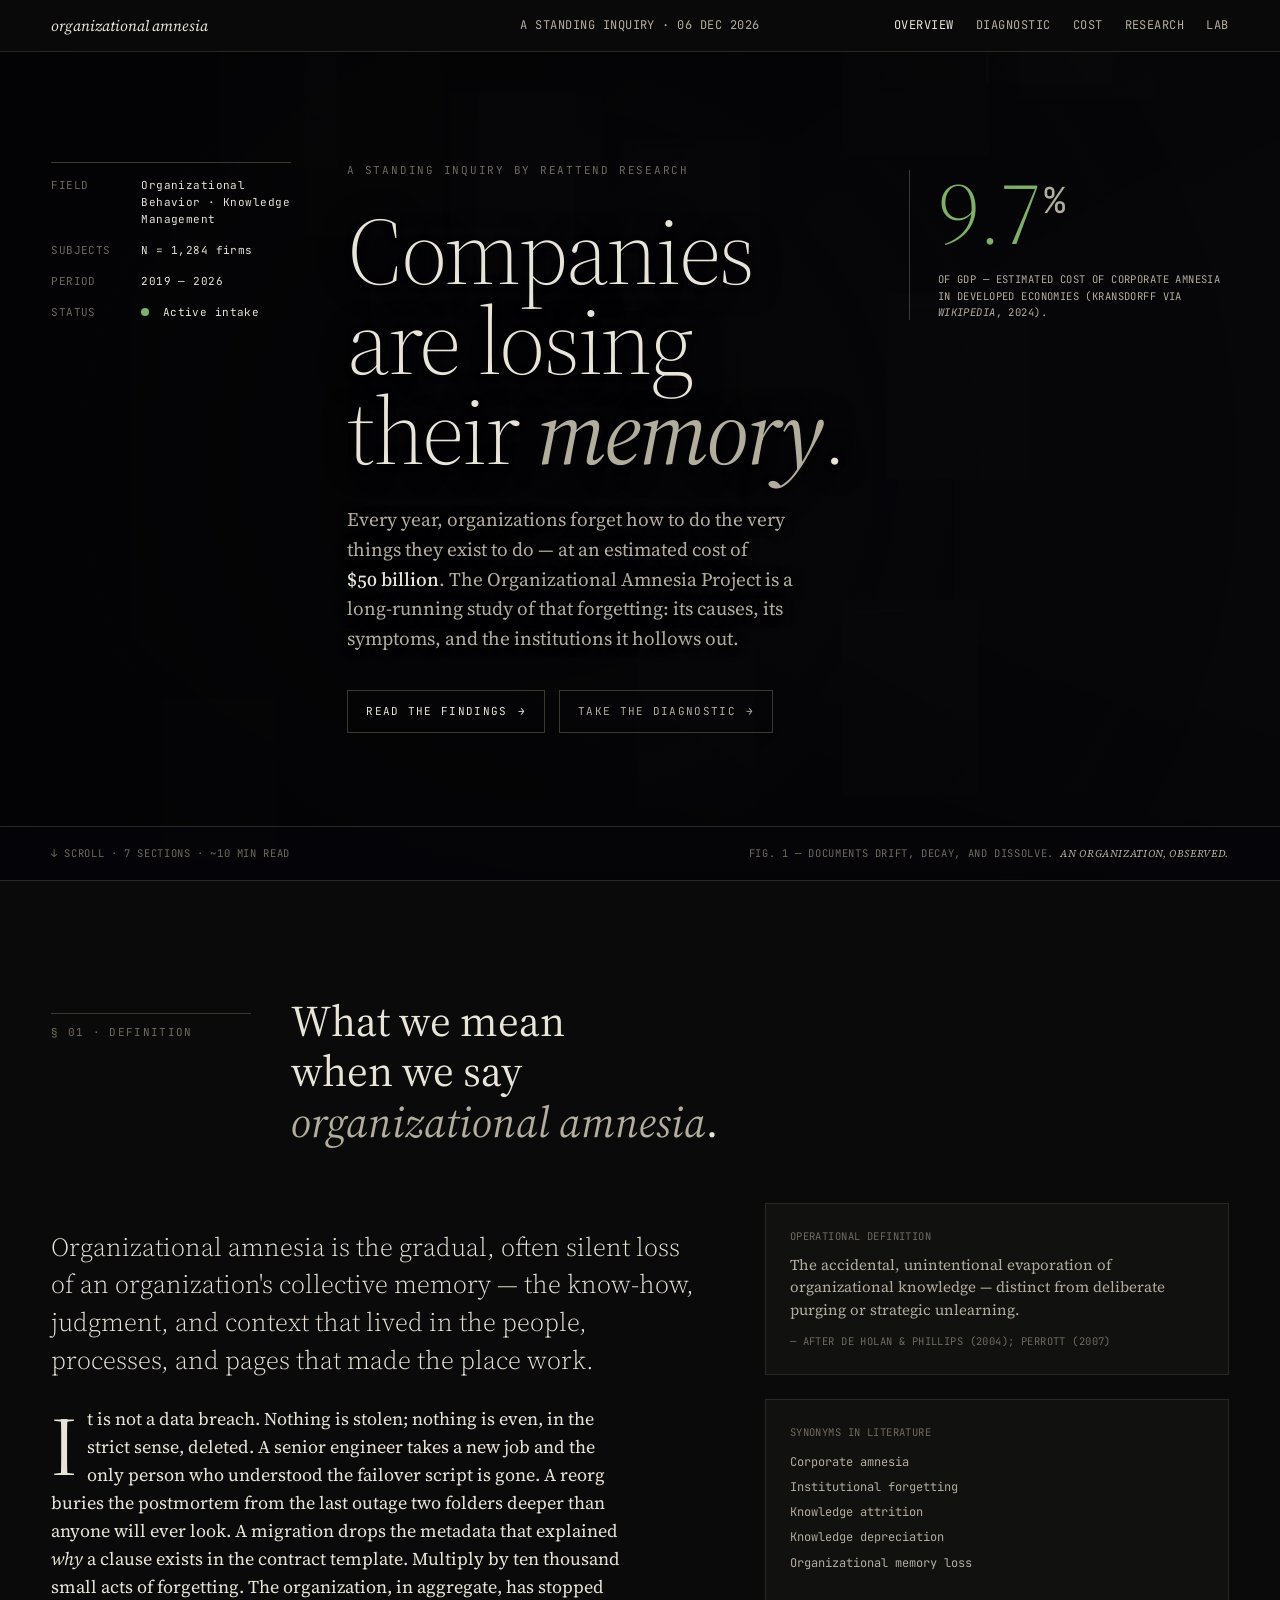
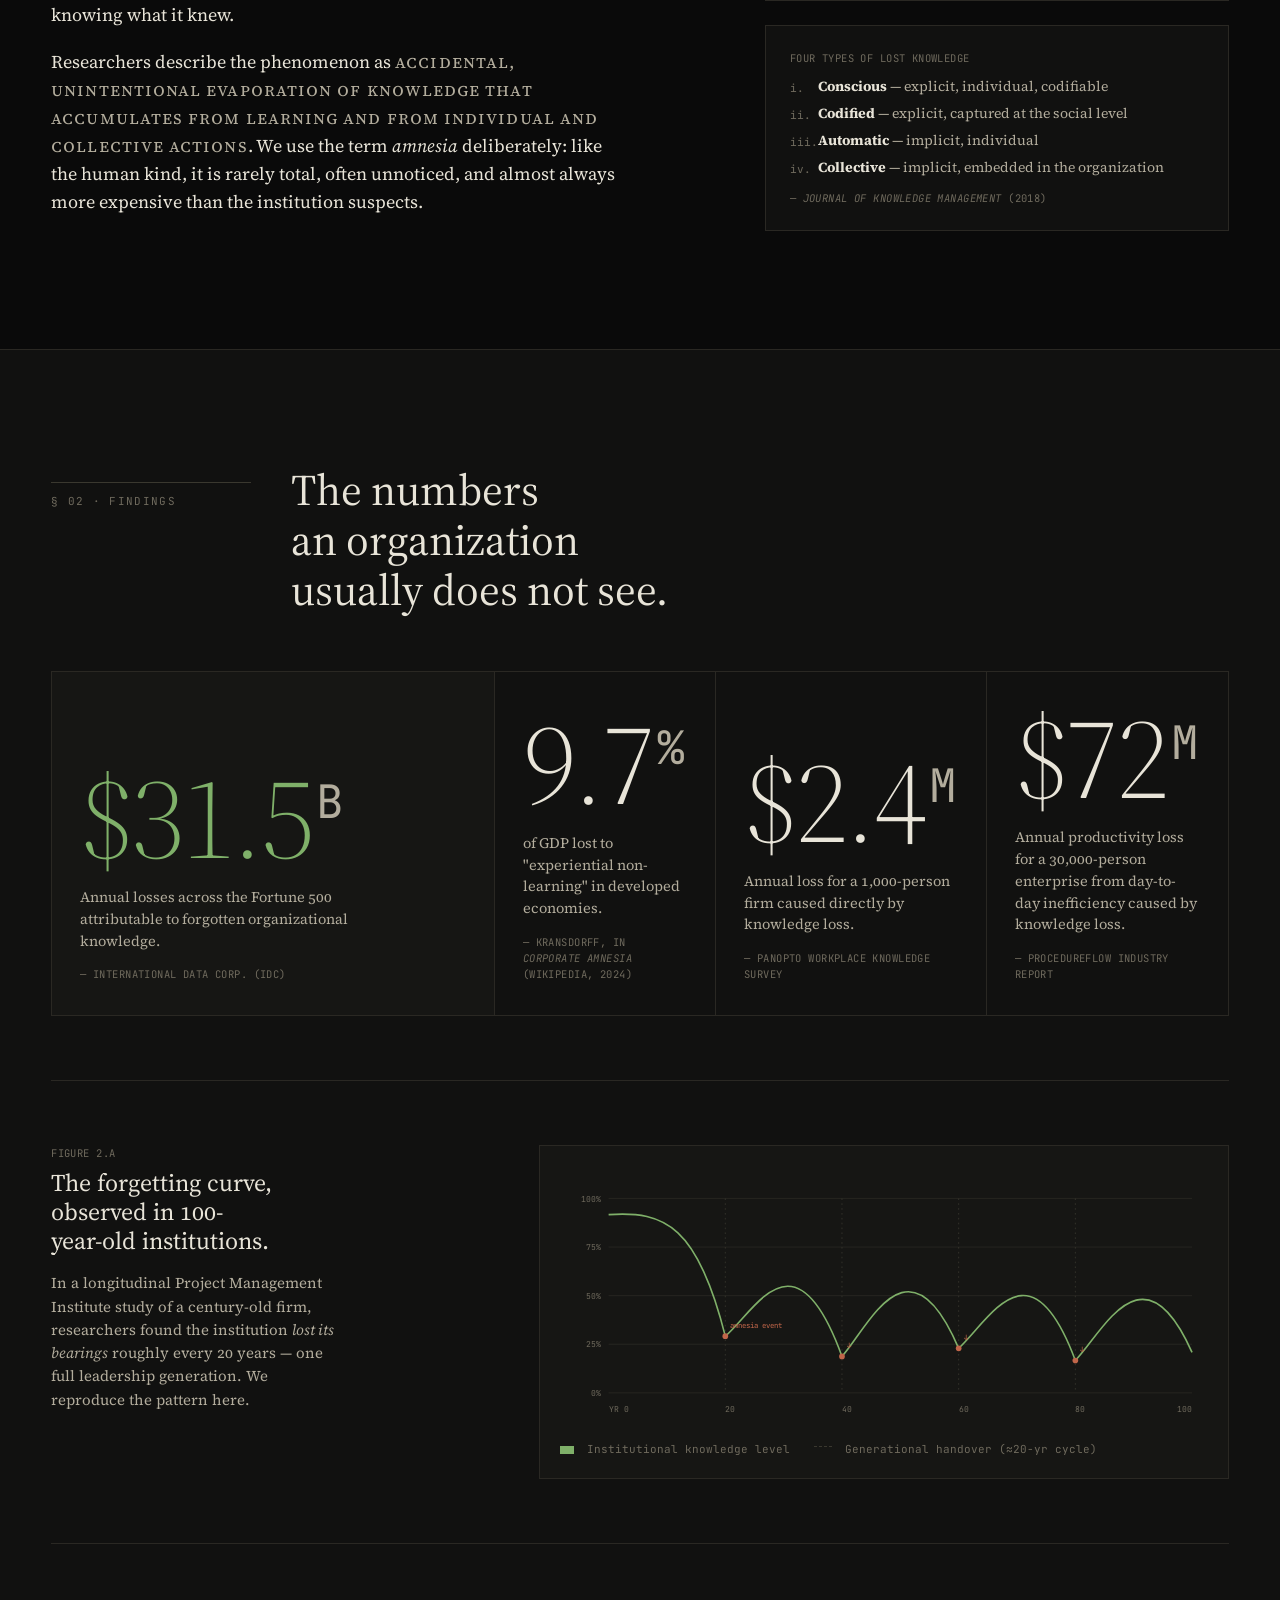
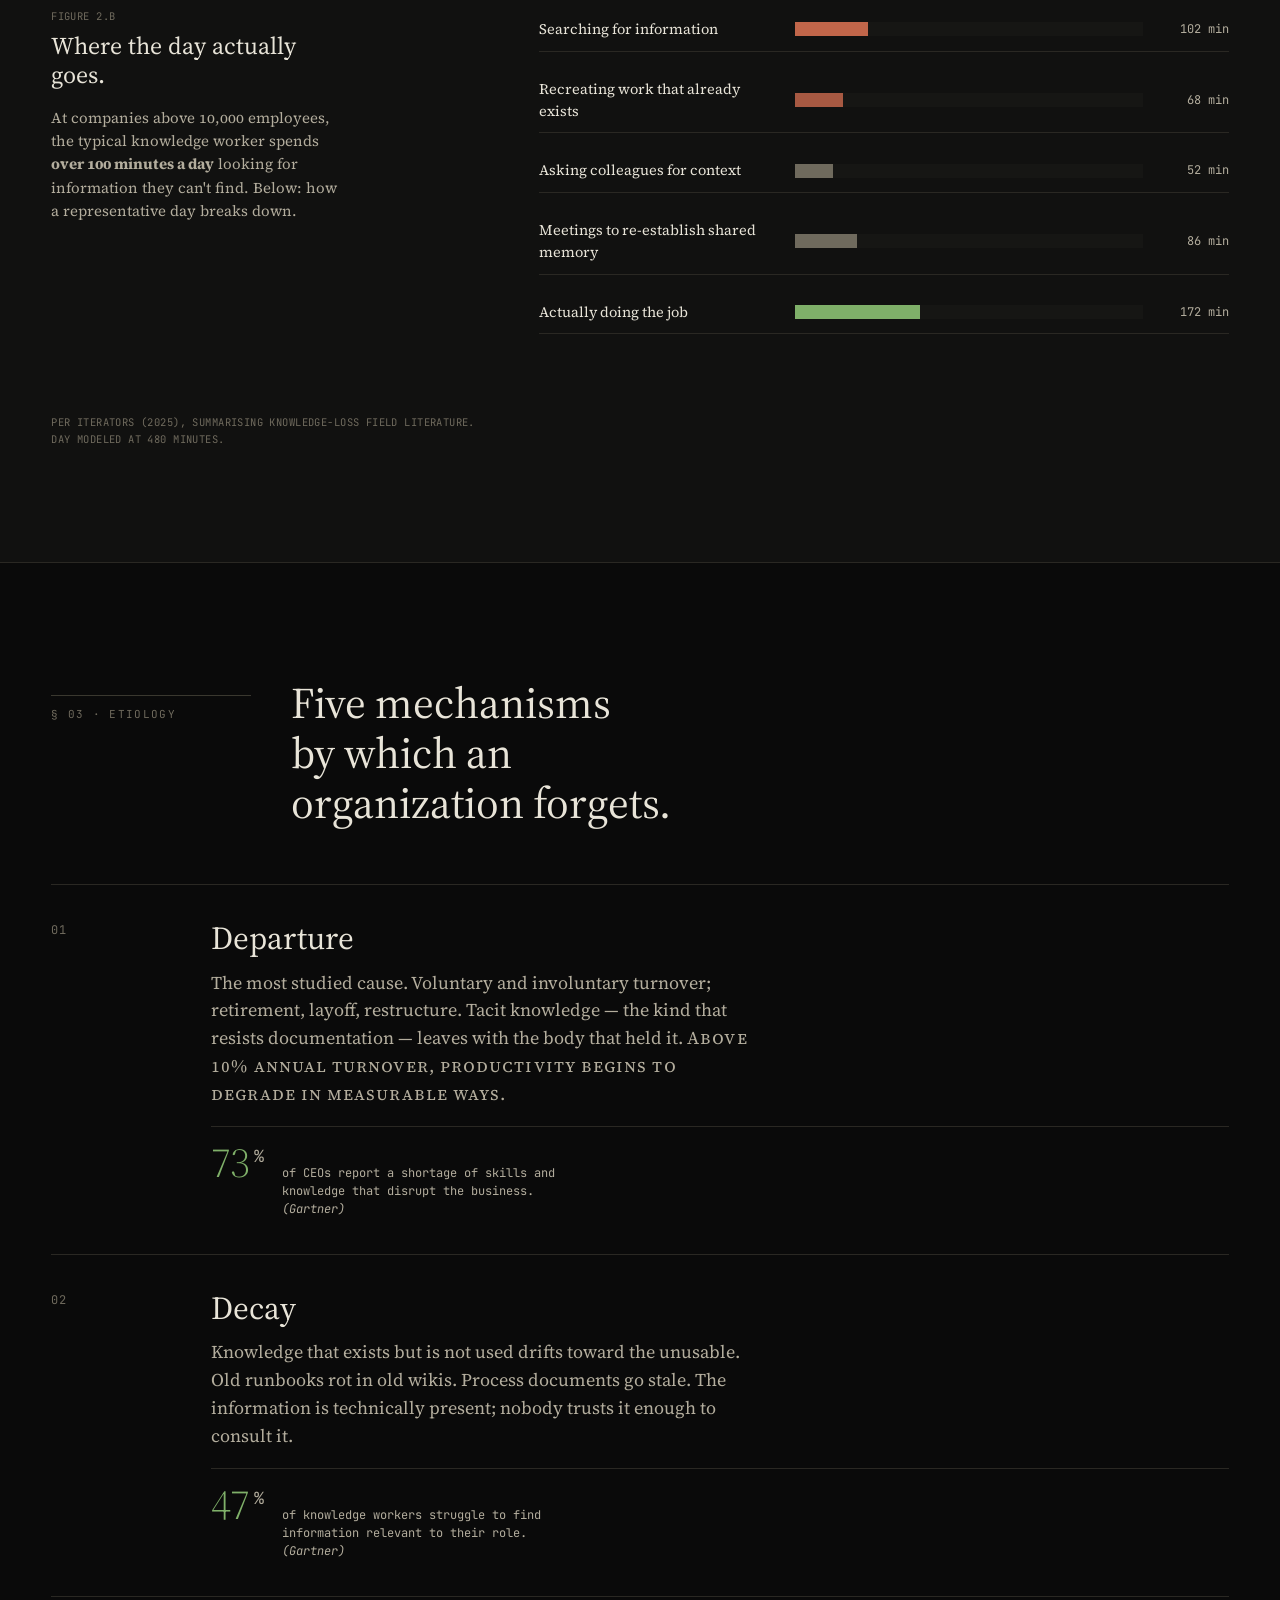
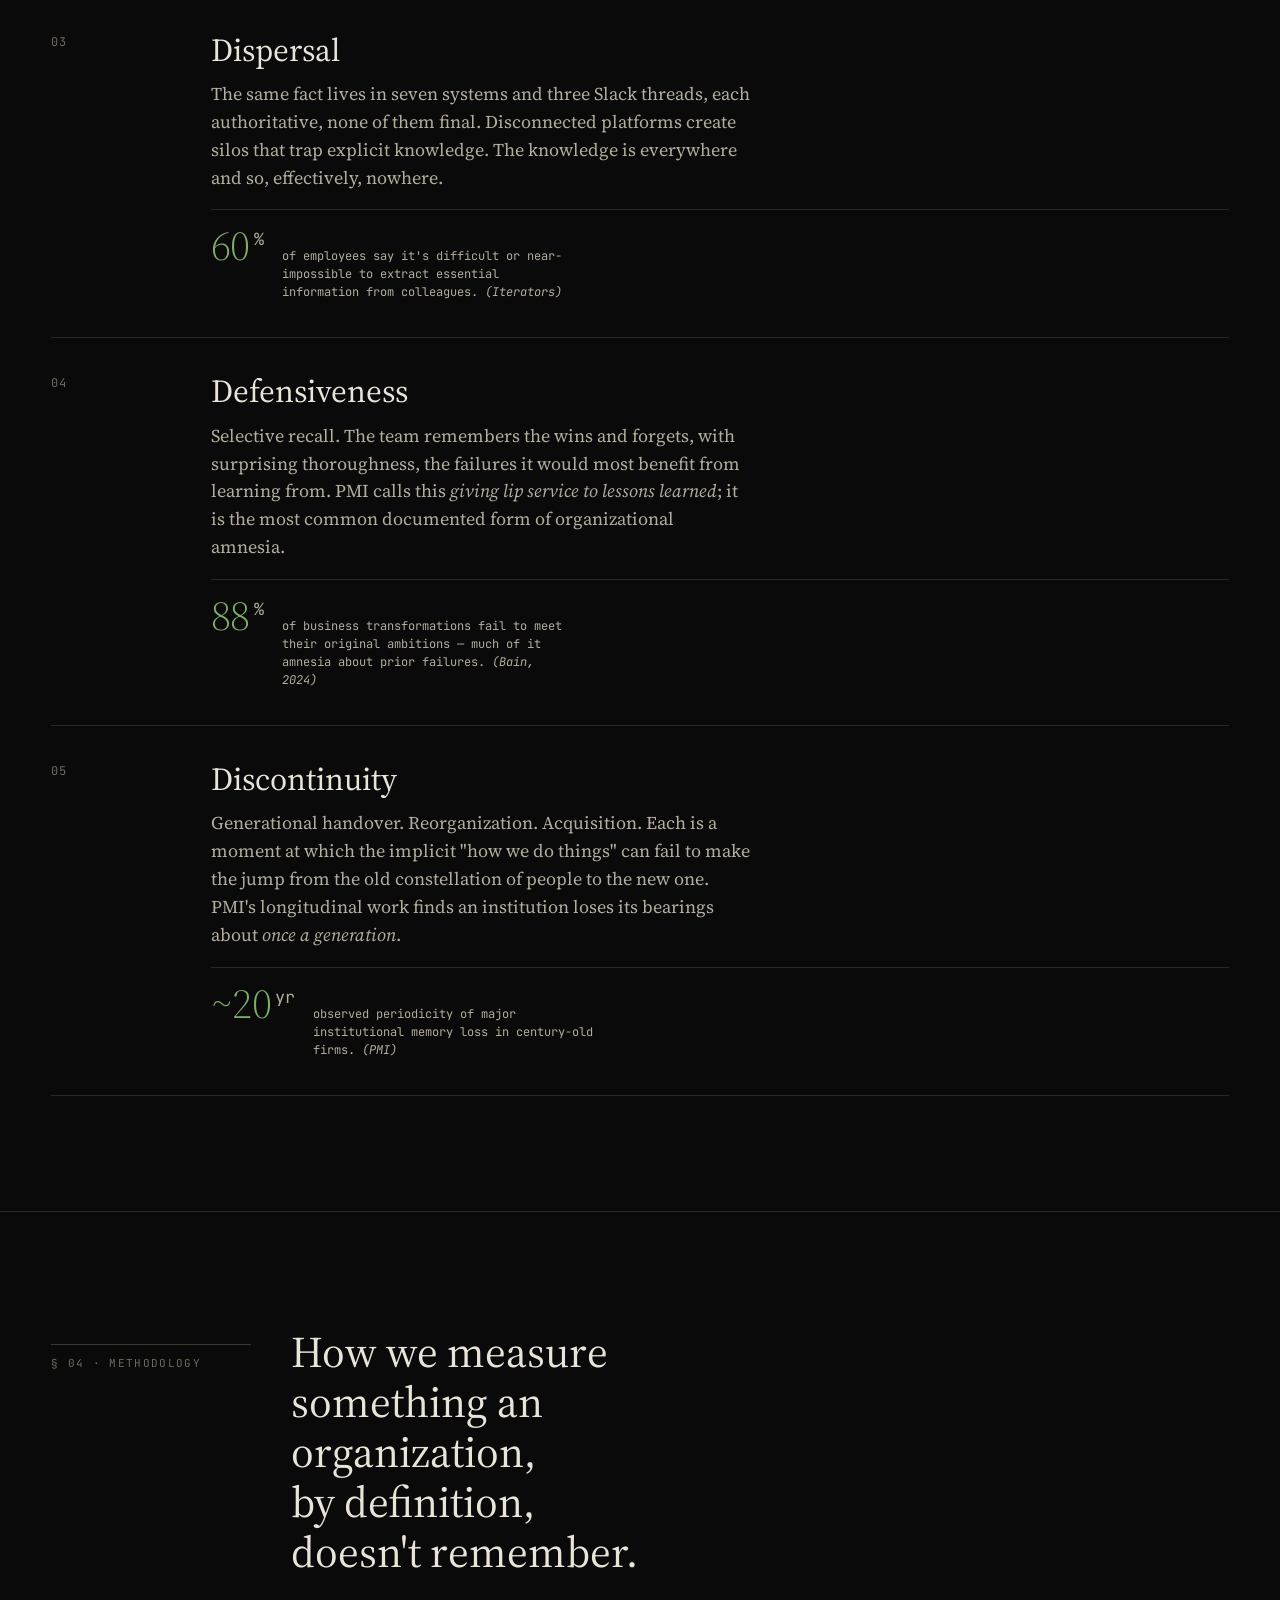
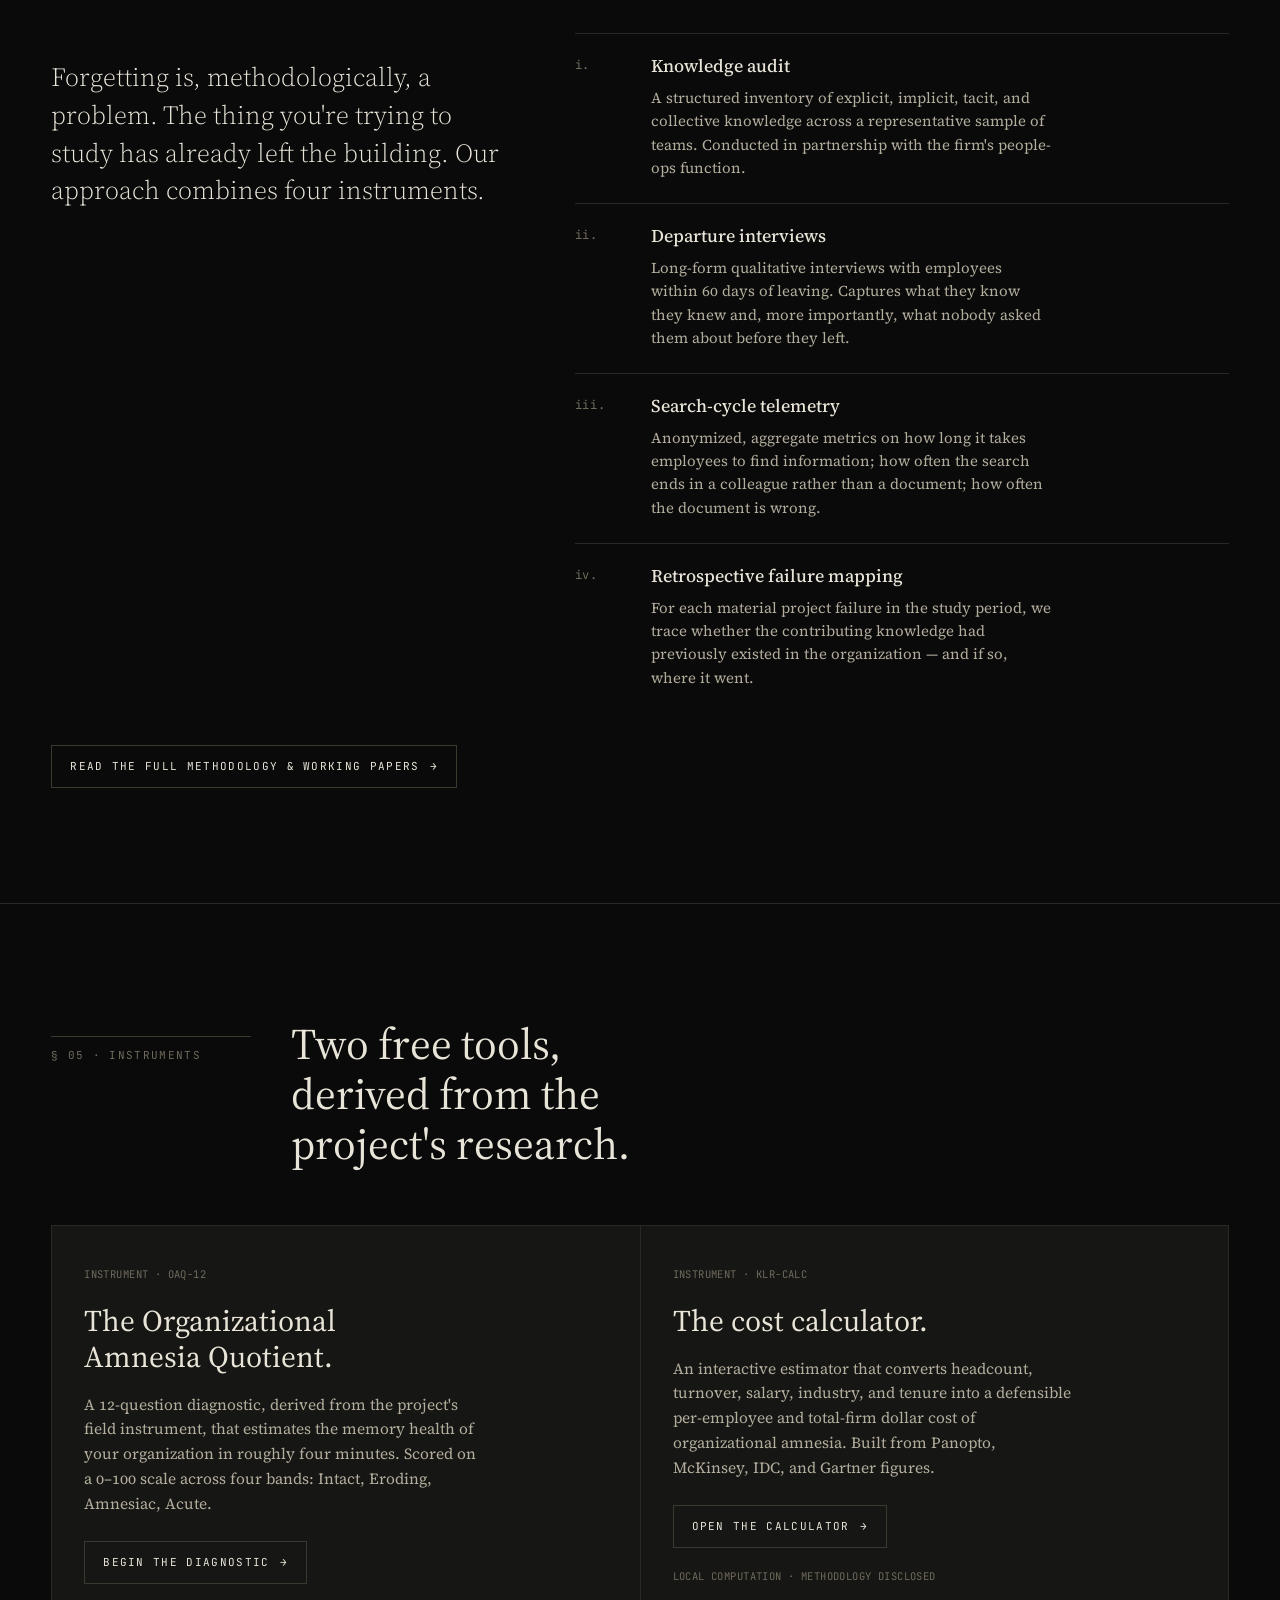
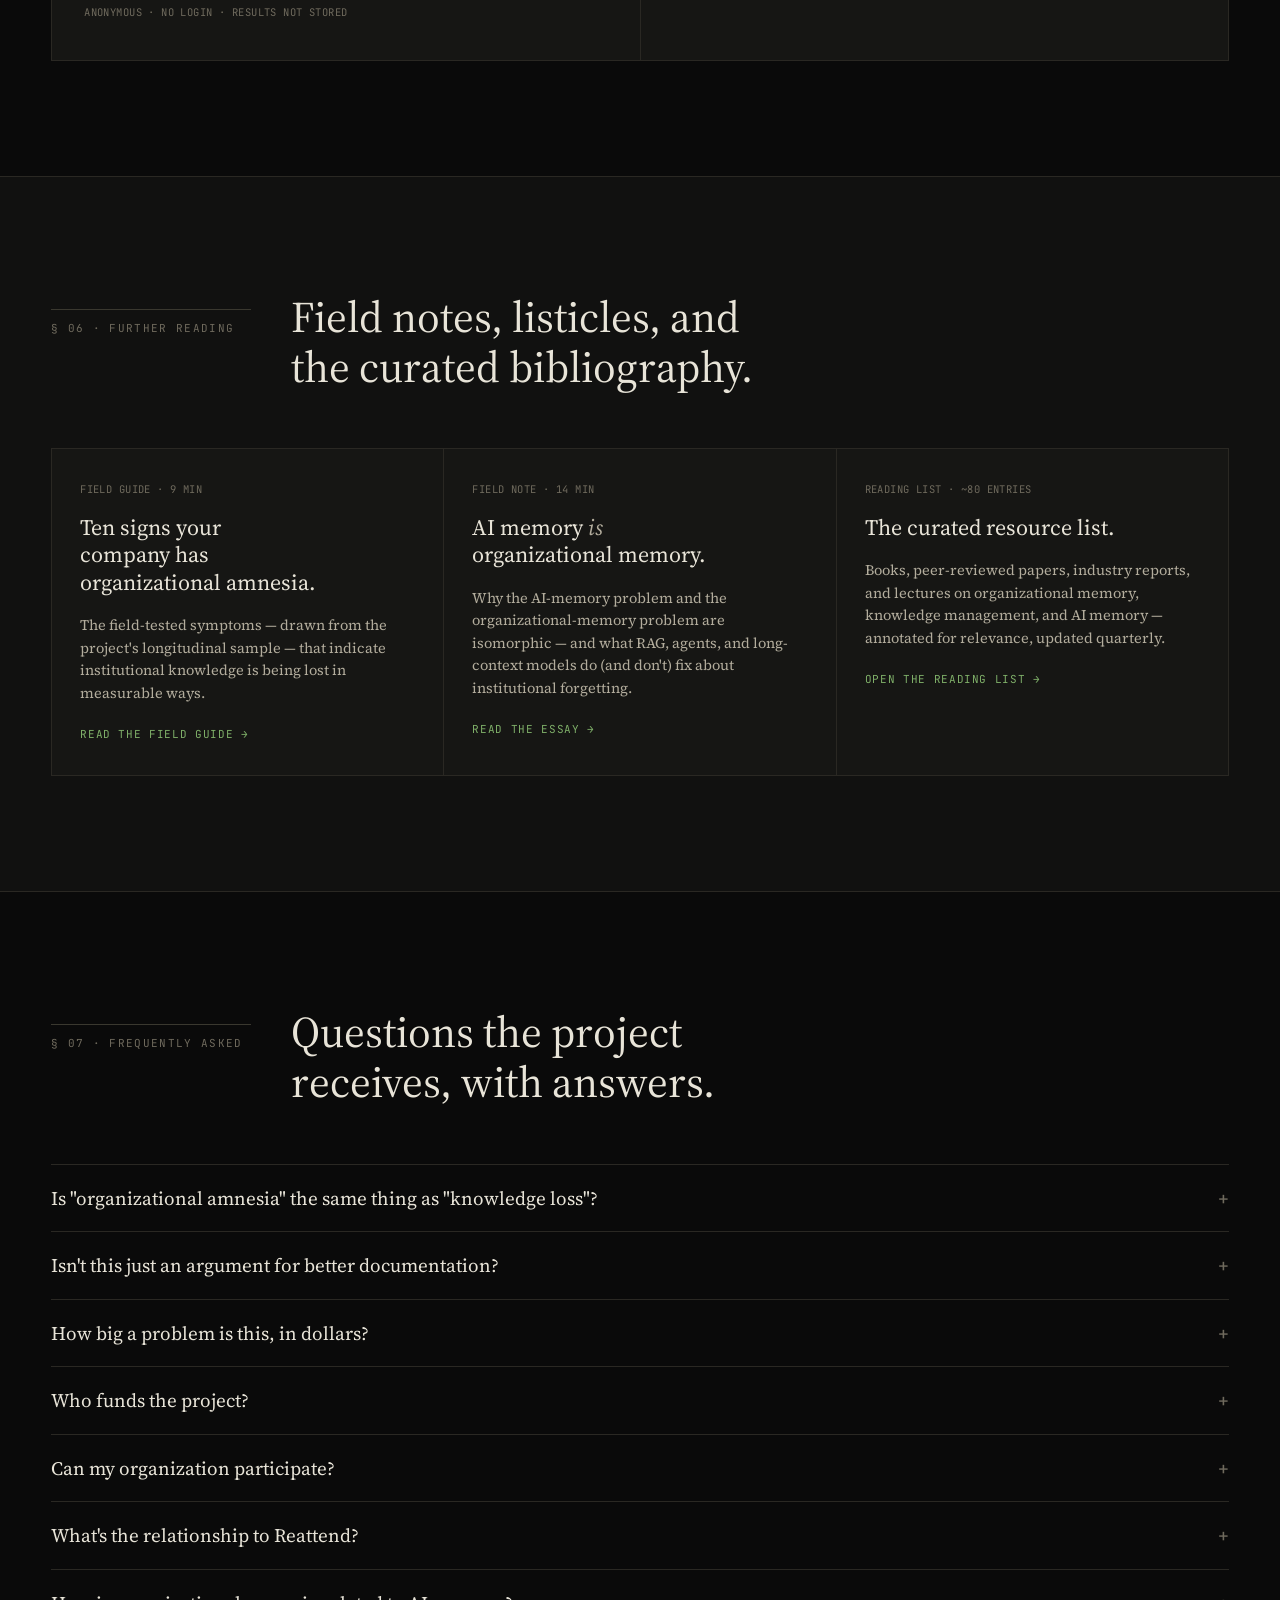
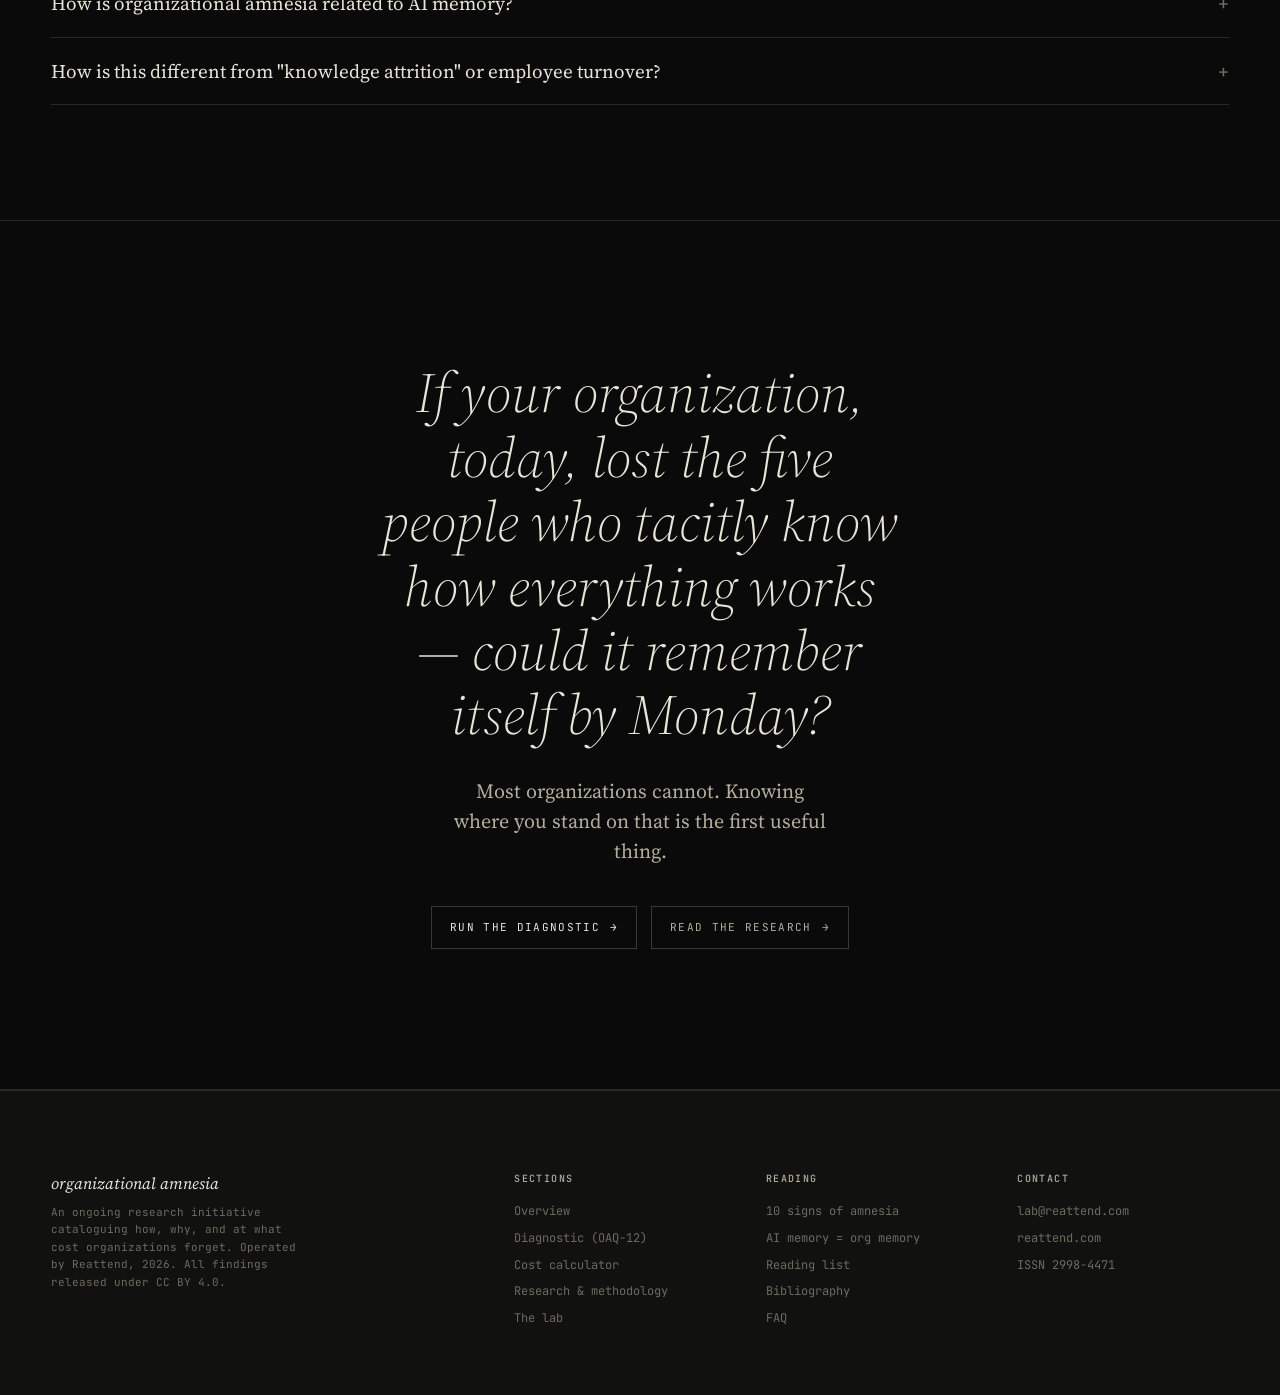
==== index.html @ 63f2f2b6 "Initial site: 8 pages, OAQ-12 diagnostic, cost calculator Academic-research-lab editorial site for o" ====
<!doctype html>
<html lang="en">
<head>
<meta charset="utf-8" />
<meta name="viewport" content="width=device-width, initial-scale=1" />
<title>Organizational Amnesia — A Standing Inquiry into How Companies Forget</title>
<meta name="description" content="A long-running research initiative cataloguing how, why, and at what cost organizations forget — and what it costs the global economy each year." />
<link rel="canonical" href="https://organizationalamnesia.com/" />
<link rel="icon" href="/favicon.svg" type="image/svg+xml" />
<link rel="alternate" type="application/llms.txt" href="/llms.txt" />

<meta property="og:type" content="website" />
<meta property="og:title" content="Organizational Amnesia — A Standing Inquiry into How Companies Forget" />
<meta property="og:description" content="Every year, organizations forget how to do the very things they exist to do — at an estimated cost of $50 billion. A research project on the forgetting." />
<meta property="og:url" content="https://organizationalamnesia.com/" />
<meta property="og:site_name" content="organizational amnesia" />
<meta name="twitter:card" content="summary_large_image" />
<meta name="twitter:title" content="Organizational Amnesia" />
<meta name="twitter:description" content="A long-running study of how, why, and at what cost organizations forget." />

<link rel="stylesheet" href="styles/site.css" />

<script type="application/ld+json">
{
  "@context": "https://schema.org",
  "@type": "Organization",
  "name": "organizational amnesia",
  "alternateName": "The Organizational Amnesia Project",
  "url": "https://organizationalamnesia.com/",
  "description": "A research initiative cataloguing how, why, and at what cost organizations forget.",
  "parentOrganization": {
    "@type": "Organization",
    "name": "Reattend",
    "url": "https://reattend.com"
  },
  "sameAs": ["https://reattend.com"]
}
</script>
<script type="application/ld+json">
{
  "@context": "https://schema.org",
  "@type": "FAQPage",
  "mainEntity": [
    {
      "@type": "Question",
      "name": "Is organizational amnesia the same thing as knowledge loss?",
      "acceptedAnswer": {
        "@type": "Answer",
        "text": "Closely related but not identical. Knowledge loss is the broader phenomenon — anything that removes institutional know-how. Organizational amnesia is specifically the unintentional, accidental subset: the knowledge the organization didn't mean to lose."
      }
    },
    {
      "@type": "Question",
      "name": "Isn't this just an argument for better documentation?",
      "acceptedAnswer": {
        "@type": "Answer",
        "text": "Documentation helps with explicit knowledge — policies, runbooks, step-by-step procedures. The harder problem is tacit knowledge: judgment, relationships, instinct that don't reduce well to bullet points. The literature is consistent that 'write it down' is necessary but never sufficient."
      }
    },
    {
      "@type": "Question",
      "name": "How big a problem is organizational amnesia, in dollars?",
      "acceptedAnswer": {
        "@type": "Answer",
        "text": "The most-cited figure is IDC's estimate of $31.5B in annual losses across the Fortune 500 from forgotten organizational knowledge. Kransdorff has put the upper bound, including 'experiential non-learning,' at up to 9.7% of GDP in developed economies."
      }
    },
    {
      "@type": "Question",
      "name": "Who funds the project?",
      "acceptedAnswer": {
        "@type": "Answer",
        "text": "The project is operated as a research initiative of Reattend. All findings are released openly under CC BY 4.0; participating firms are anonymized."
      }
    },
    {
      "@type": "Question",
      "name": "Can my organization participate?",
      "acceptedAnswer": {
        "@type": "Answer",
        "text": "Yes — intake for the 2026–2027 cohort is open. Email lab@reattend.com with a one-paragraph description of your firm and what you'd like to learn."
      }
    },
    {
      "@type": "Question",
      "name": "What's the relationship to Reattend?",
      "acceptedAnswer": {
        "@type": "Answer",
        "text": "Reattend builds tools to mitigate organizational amnesia in practice. The project is upstream of that work — we'd publish the same findings if no product existed."
      }
    },
    {
      "@type": "Question",
      "name": "How is organizational amnesia related to AI memory?",
      "acceptedAnswer": {
        "@type": "Answer",
        "text": "Closely. The retrieval, ranking, and freshness problems organizations have always had with their wikis, runbooks, and decision records are the same problems AI engineers are now solving with RAG, vector stores, and agent memory. The AI-memory problem and the organizational-memory problem are isomorphic — see the dedicated essay at /ai-memory.html."
      }
    },
    {
      "@type": "Question",
      "name": "How is this different from knowledge attrition or employee turnover?",
      "acceptedAnswer": {
        "@type": "Answer",
        "text": "Departure-driven knowledge loss is one of five mechanisms; employee turnover is its main driver. Organizational amnesia is broader — knowledge can also evaporate via decay, dispersal, defensiveness, and discontinuity, even in firms with zero turnover."
      }
    }
  ]
}
</script>
</head>
<body data-page="index">

<header class="topbar"></header>

<!-- ============ HERO ============ -->
<section class="hero grain" data-screen-label="hero">
  <canvas id="hero-canvas" aria-hidden="true"></canvas>
  <div class="hero-grid">
    <div class="hero-meta">
      <div class="meta-row"><span class="k">Field</span><span class="v">Organizational Behavior · Knowledge Management</span></div>
      <div class="meta-row"><span class="k">Subjects</span><span class="v">N = 1,284 firms</span></div>
      <div class="meta-row"><span class="k">Period</span><span class="v">2019 — 2026</span></div>
      <div class="meta-row"><span class="k">Status</span><span class="v"><span class="dot"></span> Active intake</span></div>
    </div>

    <div class="hero-body">
      <div class="hero-eyebrow">A Standing Inquiry by Reattend Research</div>
      <h1 class="hero-title">
        Companies are losing<br />
        their <em>memory</em>.
      </h1>
      <p class="hero-deck">
        Every year, organizations forget how to do the very things they exist to do — at an estimated cost of <strong>$50&nbsp;billion</strong>. The Organizational Amnesia Project is a long-running study of that forgetting: its causes, its symptoms, and the institutions it hollows out.
      </p>
      <div class="hero-actions">
        <a class="btn" href="#stats"><span>Read the findings</span><span class="arrow">→</span></a>
        <a class="btn ghost" href="quiz.html"><span>Take the diagnostic</span><span class="arrow">→</span></a>
      </div>
    </div>

    <aside class="hero-aside">
      <div class="hero-fig">
        <div class="figure">9.7<span class="unit">%</span></div>
        <div class="cite">of GDP — estimated cost of corporate amnesia in developed economies (Kransdorff via <em>Wikipedia</em>, 2024).</div>
      </div>
    </aside>
  </div>

  <div class="hero-foot">
    <div class="foot-left">↓ scroll · 7 sections · ~10 min read</div>
    <div class="foot-right">Fig. 1 — Documents drift, decay, and dissolve. <span class="serif-italic">An organization, observed.</span></div>
  </div>
</section>

<!-- ============ DEFINITION ============ -->
<section class="section" id="definition" data-screen-label="definition">
  <div class="section-head">
    <div class="label">§ 01 · Definition</div>
    <h2>What we mean when we say <em>organizational amnesia</em>.</h2>
  </div>

  <div class="defn-grid">
    <div class="defn-main body">
      <p class="lede">
        Organizational amnesia is the gradual, often silent loss of an organization's collective memory — the know-how, judgment, and context that lived in the people, processes, and pages that made the place work.
      </p>
      <p class="dropcap">
        It is not a data breach. Nothing is stolen; nothing is even, in the strict sense, deleted. A senior engineer takes a new job and the only person who understood the failover script is gone. A reorg buries the postmortem from the last outage two folders deeper than anyone will ever look. A migration drops the metadata that explained <em>why</em> a clause exists in the contract template. Multiply by ten thousand small acts of forgetting. The organization, in aggregate, has stopped knowing what it knew.
      </p>
      <p>
        Researchers describe the phenomenon as <span class="smallcaps">accidental, unintentional evaporation of knowledge that accumulates from learning and from individual and collective actions</span>. We use the term <em>amnesia</em> deliberately: like the human kind, it is rarely total, often unnoticed, and almost always more expensive than the institution suspects.
      </p>
    </div>

    <aside class="defn-side">
      <div class="defn-card">
        <div class="cite">Operational definition</div>
        <p>The accidental, unintentional evaporation of organizational knowledge — distinct from deliberate purging or strategic unlearning.</p>
        <div class="cite muted">— after de Holan &amp; Phillips (2004); Perrott (2007)</div>
      </div>
      <div class="defn-card">
        <div class="cite">Synonyms in literature</div>
        <ul class="taxonomy">
          <li>Corporate amnesia</li>
          <li>Institutional forgetting</li>
          <li>Knowledge attrition</li>
          <li>Knowledge depreciation</li>
          <li>Organizational memory loss</li>
        </ul>
      </div>
      <div class="defn-card">
        <div class="cite">Four types of lost knowledge</div>
        <ol class="taxonomy num">
          <li><strong>Conscious</strong> — explicit, individual, codifiable</li>
          <li><strong>Codified</strong> — explicit, captured at the social level</li>
          <li><strong>Automatic</strong> — implicit, individual</li>
          <li><strong>Collective</strong> — implicit, embedded in the organization</li>
        </ol>
        <div class="cite muted">— <em>Journal of Knowledge Management</em> (2018)</div>
      </div>
    </aside>
  </div>
</section>

<!-- ============ STATS / DATA ============ -->
<section class="section stats" id="stats" data-screen-label="stats">
  <div class="section-head">
    <div class="label">§ 02 · Findings</div>
    <h2>The numbers an organization usually does not see.</h2>
  </div>

  <div class="stat-grid">
    <article class="stat big">
      <div class="figure">$31.5<span class="unit">B</span></div>
      <div class="stat-cap">Annual losses across the Fortune 500 attributable to forgotten organizational knowledge.</div>
      <div class="cite">— International Data Corp. (IDC)</div>
    </article>

    <article class="stat">
      <div class="figure">9.7<span class="unit">%</span></div>
      <div class="stat-cap">of GDP lost to "experiential non-learning" in developed economies.</div>
      <div class="cite">— Kransdorff, in <em>Corporate Amnesia</em> (Wikipedia, 2024)</div>
    </article>

    <article class="stat">
      <div class="figure">$2.4<span class="unit">M</span></div>
      <div class="stat-cap">Annual loss for a 1,000-person firm caused directly by knowledge loss.</div>
      <div class="cite">— Panopto Workplace Knowledge Survey</div>
    </article>

    <article class="stat">
      <div class="figure">$72<span class="unit">M</span></div>
      <div class="stat-cap">Annual productivity loss for a 30,000-person enterprise from day-to-day inefficiency caused by knowledge loss.</div>
      <div class="cite">— ProcedureFlow Industry Report</div>
    </article>
  </div>

  <div class="divider" style="margin: 64px 0;"></div>

  <div class="chart-block">
    <div class="chart-title">
      <div class="cite">Figure 2.a</div>
      <h3>The forgetting curve, observed in 100-year-old institutions.</h3>
      <p class="chart-deck">In a longitudinal Project Management Institute study of a century-old firm, researchers found the institution <em>lost its bearings</em> roughly every 20 years — one full leadership generation. We reproduce the pattern here.</p>
    </div>
    <div class="chart-frame">
      <svg viewBox="0 0 800 320" preserveAspectRatio="none" class="chart-svg" aria-hidden="true">
        <g stroke="#2a2823" stroke-width="1">
          <line x1="60" x2="780" y1="40" y2="40"/>
          <line x1="60" x2="780" y1="100" y2="100"/>
          <line x1="60" x2="780" y1="160" y2="160"/>
          <line x1="60" x2="780" y1="220" y2="220"/>
          <line x1="60" x2="780" y1="280" y2="280"/>
        </g>
        <g fill="#6f6a5d" font-family="JetBrains Mono, monospace" font-size="10">
          <text x="50" y="44" text-anchor="end">100%</text>
          <text x="50" y="104" text-anchor="end">75%</text>
          <text x="50" y="164" text-anchor="end">50%</text>
          <text x="50" y="224" text-anchor="end">25%</text>
          <text x="50" y="284" text-anchor="end">0%</text>
        </g>
        <g fill="#6f6a5d" font-family="JetBrains Mono, monospace" font-size="10">
          <text x="60" y="304">YR 0</text>
          <text x="204" y="304">20</text>
          <text x="348" y="304">40</text>
          <text x="492" y="304">60</text>
          <text x="636" y="304">80</text>
          <text x="780" y="304" text-anchor="end">100</text>
        </g>
        <g stroke="#3a382f" stroke-dasharray="2 4">
          <line x1="204" x2="204" y1="40" y2="280"/>
          <line x1="348" x2="348" y1="40" y2="280"/>
          <line x1="492" x2="492" y1="40" y2="280"/>
          <line x1="636" x2="636" y1="40" y2="280"/>
        </g>
        <path d="M 60,60 C 130,55 170,75 204,210 C 240,180 290,75 348,235 C 380,200 430,80 492,225 C 530,190 580,90 636,240 C 670,205 720,95 780,230"
              fill="none" stroke="#7fb069" stroke-width="2"/>
        <g fill="#c1664a">
          <circle cx="204" cy="210" r="3.5"/>
          <circle cx="348" cy="235" r="3.5"/>
          <circle cx="492" cy="225" r="3.5"/>
          <circle cx="636" cy="240" r="3.5"/>
        </g>
        <g fill="#c1664a" font-family="JetBrains Mono, monospace" font-size="9">
          <text x="210" y="200">amnesia event</text>
          <text x="354" y="225">↓</text>
          <text x="498" y="215">↓</text>
          <text x="642" y="230">↓</text>
        </g>
      </svg>
      <div class="chart-legend">
        <span><span class="sw moss"></span> Institutional knowledge level</span>
        <span><span class="sw amber"></span> Generational handover (≈20-yr cycle)</span>
      </div>
    </div>
  </div>

  <div class="divider" style="margin: 64px 0;"></div>

  <div class="bars-block">
    <div class="bars-title">
      <div class="cite">Figure 2.b</div>
      <h3>Where the day actually goes.</h3>
      <p>At companies above 10,000 employees, the typical knowledge worker spends <strong>over 100 minutes a day</strong> looking for information they can't find. Below: how a representative day breaks down.</p>
    </div>
    <div class="bars">
      <div class="bar-row"><div class="bar-label">Searching for information</div><div class="bar"><div class="bar-fill" style="width:21%; background:var(--warn)"></div></div><div class="bar-val">102 min</div></div>
      <div class="bar-row"><div class="bar-label">Recreating work that already exists</div><div class="bar"><div class="bar-fill" style="width:14%; background:var(--warn); opacity:.85"></div></div><div class="bar-val">68 min</div></div>
      <div class="bar-row"><div class="bar-label">Asking colleagues for context</div><div class="bar"><div class="bar-fill" style="width:11%; background:var(--fg-mute)"></div></div><div class="bar-val">52 min</div></div>
      <div class="bar-row"><div class="bar-label">Meetings to re-establish shared memory</div><div class="bar"><div class="bar-fill" style="width:18%; background:var(--fg-mute)"></div></div><div class="bar-val">86 min</div></div>
      <div class="bar-row"><div class="bar-label">Actually doing the job</div><div class="bar"><div class="bar-fill" style="width:36%; background:var(--accent)"></div></div><div class="bar-val">172 min</div></div>
    </div>
    <div class="cite" style="margin-top:24px">Per Iterators (2025), summarising knowledge-loss field literature. Day modeled at 480 minutes.</div>
  </div>
</section>

<!-- ============ CAUSES ============ -->
<section class="section causes" id="causes" data-screen-label="causes">
  <div class="section-head">
    <div class="label">§ 03 · Etiology</div>
    <h2>Five mechanisms by which an organization forgets.</h2>
  </div>

  <ol class="cause-list">
    <li class="cause">
      <div class="cause-num">01</div>
      <div class="cause-body">
        <h3>Departure</h3>
        <p>The most studied cause. Voluntary and involuntary turnover; retirement, layoff, restructure. Tacit knowledge — the kind that resists documentation — leaves with the body that held it. <span class="smallcaps">Above 10% annual turnover, productivity begins to degrade in measurable ways.</span></p>
        <div class="cause-stat"><span class="figure small">73<span class="unit">%</span></span><span class="cite">of CEOs report a shortage of skills and knowledge that disrupt the business. <em>(Gartner)</em></span></div>
      </div>
    </li>
    <li class="cause">
      <div class="cause-num">02</div>
      <div class="cause-body">
        <h3>Decay</h3>
        <p>Knowledge that exists but is not used drifts toward the unusable. Old runbooks rot in old wikis. Process documents go stale. The information is technically present; nobody trusts it enough to consult it.</p>
        <div class="cause-stat"><span class="figure small">47<span class="unit">%</span></span><span class="cite">of knowledge workers struggle to find information relevant to their role. <em>(Gartner)</em></span></div>
      </div>
    </li>
    <li class="cause">
      <div class="cause-num">03</div>
      <div class="cause-body">
        <h3>Dispersal</h3>
        <p>The same fact lives in seven systems and three Slack threads, each authoritative, none of them final. Disconnected platforms create silos that trap explicit knowledge. The knowledge is everywhere and so, effectively, nowhere.</p>
        <div class="cause-stat"><span class="figure small">60<span class="unit">%</span></span><span class="cite">of employees say it's difficult or near-impossible to extract essential information from colleagues. <em>(Iterators)</em></span></div>
      </div>
    </li>
    <li class="cause">
      <div class="cause-num">04</div>
      <div class="cause-body">
        <h3>Defensiveness</h3>
        <p>Selective recall. The team remembers the wins and forgets, with surprising thoroughness, the failures it would most benefit from learning from. PMI calls this <em>giving lip service to lessons learned</em>; it is the most common documented form of organizational amnesia.</p>
        <div class="cause-stat"><span class="figure small">88<span class="unit">%</span></span><span class="cite">of business transformations fail to meet their original ambitions — much of it amnesia about prior failures. <em>(Bain, 2024)</em></span></div>
      </div>
    </li>
    <li class="cause">
      <div class="cause-num">05</div>
      <div class="cause-body">
        <h3>Discontinuity</h3>
        <p>Generational handover. Reorganization. Acquisition. Each is a moment at which the implicit "how we do things" can fail to make the jump from the old constellation of people to the new one. PMI's longitudinal work finds an institution loses its bearings about <em>once a generation</em>.</p>
        <div class="cause-stat"><span class="figure small">~20<span class="unit">yr</span></span><span class="cite">observed periodicity of major institutional memory loss in century-old firms. <em>(PMI)</em></span></div>
      </div>
    </li>
  </ol>
</section>

<!-- ============ METHODOLOGY PREVIEW ============ -->
<section class="section method" id="methodology" data-screen-label="methodology">
  <div class="section-head">
    <div class="label">§ 04 · Methodology</div>
    <h2>How we measure something an organization, by definition, doesn't remember.</h2>
  </div>

  <div class="method-grid">
    <div class="body">
      <p class="lede">Forgetting is, methodologically, a problem. The thing you're trying to study has already left the building. Our approach combines four instruments.</p>
    </div>
    <ol class="method-steps">
      <li>
        <div class="step-num">i.</div>
        <div>
          <h4>Knowledge audit</h4>
          <p>A structured inventory of explicit, implicit, tacit, and collective knowledge across a representative sample of teams. Conducted in partnership with the firm's people-ops function.</p>
        </div>
      </li>
      <li>
        <div class="step-num">ii.</div>
        <div>
          <h4>Departure interviews</h4>
          <p>Long-form qualitative interviews with employees within 60 days of leaving. Captures what they know they knew and, more importantly, what nobody asked them about before they left.</p>
        </div>
      </li>
      <li>
        <div class="step-num">iii.</div>
        <div>
          <h4>Search-cycle telemetry</h4>
          <p>Anonymized, aggregate metrics on how long it takes employees to find information; how often the search ends in a colleague rather than a document; how often the document is wrong.</p>
        </div>
      </li>
      <li>
        <div class="step-num">iv.</div>
        <div>
          <h4>Retrospective failure mapping</h4>
          <p>For each material project failure in the study period, we trace whether the contributing knowledge had previously existed in the organization — and if so, where it went.</p>
        </div>
      </li>
    </ol>
  </div>

  <div class="method-cta">
    <a class="btn" href="research.html"><span>Read the full methodology &amp; working papers</span><span class="arrow">→</span></a>
  </div>
</section>

<!-- ============ TOOLS ============ -->
<section class="section tools" id="tools" data-screen-label="tools">
  <div class="section-head">
    <div class="label">§ 05 · Instruments</div>
    <h2>Two free tools, derived from the project's research.</h2>
  </div>

  <div class="tool-grid">
    <div class="tool-card">
      <div class="cite">Instrument · OAQ-12</div>
      <h3>The Organizational Amnesia Quotient.</h3>
      <p>A 12-question diagnostic, derived from the project's field instrument, that estimates the memory health of your organization in roughly four minutes. Scored on a 0–100 scale across four bands: Intact, Eroding, Amnesiac, Acute.</p>
      <a class="btn" href="quiz.html"><span>Begin the diagnostic</span><span class="arrow">→</span></a>
      <div class="cite tool-foot">Anonymous · No login · Results not stored</div>
    </div>

    <div class="tool-card">
      <div class="cite">Instrument · KLR-CALC</div>
      <h3>The cost calculator.</h3>
      <p>An interactive estimator that converts headcount, turnover, salary, industry, and tenure into a defensible per-employee and total-firm dollar cost of organizational amnesia. Built from Panopto, McKinsey, IDC, and Gartner figures.</p>
      <a class="btn" href="cost.html"><span>Open the calculator</span><span class="arrow">→</span></a>
      <div class="cite tool-foot">Local computation · Methodology disclosed</div>
    </div>
  </div>
</section>

<!-- ============ READING ============ -->
<section class="section reading" id="reading" data-screen-label="reading" style="background: var(--bg-2);">
  <div class="section-head">
    <div class="label">§ 06 · Further reading</div>
    <h2>Field notes, listicles, and the curated bibliography.</h2>
  </div>

  <div class="read-grid">
    <a class="read-card" href="signs.html">
      <div class="cite">Field guide · 9 min</div>
      <h3>Ten signs your company has organizational amnesia.</h3>
      <p>The field-tested symptoms — drawn from the project's longitudinal sample — that indicate institutional knowledge is being lost in measurable ways.</p>
      <span class="read-more">Read the field guide <span class="arrow">→</span></span>
    </a>

    <a class="read-card" href="ai-memory.html">
      <div class="cite">Field note · 14 min</div>
      <h3>AI memory <em>is</em> organizational memory.</h3>
      <p>Why the AI-memory problem and the organizational-memory problem are isomorphic — and what RAG, agents, and long-context models do (and don't) fix about institutional forgetting.</p>
      <span class="read-more">Read the essay <span class="arrow">→</span></span>
    </a>

    <a class="read-card" href="resources.html">
      <div class="cite">Reading list · ~80 entries</div>
      <h3>The curated resource list.</h3>
      <p>Books, peer-reviewed papers, industry reports, and lectures on organizational memory, knowledge management, and AI memory — annotated for relevance, updated quarterly.</p>
      <span class="read-more">Open the reading list <span class="arrow">→</span></span>
    </a>
  </div>
</section>

<!-- ============ FAQ ============ -->
<section class="section faq" id="faq" data-screen-label="faq">
  <div class="section-head">
    <div class="label">§ 07 · Frequently asked</div>
    <h2>Questions the project receives, with answers.</h2>
  </div>

  <div class="faq-list">
    <details>
      <summary>Is "organizational amnesia" the same thing as "knowledge loss"?</summary>
      <div class="faq-body"><p>Closely related but not identical. <em>Knowledge loss</em> is the broader phenomenon — anything that removes institutional know-how, including deliberate decisions to stop tracking something. <em>Organizational amnesia</em> is specifically the unintentional, accidental subset: the knowledge the organization didn't mean to lose.</p></div>
    </details>
    <details>
      <summary>Isn't this just an argument for better documentation?</summary>
      <div class="faq-body"><p>Documentation helps with explicit knowledge — the policies, runbooks, and step-by-step procedures that already exist in writeable form. The harder problem is tacit knowledge: the judgment, relationships, and instinct that don't reduce well to bullet points. The literature is consistent that "write it down" is necessary but never sufficient.</p></div>
    </details>
    <details>
      <summary>How big a problem is this, in dollars?</summary>
      <div class="faq-body"><p>The most-cited figure is IDC's estimate of $31.5B in annual losses across the Fortune 500 from forgotten organizational knowledge. Kransdorff has put the upper bound, including "experiential non-learning," at up to 9.7% of GDP in developed economies. We aggregate these and project upward of $50B in direct annual losses across the global enterprise base.</p></div>
    </details>
    <details>
      <summary>Who funds the project?</summary>
      <div class="faq-body"><p>The project is operated as a research initiative of Reattend, with academic partners noted on the <a href="team.html">Lab</a> page. All findings are released openly under CC&nbsp;BY&nbsp;4.0; participating firms are anonymized.</p></div>
    </details>
    <details>
      <summary>Can my organization participate?</summary>
      <div class="faq-body"><p>Yes — intake for the 2026–2027 cohort is open. Email <span class="mono-inline">lab@reattend.com</span> with a one-paragraph description of your firm and what you'd like to learn.</p></div>
    </details>
    <details>
      <summary>What's the relationship to Reattend?</summary>
      <div class="faq-body"><p>Reattend builds tools to mitigate organizational amnesia in practice. The project is upstream of that work — we'd publish the same findings if no product existed. <a href="https://reattend.com">Reattend.com</a> is the product side of the same problem.</p></div>
    </details>
    <details>
      <summary>How is organizational amnesia related to AI memory?</summary>
      <div class="faq-body"><p>Closely. The retrieval, ranking, and freshness problems that organizations have always had with their wikis, runbooks, and decision records are the same problems AI engineers are now solving with RAG, vector stores, and agent memory. We argue in <a href="ai-memory.html">a dedicated essay</a> that AI memory and organizational memory are isomorphic — and that the older knowledge-management literature has 30 years of warnings the AI-memory community is now beginning to rediscover.</p></div>
    </details>
    <details>
      <summary>How is this different from "knowledge attrition" or employee turnover?</summary>
      <div class="faq-body"><p>Departure-driven knowledge loss is one of the five mechanisms (we call it <em>departure</em>); employee turnover is its main driver. But organizational amnesia is broader — knowledge can also evaporate via decay, dispersal, defensiveness, and discontinuity, even in firms with zero turnover. A team that never loses a person can still lose its institutional memory through disuse, fragmentation across systems, and reorgs. See the <a href="#causes">five mechanisms</a>.</p></div>
    </details>
  </div>
</section>

<!-- ============ END NOTE ============ -->
<section class="section endnote" data-screen-label="endnote">
  <p class="endnote-q">If your organization, today, lost the five people who tacitly know how everything works — could it remember itself by Monday?</p>
  <p class="endnote-a">Most organizations cannot. Knowing where you stand on that is the first useful thing.</p>
  <div class="endnote-actions">
    <a class="btn" href="quiz.html"><span>Run the diagnostic</span><span class="arrow">→</span></a>
    <a class="btn ghost" href="research.html"><span>Read the research</span><span class="arrow">→</span></a>
  </div>
</section>

<footer class="footer"></footer>

<style>
/* ---------- Hero ---------- */
.hero {
  position: relative;
  min-height: 92vh;
  padding: 0;
  overflow: hidden;
  background: #07070a;
  border-bottom: 1px solid var(--rule);
}
#hero-canvas {
  position: absolute; inset: 0;
  width: 100%; height: 100%;
  display: block;
  z-index: 0;
  opacity: 0.55;
}
.hero::before {
  content: "";
  position: absolute; inset: 0; z-index: 1;
  background:
    linear-gradient(90deg, rgba(7,7,10,0.92) 0%, rgba(7,7,10,0.78) 35%, rgba(7,7,10,0.35) 70%, rgba(7,7,10,0.0) 100%),
    linear-gradient(180deg, rgba(7,7,10,0.4) 0%, rgba(7,7,10,0.0) 30%, rgba(7,7,10,0.0) 70%, rgba(7,7,10,0.6) 100%);
  pointer-events: none;
}
.hero-grid {
  position: relative; z-index: 2;
  display: grid;
  grid-template-columns: 240px 1fr 320px;
  gap: 56px;
  padding: 110px var(--gutter) 80px;
  min-height: 92vh;
  align-items: start;
}
.hero-meta {
  font-family: var(--mono);
  font-size: 11px;
  color: var(--fg-dim);
  letter-spacing: 0.04em;
  border-top: 1px solid var(--rule-strong);
  padding-top: 14px;
  display: grid;
  gap: 14px;
}
.hero-meta .meta-row { display: grid; grid-template-columns: 80px 1fr; gap: 10px; }
.hero-meta .k { color: var(--fg-mute); text-transform: uppercase; }
.hero-meta .v { color: var(--fg); }
.hero-meta .dot {
  display: inline-block; width: 8px; height: 8px; border-radius: 50%;
  background: var(--accent); margin-right: 6px;
  box-shadow: 0 0 0 0 rgba(127,176,105,0.7);
  animation: pulse 2.4s infinite;
}
@keyframes pulse {
  0% { box-shadow: 0 0 0 0 rgba(127,176,105,0.5); }
  70% { box-shadow: 0 0 0 8px rgba(127,176,105,0); }
  100% { box-shadow: 0 0 0 0 rgba(127,176,105,0); }
}

.hero-eyebrow {
  font-family: var(--mono);
  font-size: 11px;
  letter-spacing: 0.16em;
  text-transform: uppercase;
  color: var(--fg-mute);
  margin-bottom: 28px;
}
.hero-title {
  font-family: var(--serif);
  font-weight: 300;
  font-size: clamp(46px, 7.4vw, 112px);
  line-height: 0.95;
  letter-spacing: -0.025em;
  margin: 0 0 28px;
  text-wrap: balance;
  text-shadow: 0 2px 30px rgba(7,7,10,0.95), 0 1px 6px rgba(7,7,10,0.9);
}
.hero-title em {
  font-style: italic;
  color: var(--fg-dim);
  font-weight: 400;
}
.hero-deck {
  font-size: clamp(17px, 1.5vw, 20px);
  line-height: 1.55;
  max-width: 48ch;
  color: var(--fg-dim);
  margin: 0 0 36px;
  text-wrap: pretty;
  text-shadow: 0 1px 12px rgba(7,7,10,0.9);
}
.hero-deck strong { color: var(--fg); font-weight: 500; }
.hero-actions { display: flex; gap: 14px; flex-wrap: wrap; }
.btn.ghost { color: var(--fg-dim); }

.hero-aside {
  border-left: 1px solid var(--rule-strong);
  padding-left: 28px;
  margin-top: 8px;
}
.hero-fig .figure { color: var(--accent); font-size: clamp(64px, 7vw, 104px); }
.hero-fig .cite { margin-top: 16px; color: var(--fg-dim); }

.hero-foot {
  position: absolute;
  bottom: 0; left: 0; right: 0; z-index: 2;
  display: flex; justify-content: space-between;
  padding: 18px var(--gutter);
  border-top: 1px solid var(--rule);
  background: rgba(7,7,10,0.7);
  backdrop-filter: blur(6px);
  font-family: var(--mono);
  font-size: 10.5px;
  letter-spacing: 0.06em;
  text-transform: uppercase;
  color: var(--fg-mute);
}

@media (max-width: 1000px) {
  .hero-grid { grid-template-columns: 1fr; gap: 40px; padding: 80px var(--gutter) 100px; }
  .hero-aside { border-left: none; border-top: 1px solid var(--rule-strong); padding-left: 0; padding-top: 24px; }
}

/* ---------- Definition ---------- */
.defn-grid { display: grid; grid-template-columns: 1.4fr 1fr; gap: 64px; }
.defn-side { display: grid; gap: 24px; align-content: start; }
.defn-card {
  border: 1px solid var(--rule);
  padding: 24px;
  background: var(--bg-2);
}
.defn-card .cite { margin-bottom: 10px; }
.defn-card .cite.muted { margin-top: 12px; color: var(--fg-mute); margin-bottom: 0; }
.defn-card p { margin: 0; font-size: 15px; line-height: 1.5; color: var(--fg-dim); }
.defn-card p strong { color: var(--fg); }
.taxonomy { list-style: none; padding: 0; margin: 0; font-family: var(--mono); font-size: 12px; line-height: 2.1; color: var(--fg-dim); }
.taxonomy.num { counter-reset: tx; }
.taxonomy.num li { counter-increment: tx; font-family: var(--serif); font-size: 14px; line-height: 1.5; margin-bottom: 6px; color: var(--fg-dim); padding-left: 28px; position: relative; }
.taxonomy.num li::before { content: counter(tx, lower-roman) "."; position: absolute; left: 0; font-family: var(--mono); font-size: 11px; color: var(--fg-mute); top: 4px; }
.taxonomy.num li strong { color: var(--fg); }
@media (max-width: 900px) { .defn-grid { grid-template-columns: 1fr; } }

/* ---------- Stats ---------- */
.stats { background: var(--bg-2); }
.stat-grid { display: grid; grid-template-columns: 2fr 1fr 1fr 1fr; gap: 0; border-top: 1px solid var(--rule); border-left: 1px solid var(--rule); }
.stat { padding: 32px 28px; border-right: 1px solid var(--rule); border-bottom: 1px solid var(--rule); display: grid; gap: 14px; align-content: end; min-height: 220px; }
.stat.big { background: var(--bg-3); }
.stat .figure { color: var(--fg); }
.stat.big .figure { color: var(--accent); }
.stat-cap { font-size: 14.5px; line-height: 1.5; color: var(--fg-dim); max-width: 36ch; }
.stat .cite { color: var(--fg-mute); }
@media (max-width: 980px) { .stat-grid { grid-template-columns: 1fr 1fr; } .stat.big { grid-column: 1 / -1; } }

.chart-block { display: grid; grid-template-columns: 1fr 1.6fr; gap: 56px; align-items: start; }
.chart-title h3 { font-family: var(--serif); font-weight: 400; font-size: 24px; line-height: 1.2; margin: 8px 0 16px; max-width: 22ch; text-wrap: balance; }
.chart-deck { font-size: 15px; color: var(--fg-dim); line-height: 1.55; max-width: 36ch; }
.chart-frame { border: 1px solid var(--rule); padding: 20px; background: var(--bg-3); }
.chart-svg { width: 100%; height: auto; display: block; }
.chart-legend { display: flex; gap: 24px; margin-top: 16px; font-family: var(--mono); font-size: 11px; color: var(--fg-mute); flex-wrap: wrap; }
.sw { display: inline-block; width: 14px; height: 8px; vertical-align: middle; margin-right: 6px; }
.sw.moss { background: var(--accent); }
.sw.amber { background: transparent; border-top: 1px dashed var(--rule-strong); width: 18px; }
@media (max-width: 900px) { .chart-block { grid-template-columns: 1fr; } }

.bars-block { display: grid; grid-template-columns: 1fr 1.6fr; gap: 56px; align-items: start; }
.bars-title h3 { font-family: var(--serif); font-weight: 400; font-size: 24px; line-height: 1.2; margin: 8px 0 16px; max-width: 22ch; }
.bars-title p { font-size: 15px; color: var(--fg-dim); line-height: 1.55; max-width: 36ch; }
.bars { display: grid; gap: 16px; }
.bar-row { display: grid; grid-template-columns: 240px 1fr 70px; gap: 16px; align-items: center; padding: 10px 0; border-bottom: 1px solid var(--rule); }
.bar-label { font-size: 14.5px; color: var(--fg); }
.bar { height: 14px; background: var(--bg-3); position: relative; }
.bar-fill { height: 100%; background: var(--fg); transition: width 800ms ease; }
.bar-val { font-family: var(--mono); font-size: 12px; color: var(--fg-dim); text-align: right; font-feature-settings: "tnum"; }
@media (max-width: 900px) { .bars-block { grid-template-columns: 1fr; } .bar-row { grid-template-columns: 1fr; gap: 4px; } }

/* ---------- Causes ---------- */
.cause-list { list-style: none; padding: 0; margin: 0; counter-reset: cs; }
.cause { display: grid; grid-template-columns: 120px 1fr; gap: 40px; padding: 36px 0; border-top: 1px solid var(--rule); }
.cause:last-child { border-bottom: 1px solid var(--rule); }
.cause-num { font-family: var(--mono); font-size: 12px; color: var(--fg-mute); letter-spacing: 0.06em; }
.cause-body h3 { font-family: var(--serif); font-weight: 400; font-size: 32px; line-height: 1.1; margin: 0 0 12px; }
.cause-body p { max-width: 60ch; color: var(--fg-dim); margin: 0 0 18px; }
.cause-body p strong { color: var(--fg); font-weight: 500; }
.cause-stat { display: flex; align-items: baseline; gap: 18px; padding-top: 14px; border-top: 1px solid var(--rule); }
.cause-stat .figure.small { font-size: 42px; line-height: 1; color: var(--accent); }
.cause-stat .cite { max-width: 40ch; color: var(--fg-dim); text-transform: none; letter-spacing: 0; line-height: 1.5; font-size: 12px; }
@media (max-width: 720px) { .cause { grid-template-columns: 1fr; gap: 12px; } }

/* ---------- Methodology ---------- */
.method-grid { display: grid; grid-template-columns: 1fr 1.4fr; gap: 56px; }
.method-steps { list-style: none; padding: 0; margin: 0; display: grid; gap: 24px; }
.method-steps li { display: grid; grid-template-columns: 60px 1fr; gap: 16px; border-top: 1px solid var(--rule); padding-top: 18px; }
.step-num { font-family: var(--mono); font-size: 12px; color: var(--fg-mute); letter-spacing: 0.06em; padding-top: 4px; }
.method-steps h4 { font-family: var(--serif); font-weight: 500; font-size: 18px; margin: 0 0 6px; color: var(--fg); }
.method-steps p { margin: 0; font-size: 15px; color: var(--fg-dim); line-height: 1.55; max-width: 50ch; }
.method-cta { margin-top: 56px; }
@media (max-width: 900px) { .method-grid { grid-template-columns: 1fr; } }

/* ---------- Tools (diagnostic + cost) ---------- */
.tool-grid { display: grid; grid-template-columns: 1fr 1fr; gap: 0; border-top: 1px solid var(--rule); border-left: 1px solid var(--rule); }
.tool-card { padding: 40px 32px; border-right: 1px solid var(--rule); border-bottom: 1px solid var(--rule); display: grid; gap: 14px; align-content: start; background: var(--bg-3); }
.tool-card h3 { font-family: var(--serif); font-weight: 400; font-size: clamp(24px, 2.6vw, 30px); line-height: 1.2; margin: 6px 0 4px; max-width: 22ch; text-wrap: balance; }
.tool-card p { color: var(--fg-dim); font-size: 15.5px; line-height: 1.6; max-width: 50ch; margin: 0 0 10px; }
.tool-card .btn { justify-self: start; }
.tool-card .tool-foot { margin-top: 6px; }
@media (max-width: 800px) { .tool-grid { grid-template-columns: 1fr; } }

/* ---------- Reading ---------- */
.read-grid { display: grid; grid-template-columns: repeat(3, 1fr); gap: 0; border-top: 1px solid var(--rule); border-left: 1px solid var(--rule); }
.read-card {
  padding: 32px 28px; border-right: 1px solid var(--rule); border-bottom: 1px solid var(--rule);
  display: grid; gap: 12px; align-content: start;
  background: var(--bg-3); color: var(--fg);
  border-bottom: 1px solid var(--rule); transition: background 160ms ease;
}
.read-card:hover { background: var(--bg); border-bottom-color: var(--accent); color: var(--fg); }
.read-card .cite { color: var(--fg-mute); }
.read-card h3 { font-family: var(--serif); font-weight: 400; font-size: 22px; line-height: 1.25; margin: 4px 0 6px; max-width: 24ch; text-wrap: balance; }
.read-card h3 em { font-style: italic; color: var(--fg-dim); }
.read-card p { color: var(--fg-dim); font-size: 14.5px; line-height: 1.55; margin: 0 0 4px; }
.read-card .read-more { font-family: var(--mono); font-size: 11px; color: var(--accent); letter-spacing: 0.06em; text-transform: uppercase; margin-top: 6px; }
.read-card .read-more .arrow { transition: transform 200ms ease; display: inline-block; }
.read-card:hover .read-more .arrow { transform: translateX(4px); }
@media (max-width: 900px) { .read-grid { grid-template-columns: 1fr; } }

/* ---------- FAQ ---------- */
.faq-list { display: grid; gap: 0; border-top: 1px solid var(--rule); }
.faq-list details { border-bottom: 1px solid var(--rule); padding: 20px 0; }
.faq-list summary { font-family: var(--serif); font-size: 19px; line-height: 1.4; cursor: pointer; list-style: none; display: flex; justify-content: space-between; align-items: baseline; gap: 24px; }
.faq-list summary::-webkit-details-marker { display: none; }
.faq-list summary::after { content: "+"; font-family: var(--mono); font-weight: 400; color: var(--fg-mute); font-size: 18px; }
.faq-list details[open] summary::after { content: "−"; color: var(--accent); }
.faq-body { margin-top: 12px; max-width: 64ch; color: var(--fg-dim); line-height: 1.6; font-size: 16px; }
.faq-body a { color: var(--fg); border-bottom: 1px solid var(--rule-strong); }
.mono-inline { font-family: var(--mono); font-size: 0.92em; background: var(--bg-3); padding: 1px 6px; }

/* ---------- Endnote ---------- */
.endnote { background: var(--bg); text-align: center; padding-top: 140px; padding-bottom: 140px; }
.endnote-q { font-family: var(--serif); font-style: italic; font-weight: 300; font-size: clamp(28px, 4.4vw, 56px); line-height: 1.15; margin: 0 auto 28px; max-width: 22ch; text-wrap: balance; color: var(--fg); }
.endnote-a { font-size: clamp(17px, 1.6vw, 20px); color: var(--fg-dim); max-width: 38ch; margin: 0 auto 40px; line-height: 1.5; }
.endnote-actions { display: inline-flex; gap: 14px; justify-content: center; flex-wrap: wrap; }
</style>

<script src="scripts/header.js"></script>
<script src="scripts/hero.js"></script>
<script>
  const bars = document.querySelectorAll('.bar-fill');
  const finalWidths = Array.from(bars).map(b => b.style.width);
  bars.forEach(b => b.style.width = '0%');
  const obs = new IntersectionObserver((entries) => {
    entries.forEach(e => {
      if (e.isIntersecting) {
        bars.forEach((b, i) => setTimeout(() => { b.style.width = finalWidths[i]; }, i * 120));
        obs.disconnect();
      }
    });
  }, { threshold: 0.3 });
  const target = document.querySelector('.bars-block');
  if (target) obs.observe(target);
</script>

</body>
</html>
---- styles/site.css ----
/* ============================================================
   organizationalamnesia.com — shared stylesheet
   ============================================================ */

@import url('https://fonts.googleapis.com/css2?family=Source+Serif+4:ital,opsz,wght@0,8..60,300;0,8..60,400;0,8..60,500;0,8..60,600;0,8..60,700;1,8..60,400&family=JetBrains+Mono:wght@400;500;600&display=swap');

:root {
  --bg: #0a0a0a;
  --bg-2: #111110;
  --bg-3: #161614;
  --fg: #e8e4d8;
  --fg-dim: #b3ad9d;
  --fg-mute: #6f6a5d;
  --rule: #2a2823;
  --rule-strong: #3a382f;
  --accent: #7fb069;
  --accent-dim: #4a6a3f;
  --warn: #c1664a;
  --paper: #ede7d6;
  --paper-2: #d8d2bf;

  --serif: "Source Serif 4", "Charter", "Iowan Old Style", Georgia, serif;
  --mono: "JetBrains Mono", ui-monospace, "SFMono-Regular", Menlo, Consolas, monospace;

  --measure: 64ch;
  --gutter: clamp(20px, 4vw, 56px);
}

* { box-sizing: border-box; }
html, body { margin: 0; padding: 0; }
body {
  background: var(--bg);
  color: var(--fg);
  font-family: var(--serif);
  font-size: 18px;
  line-height: 1.55;
  font-feature-settings: "kern", "liga", "onum";
  -webkit-font-smoothing: antialiased;
  text-rendering: optimizeLegibility;
}

a { color: inherit; text-decoration: none; border-bottom: 1px solid var(--rule-strong); transition: border-color 160ms ease, color 160ms ease; }
a:hover { border-bottom-color: var(--accent); color: var(--accent); }

::selection { background: var(--accent); color: var(--bg); }

/* ---------- Top bar ---------- */
.topbar {
  position: sticky; top: 0; z-index: 50;
  display: grid;
  grid-template-columns: 1fr auto 1fr;
  align-items: center;
  padding: 14px var(--gutter);
  background: rgba(10,10,10,0.85);
  backdrop-filter: blur(8px);
  border-bottom: 1px solid var(--rule);
  font-family: var(--mono);
  font-size: 12px;
  letter-spacing: 0.04em;
  text-transform: uppercase;
}
.topbar .brand {
  font-family: var(--serif);
  font-style: italic;
  font-weight: 400;
  font-size: 15px;
  letter-spacing: 0;
  text-transform: none;
  color: var(--fg);
  border-bottom: none;
}
.topbar .brand:hover { color: var(--accent); border-bottom: none; }
.topbar .center {
  text-align: center;
  color: var(--fg-dim);
}
.topbar nav {
  display: flex; gap: 22px; justify-self: end;
}
.topbar nav a { border-bottom: none; color: var(--fg-dim); }
.topbar nav a:hover { color: var(--accent); }
.topbar nav a.active { color: var(--fg); }

/* ---------- Section frame ---------- */
.section {
  padding: clamp(60px, 9vw, 140px) var(--gutter);
  border-bottom: 1px solid var(--rule);
  position: relative;
}
.section + .section { border-top: none; }

.section-head {
  display: grid;
  grid-template-columns: 200px 1fr;
  gap: 40px;
  margin-bottom: 56px;
  align-items: baseline;
}
.section-head .label {
  font-family: var(--mono);
  font-size: 11px;
  letter-spacing: 0.12em;
  text-transform: uppercase;
  color: var(--fg-mute);
  border-top: 1px solid var(--rule-strong);
  padding-top: 10px;
}
.section-head h2 {
  font-family: var(--serif);
  font-weight: 400;
  font-size: clamp(28px, 3.4vw, 44px);
  line-height: 1.15;
  margin: 0;
  max-width: 22ch;
  text-wrap: balance;
}
.section-head h2 em { font-style: italic; color: var(--fg-dim); }

@media (max-width: 720px) {
  .section-head { grid-template-columns: 1fr; gap: 14px; }
}

/* ---------- Type primitives ---------- */
.eyebrow {
  font-family: var(--mono);
  font-size: 11px;
  letter-spacing: 0.14em;
  text-transform: uppercase;
  color: var(--fg-mute);
}
.lede {
  font-size: clamp(20px, 2.1vw, 26px);
  line-height: 1.45;
  color: var(--fg);
  max-width: 30ch;
  font-weight: 300;
  text-wrap: pretty;
}
.body p { max-width: var(--measure); text-wrap: pretty; }
.body p + p { margin-top: 1.1em; }

.dropcap::first-letter {
  font-size: 4.6em;
  float: left;
  line-height: 0.85;
  padding: 6px 10px 0 0;
  font-weight: 400;
  color: var(--fg);
}

.smallcaps {
  font-variant-caps: small-caps;
  letter-spacing: 0.06em;
  color: var(--fg-dim);
}

/* ---------- Footnotes / asides ---------- */
.cite {
  font-family: var(--mono);
  font-size: 10.5px;
  letter-spacing: 0.04em;
  color: var(--fg-mute);
  text-transform: uppercase;
}

/* ---------- Number / data display ---------- */
.figure {
  font-family: var(--serif);
  font-feature-settings: "lnum", "tnum";
  font-weight: 300;
  font-size: clamp(54px, 9vw, 128px);
  line-height: 0.95;
  letter-spacing: -0.02em;
}
.figure .unit {
  font-size: 0.4em;
  vertical-align: super;
  font-family: var(--mono);
  font-weight: 400;
  color: var(--fg-dim);
  margin-left: 4px;
  letter-spacing: 0.02em;
}

/* ---------- Buttons ---------- */
.btn {
  display: inline-flex; align-items: center; gap: 10px;
  padding: 12px 18px;
  border: 1px solid var(--rule-strong);
  font-family: var(--mono);
  font-size: 11px;
  letter-spacing: 0.12em;
  text-transform: uppercase;
  color: var(--fg);
  background: transparent;
  cursor: pointer;
  transition: all 160ms ease;
  border-bottom: 1px solid var(--rule-strong);
}
.btn:hover { border-color: var(--accent); color: var(--accent); }
.btn .arrow { transition: transform 200ms ease; }
.btn:hover .arrow { transform: translateX(4px); }

/* ---------- Footer ---------- */
.footer {
  padding: 80px var(--gutter) 60px;
  border-top: 1px solid var(--rule);
  background: var(--bg-2);
  font-family: var(--mono);
  font-size: 12px;
  color: var(--fg-mute);
  display: grid;
  grid-template-columns: 2fr 1fr 1fr 1fr;
  gap: 40px;
}
.footer h4 {
  font-family: var(--mono);
  font-size: 10px;
  letter-spacing: 0.14em;
  text-transform: uppercase;
  color: var(--fg-dim);
  margin: 0 0 16px;
  font-weight: 500;
}
.footer ul { list-style: none; padding: 0; margin: 0; }
.footer li { margin-bottom: 8px; }
.footer a { border-bottom: none; color: var(--fg-mute); }
.footer a:hover { color: var(--accent); }
.footer .colophon { font-size: 11px; max-width: 36ch; line-height: 1.6; }
.footer .imprint { color: var(--fg); font-family: var(--serif); font-style: italic; font-size: 16px; margin-bottom: 8px; }

@media (max-width: 800px) {
  .footer { grid-template-columns: 1fr 1fr; }
}

/* ---------- Utility ---------- */
.divider {
  height: 1px;
  background: var(--rule);
  border: 0;
  margin: 0;
}
.tabular { font-feature-settings: "tnum", "lnum"; }
.serif-italic { font-family: var(--serif); font-style: italic; color: var(--fg-dim); }

/* Paper texture grain over backgrounds (subtle) */
.grain::before {
  content: "";
  position: absolute; inset: 0;
  pointer-events: none;
  background-image:
    radial-gradient(rgba(232,228,216,0.025) 1px, transparent 1px);
  background-size: 3px 3px;
  mix-blend-mode: overlay;
  opacity: 0.6;
}
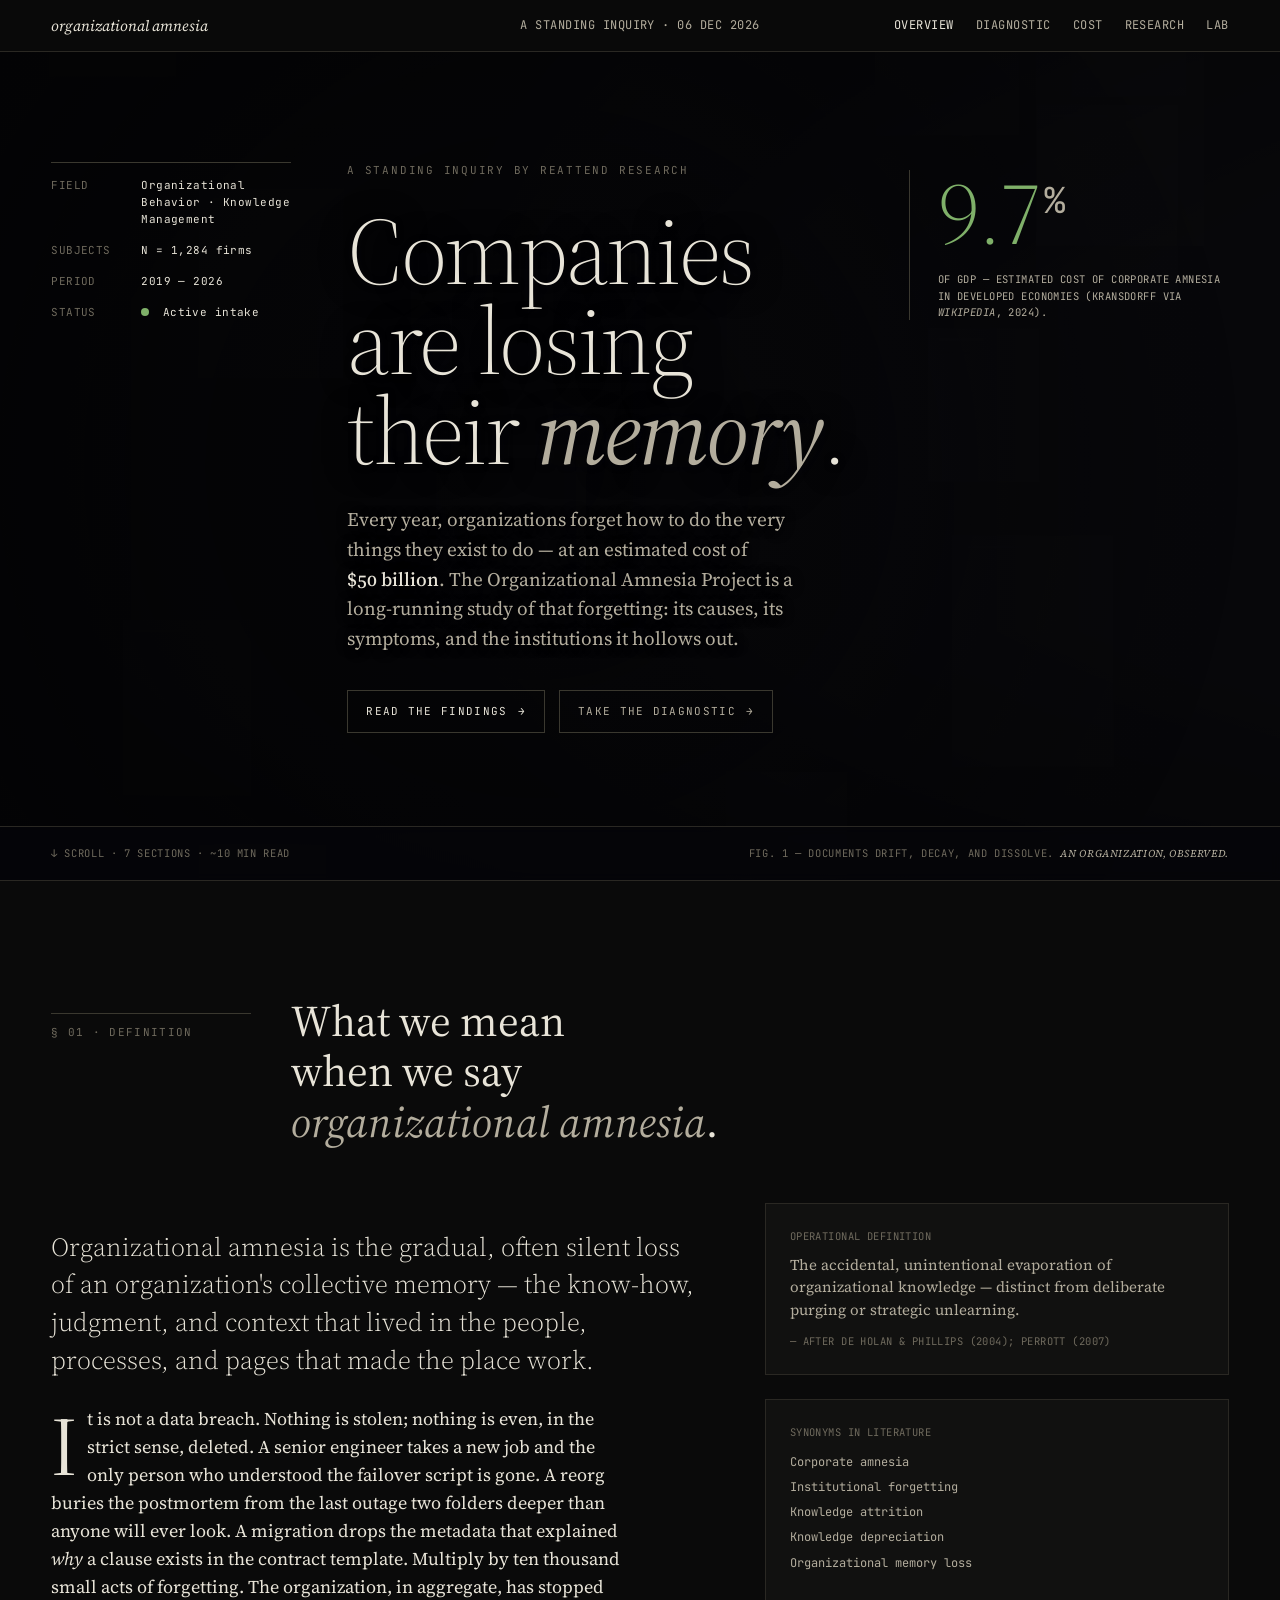
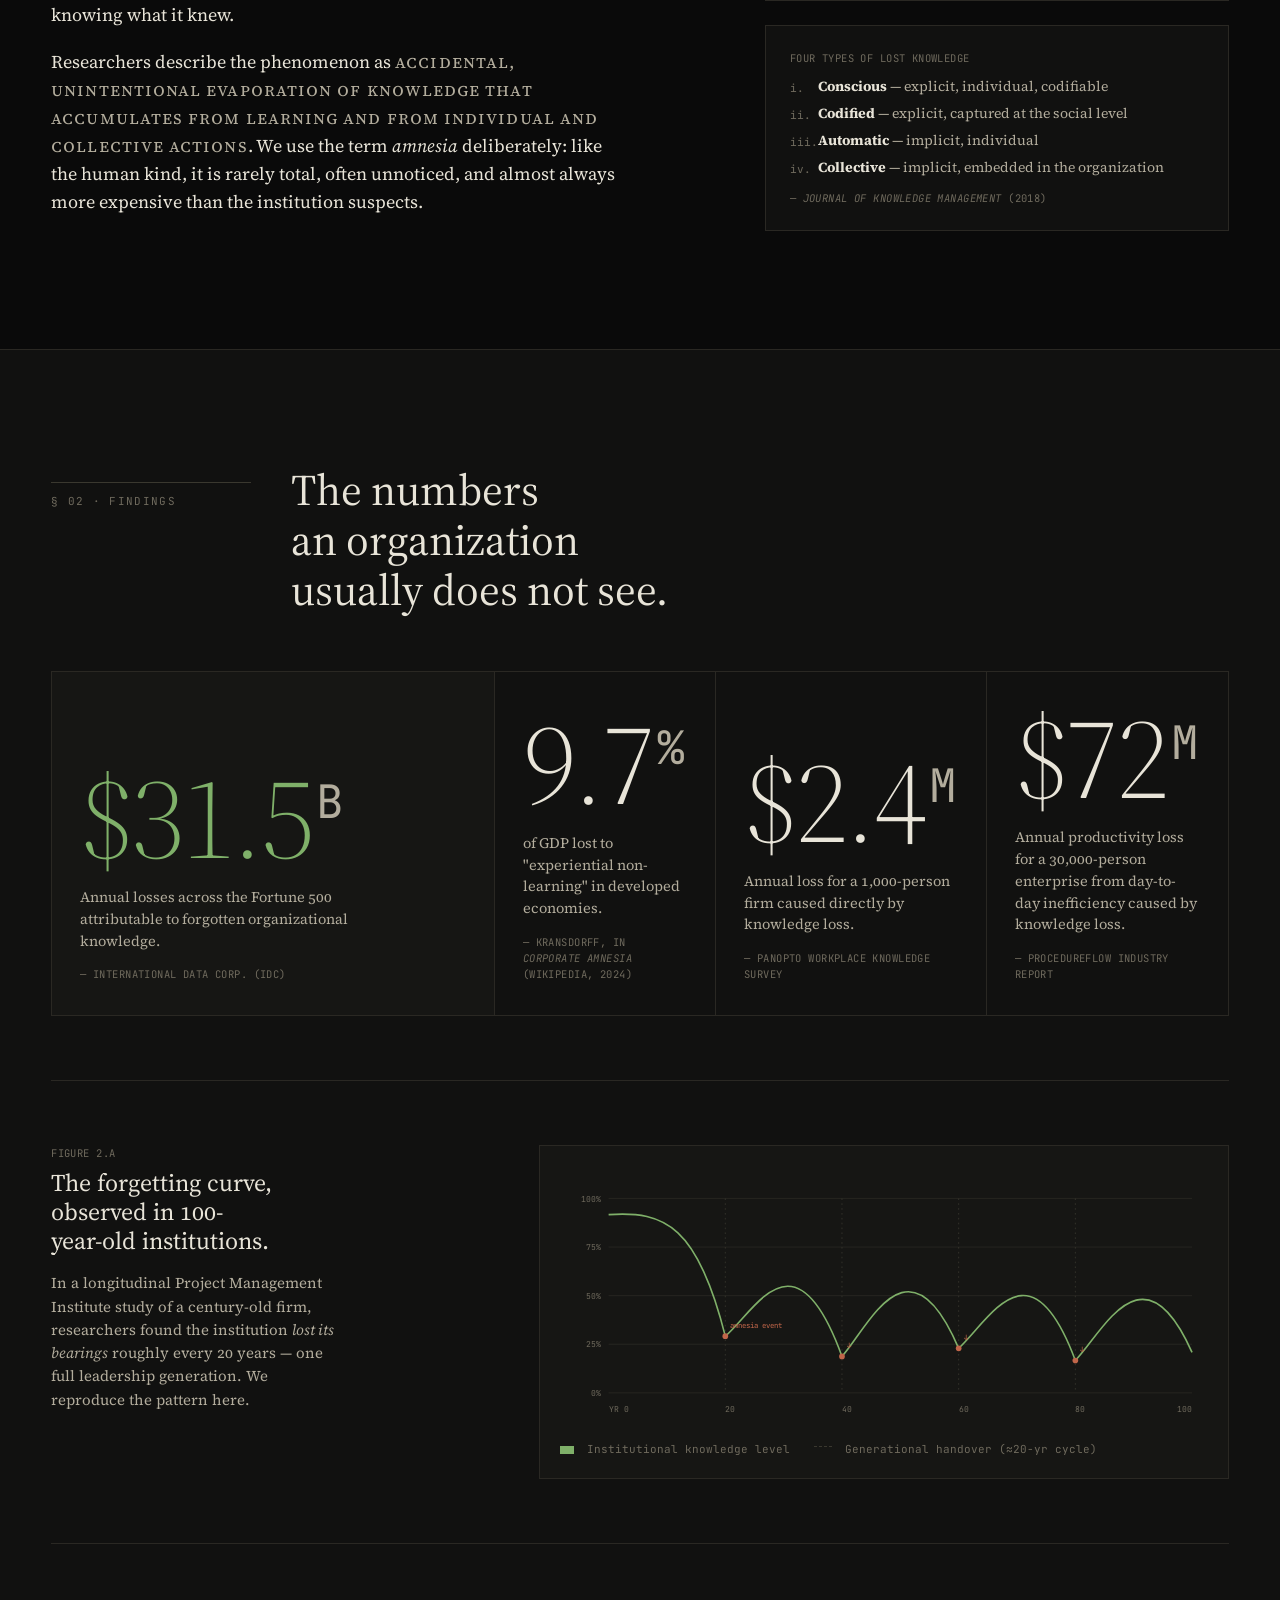
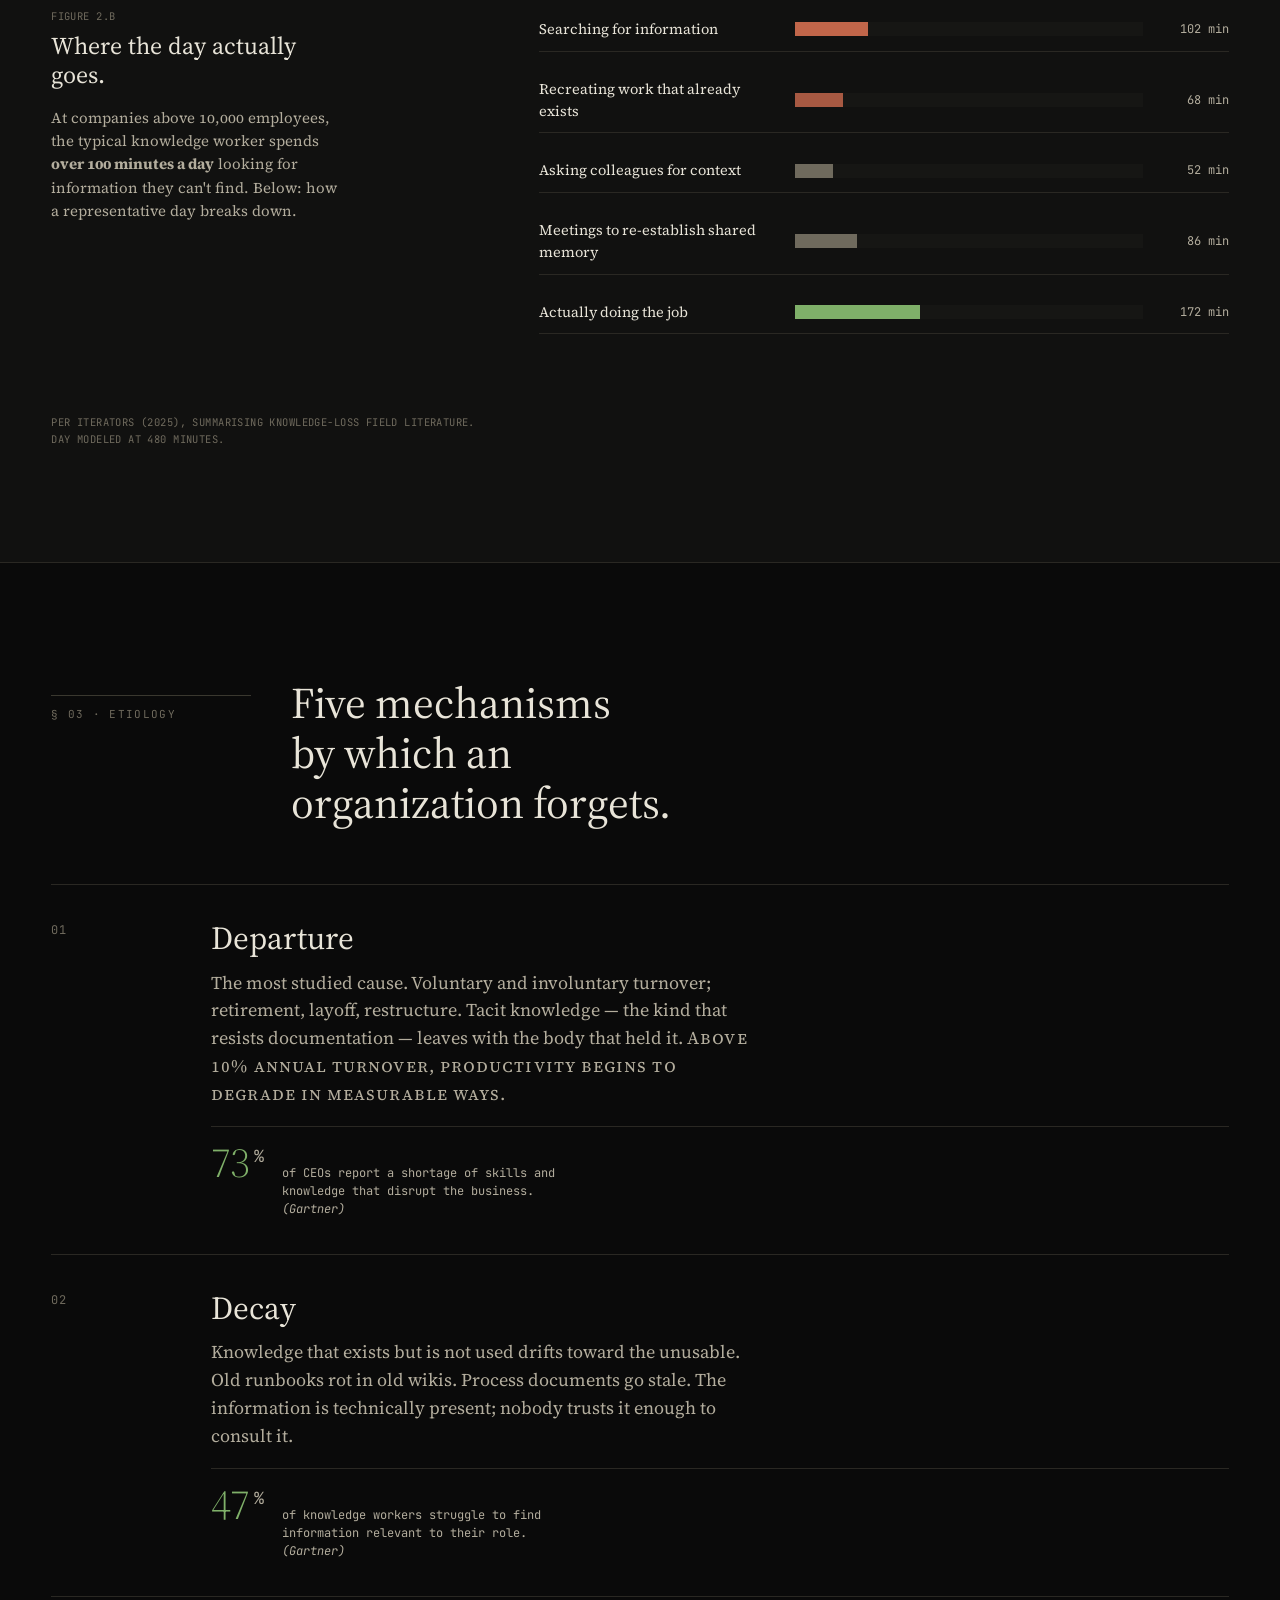
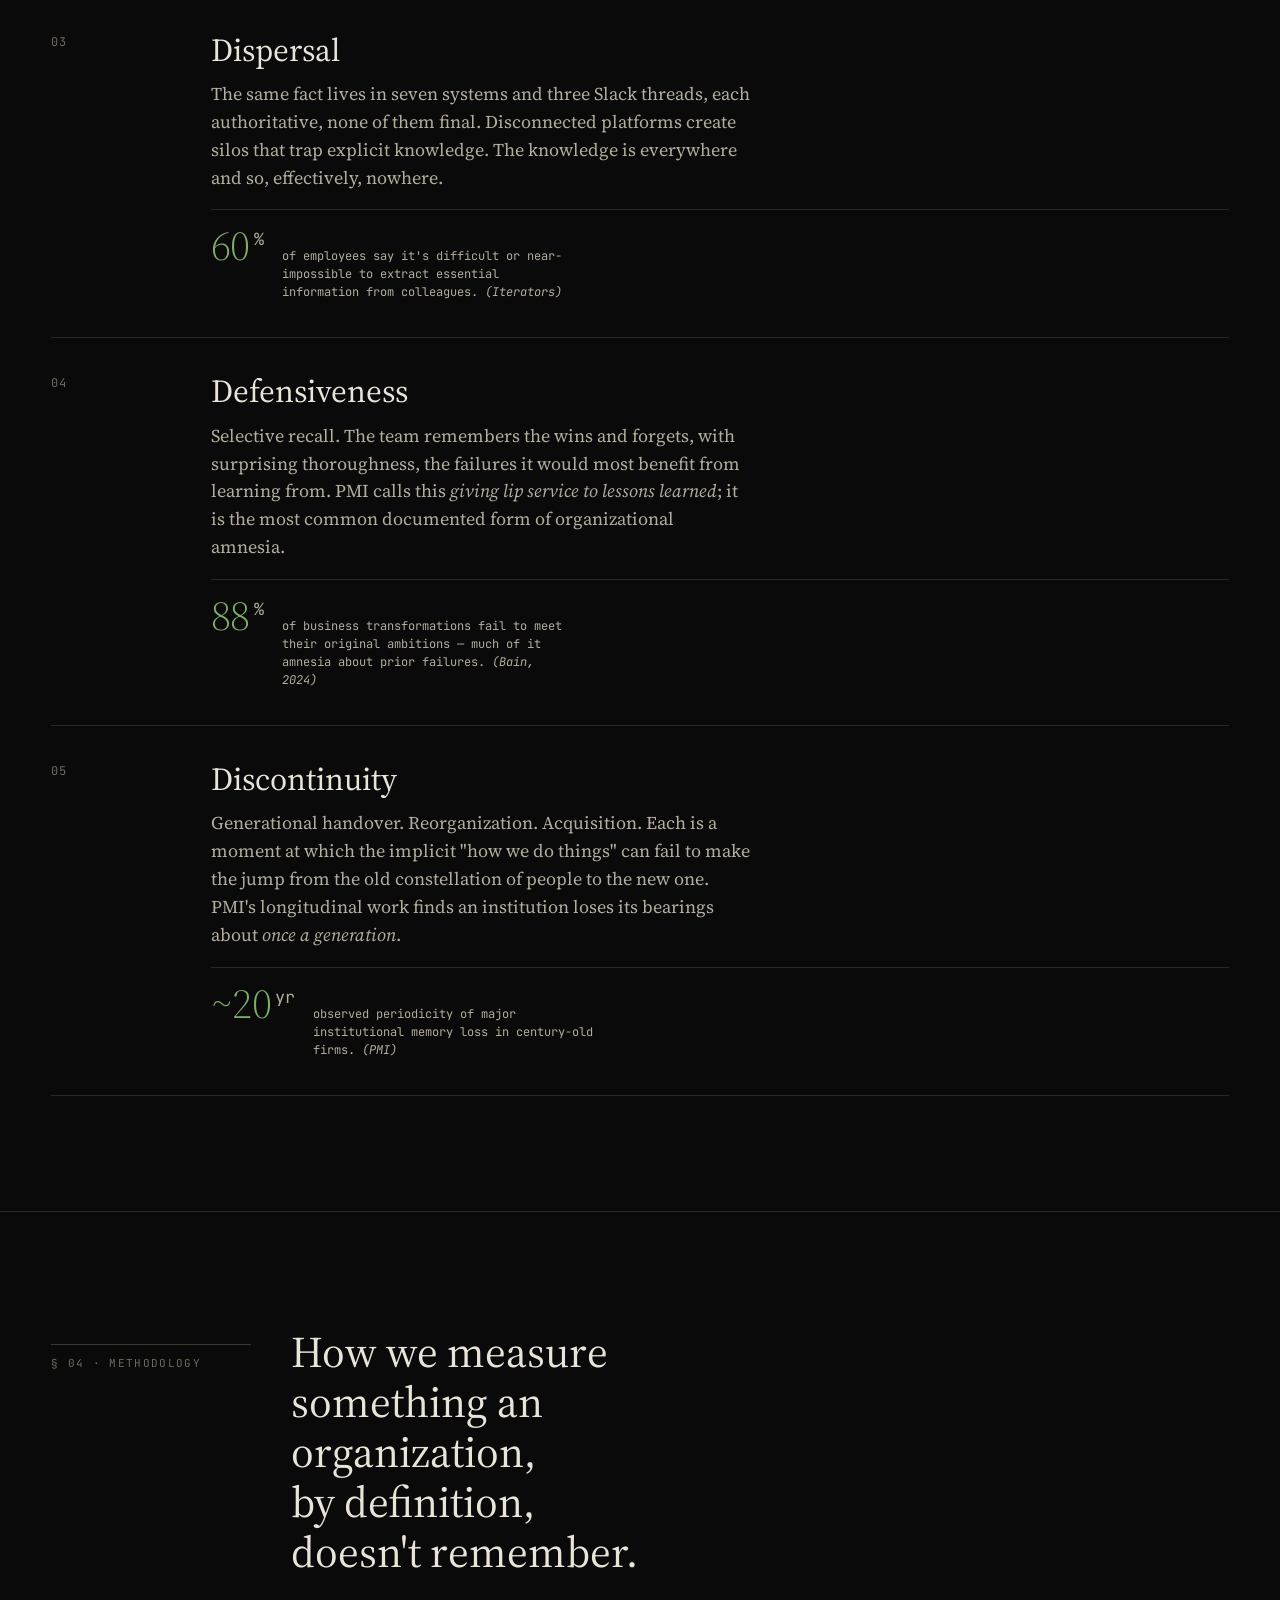
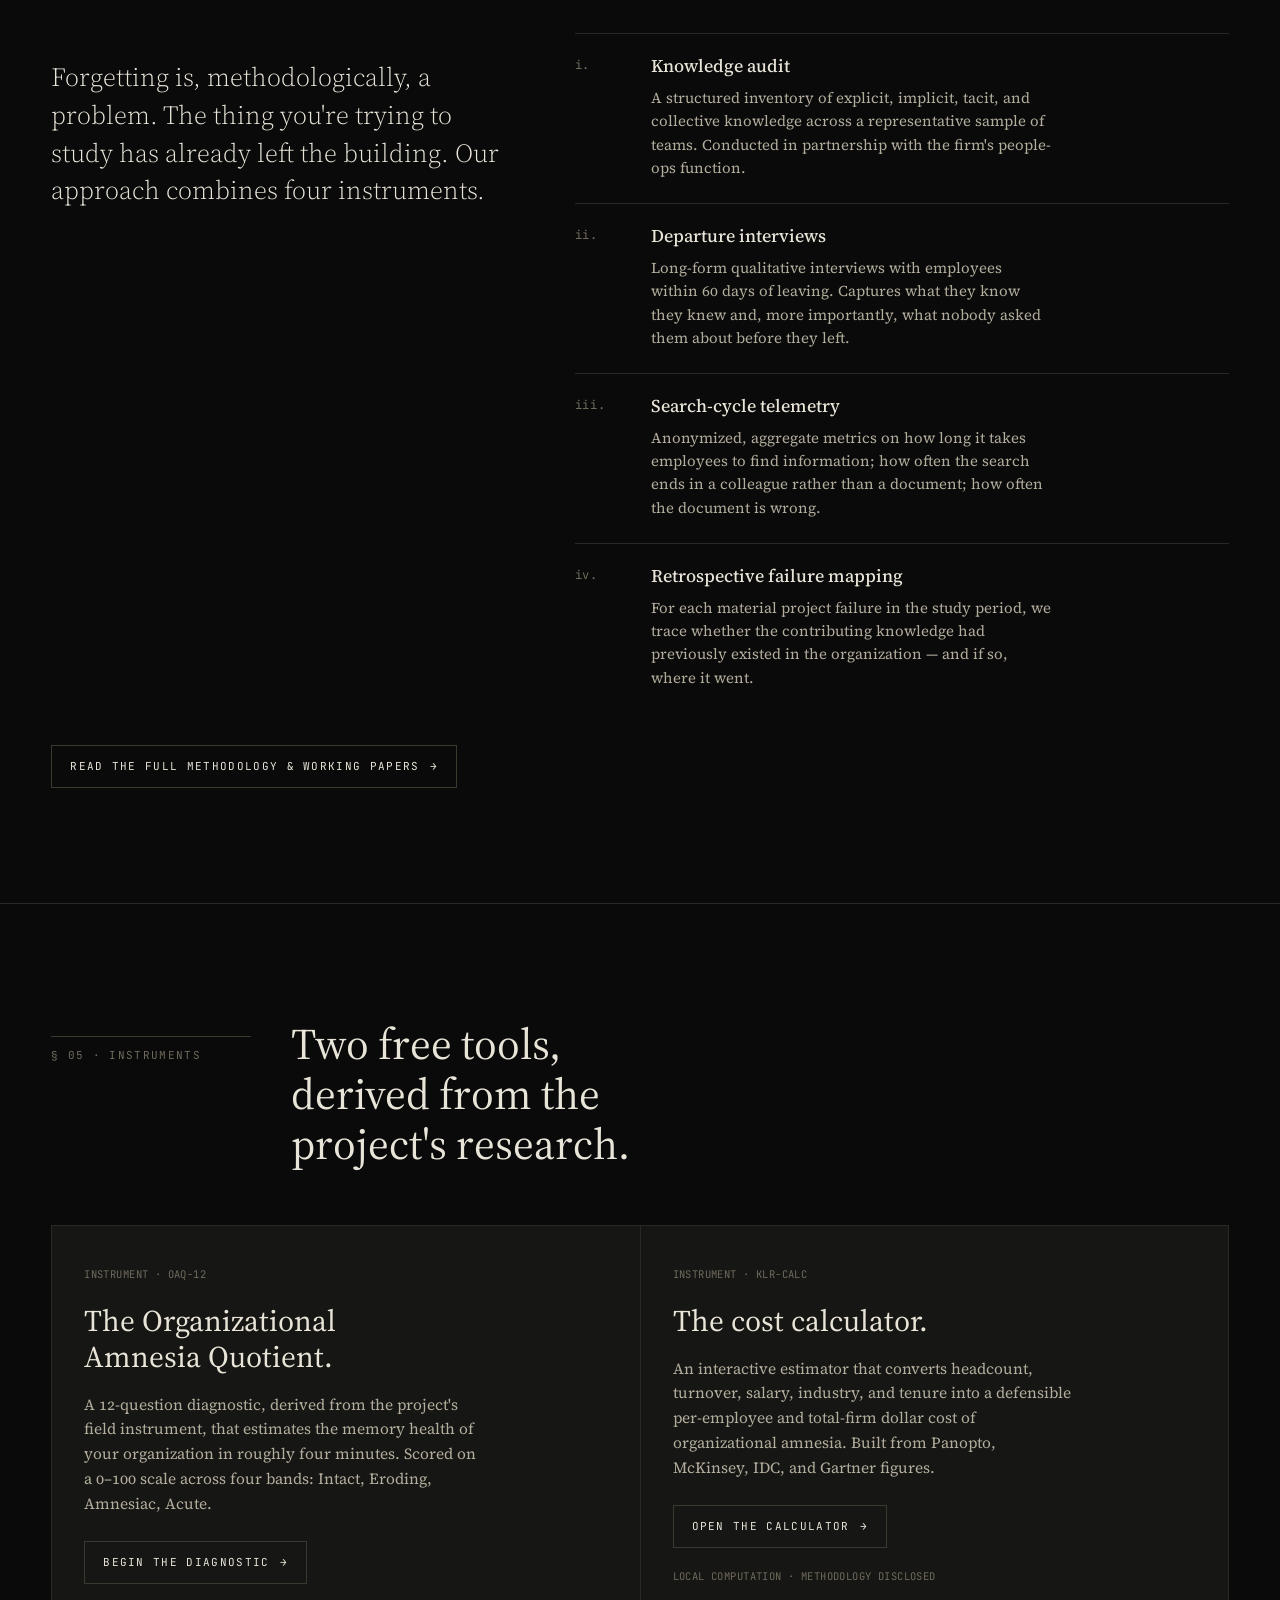
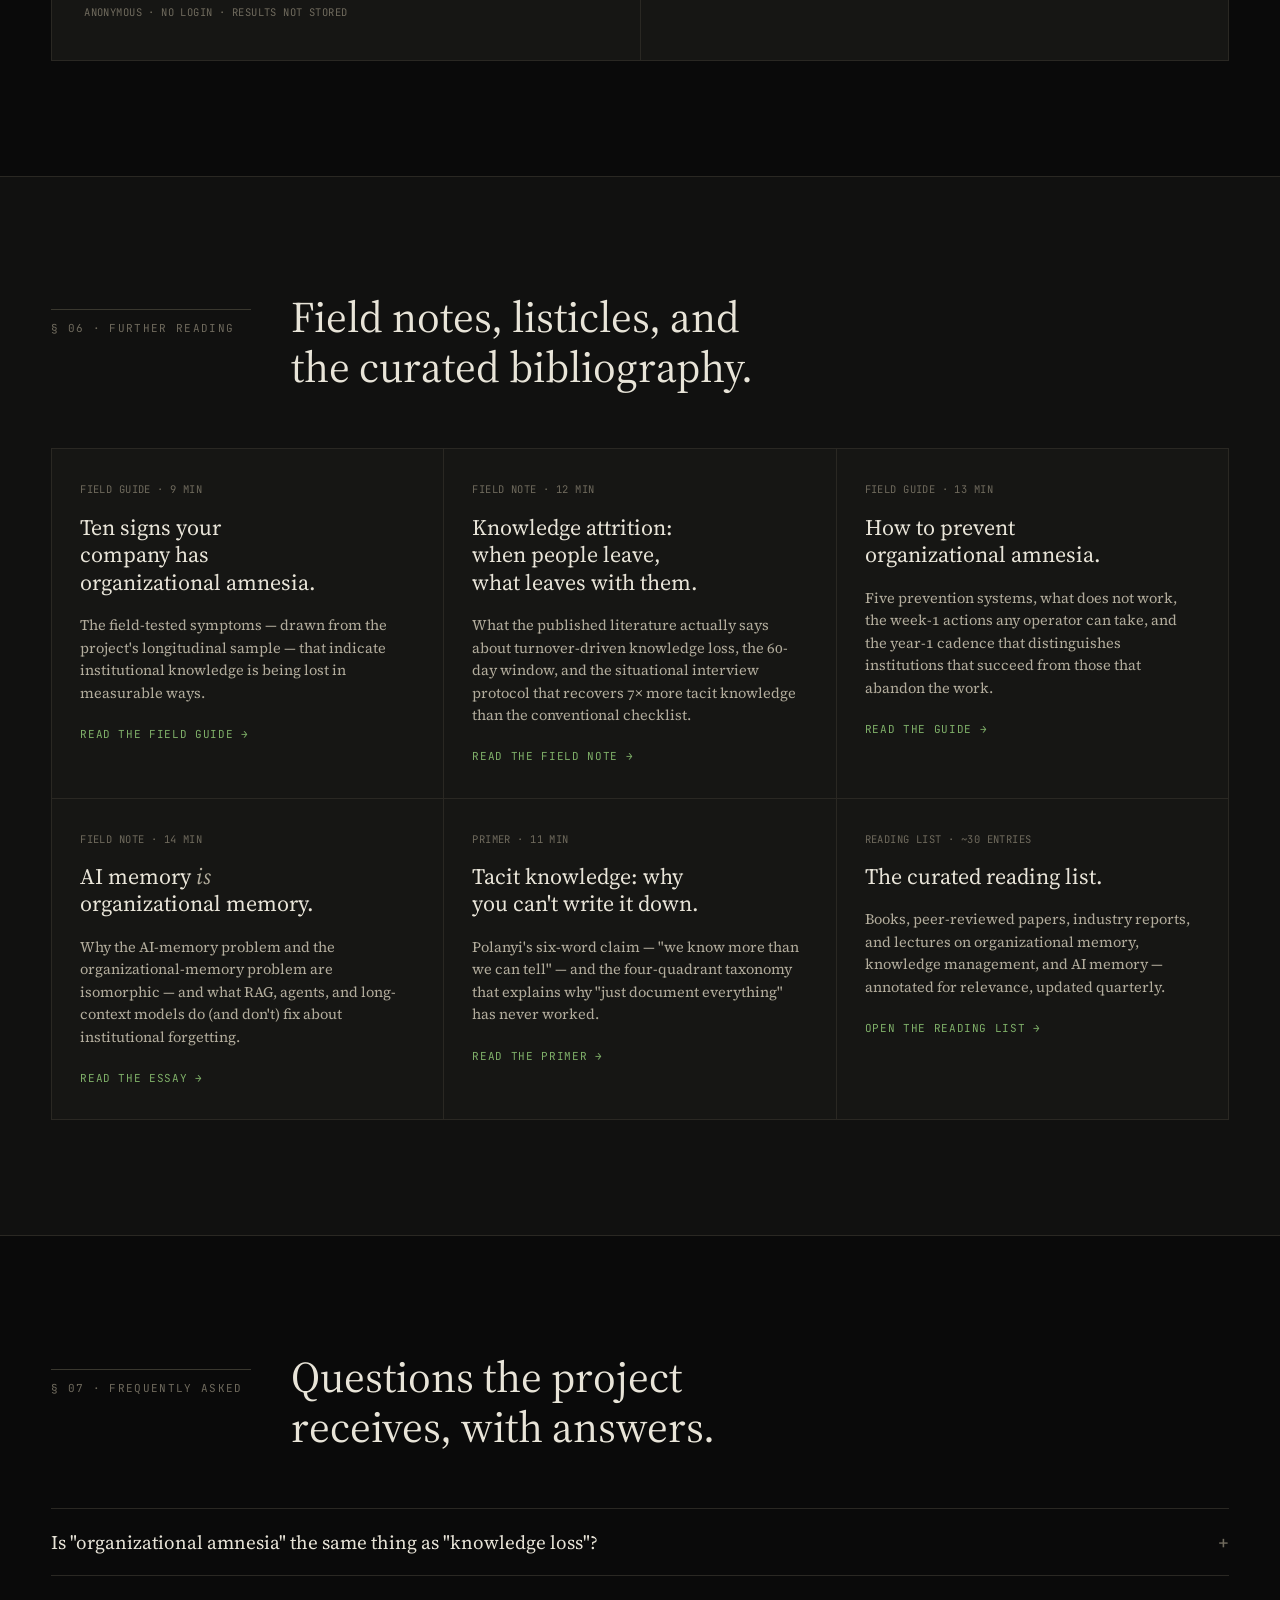
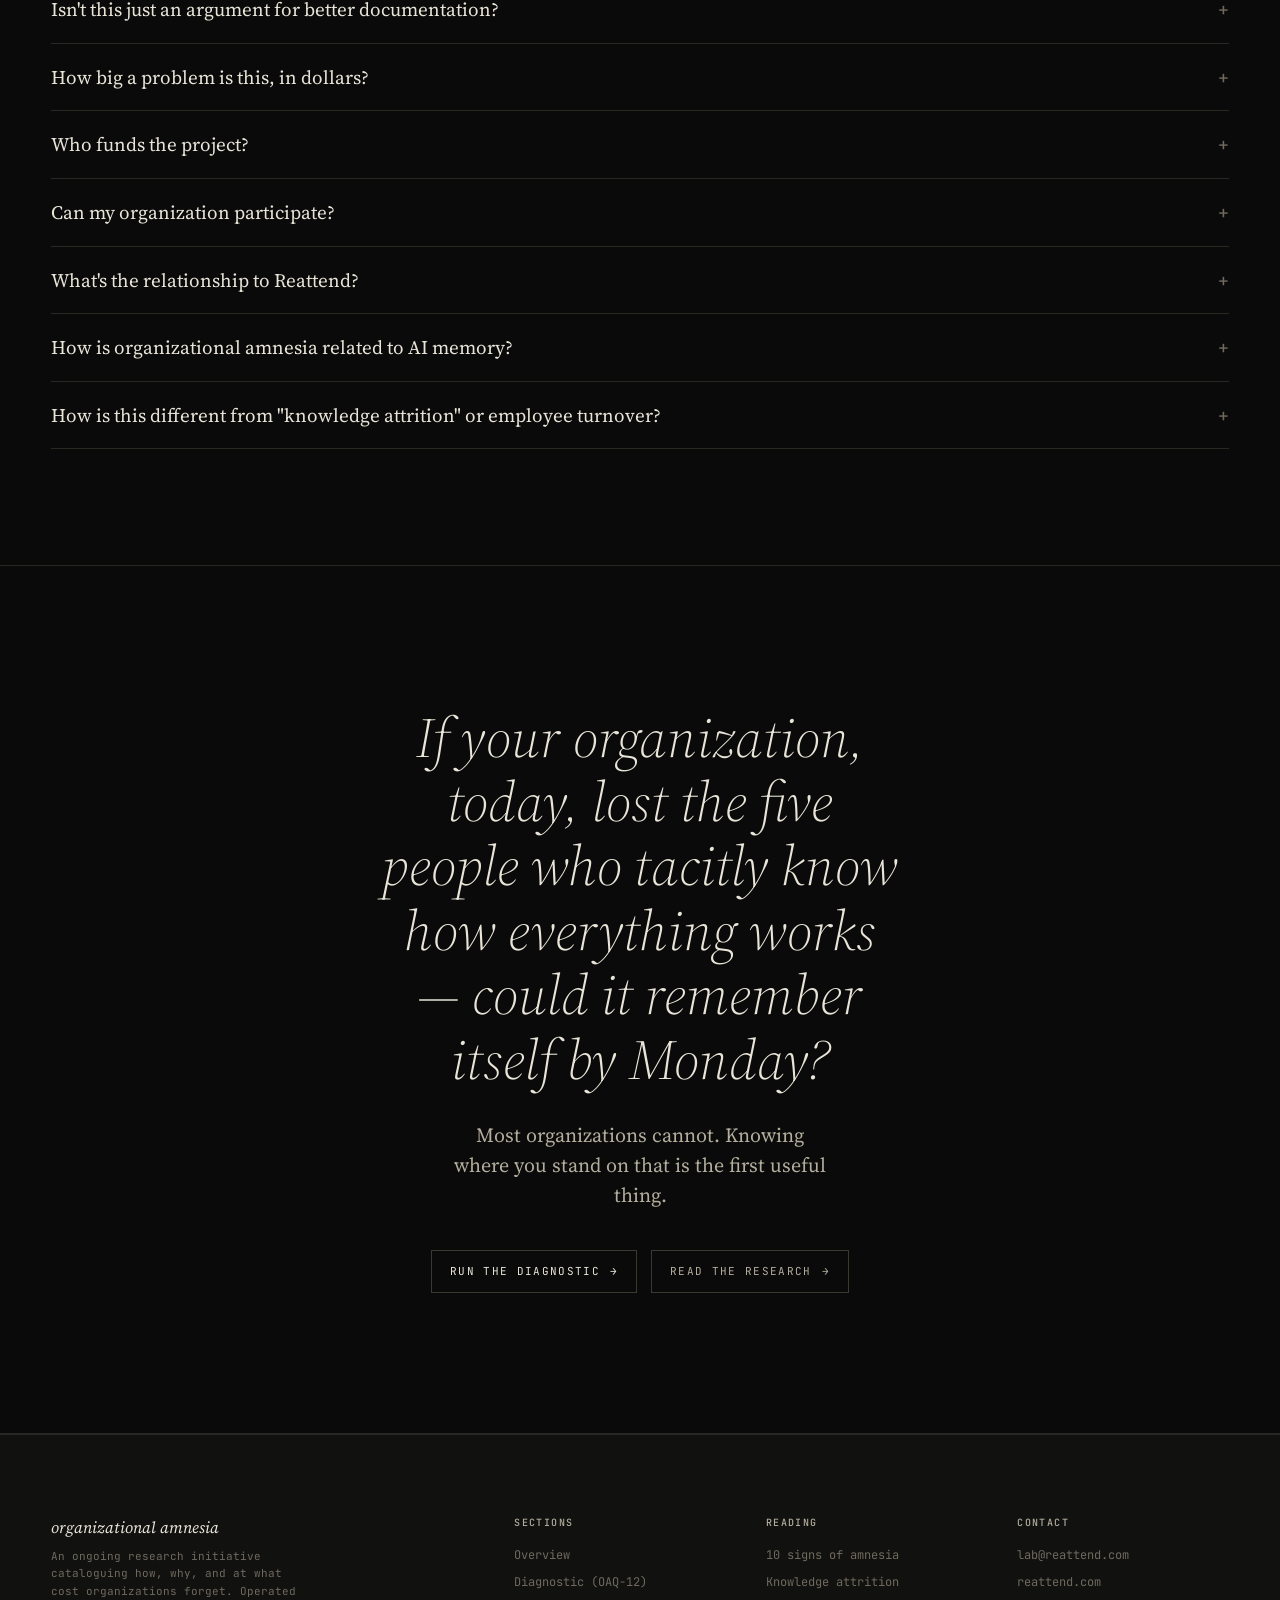
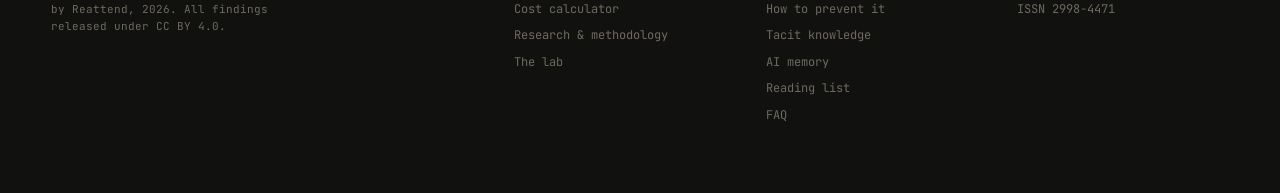
==== commit 22fe11e8: "Add 3 essays, mobile pass, gtag analytics New essays: - attrition.html: knowledge attrition + the 60" ====
--- a/index.html
+++ b/index.html
@@ -19,6 +19,15 @@
 <meta name="twitter:description" content="A long-running study of how, why, and at what cost organizations forget." />
 
 <link rel="stylesheet" href="styles/site.css" />
+
+<!-- Google tag (gtag.js) -->
+<script async src="https://www.googletagmanager.com/gtag/js?id=G-T14S3MJFFB"></script>
+<script>
+  window.dataLayer = window.dataLayer || [];
+  function gtag(){dataLayer.push(arguments);}
+  gtag('js', new Date());
+  gtag('config', 'G-T14S3MJFFB');
+</script>
 
 <script type="application/ld+json">
 {
@@ -455,6 +464,20 @@
       <span class="read-more">Read the field guide <span class="arrow">→</span></span>
     </a>
 
+    <a class="read-card" href="attrition.html">
+      <div class="cite">Field note · 12 min</div>
+      <h3>Knowledge attrition: when people leave, what leaves with them.</h3>
+      <p>What the published literature actually says about turnover-driven knowledge loss, the 60-day window, and the situational interview protocol that recovers 7× more tacit knowledge than the conventional checklist.</p>
+      <span class="read-more">Read the field note <span class="arrow">→</span></span>
+    </a>
+
+    <a class="read-card" href="prevent.html">
+      <div class="cite">Field guide · 13 min</div>
+      <h3>How to prevent organizational amnesia.</h3>
+      <p>Five prevention systems, what does not work, the week-1 actions any operator can take, and the year-1 cadence that distinguishes institutions that succeed from those that abandon the work.</p>
+      <span class="read-more">Read the guide <span class="arrow">→</span></span>
+    </a>
+
     <a class="read-card" href="ai-memory.html">
       <div class="cite">Field note · 14 min</div>
       <h3>AI memory <em>is</em> organizational memory.</h3>
@@ -462,9 +485,16 @@
       <span class="read-more">Read the essay <span class="arrow">→</span></span>
     </a>
 
+    <a class="read-card" href="tacit-knowledge.html">
+      <div class="cite">Primer · 11 min</div>
+      <h3>Tacit knowledge: why you can't write it down.</h3>
+      <p>Polanyi's six-word claim — "we know more than we can tell" — and the four-quadrant taxonomy that explains why "just document everything" has never worked.</p>
+      <span class="read-more">Read the primer <span class="arrow">→</span></span>
+    </a>
+
     <a class="read-card" href="resources.html">
-      <div class="cite">Reading list · ~80 entries</div>
-      <h3>The curated resource list.</h3>
+      <div class="cite">Reading list · ~30 entries</div>
+      <h3>The curated reading list.</h3>
       <p>Books, peer-reviewed papers, industry reports, and lectures on organizational memory, knowledge management, and AI memory — annotated for relevance, updated quarterly.</p>
       <span class="read-more">Open the reading list <span class="arrow">→</span></span>
     </a>
@@ -749,7 +779,8 @@
 .read-card .read-more { font-family: var(--mono); font-size: 11px; color: var(--accent); letter-spacing: 0.06em; text-transform: uppercase; margin-top: 6px; }
 .read-card .read-more .arrow { transition: transform 200ms ease; display: inline-block; }
 .read-card:hover .read-more .arrow { transform: translateX(4px); }
-@media (max-width: 900px) { .read-grid { grid-template-columns: 1fr; } }
+@media (max-width: 1100px) { .read-grid { grid-template-columns: 1fr 1fr; } }
+@media (max-width: 700px) { .read-grid { grid-template-columns: 1fr; } }
 
 /* ---------- FAQ ---------- */
 .faq-list { display: grid; gap: 0; border-top: 1px solid var(--rule); }
--- a/styles/site.css
+++ b/styles/site.css
@@ -254,3 +254,77 @@
   mix-blend-mode: overlay;
   opacity: 0.6;
 }
+
+/* ============================================================
+   Mobile / responsive pass
+   ============================================================ */
+
+/* Topbar — stack on phones; hide center; horizontal-scroll nav */
+@media (max-width: 760px) {
+  .topbar {
+    grid-template-columns: 1fr;
+    gap: 8px;
+    padding: 12px var(--gutter) 10px;
+    text-align: left;
+  }
+  .topbar .center { display: none; }
+  .topbar nav {
+    justify-self: stretch;
+    overflow-x: auto;
+    -webkit-overflow-scrolling: touch;
+    gap: 18px;
+    padding-bottom: 4px;
+    scrollbar-width: none;
+  }
+  .topbar nav::-webkit-scrollbar { display: none; }
+  .topbar nav a { white-space: nowrap; font-size: 11px; }
+  .topbar .brand { font-size: 14px; }
+}
+
+/* Footer — collapse to single column on phones */
+@media (max-width: 520px) {
+  .footer { grid-template-columns: 1fr; gap: 28px; padding: 56px var(--gutter) 48px; }
+}
+
+/* Touch targets — buttons should be ≥44px on touch */
+@media (max-width: 760px) {
+  .btn {
+    padding: 13px 18px;
+    min-height: 44px;
+    font-size: 11.5px;
+  }
+}
+
+/* Section spacing — slightly tighter on phones */
+@media (max-width: 600px) {
+  body { font-size: 17px; }
+  .section { padding: clamp(48px, 11vw, 80px) var(--gutter); }
+  .section-head { margin-bottom: 32px; }
+  .lede { font-size: 18px; }
+}
+
+/* Make the dropcap behave on small screens */
+@media (max-width: 480px) {
+  .dropcap::first-letter {
+    font-size: 3.6em;
+    padding: 4px 8px 0 0;
+  }
+}
+
+/* Form / input sizing on mobile */
+@media (max-width: 600px) {
+  input[type="number"], input[type="text"], select, textarea {
+    font-size: 16px !important; /* prevents iOS auto-zoom */
+  }
+}
+
+/* Reduce motion preference */
+@media (prefers-reduced-motion: reduce) {
+  *, *::before, *::after {
+    animation-duration: 0.01ms !important;
+    animation-iteration-count: 1 !important;
+    transition-duration: 0.01ms !important;
+    scroll-behavior: auto !important;
+  }
+  #hero-canvas { display: none; }
+}
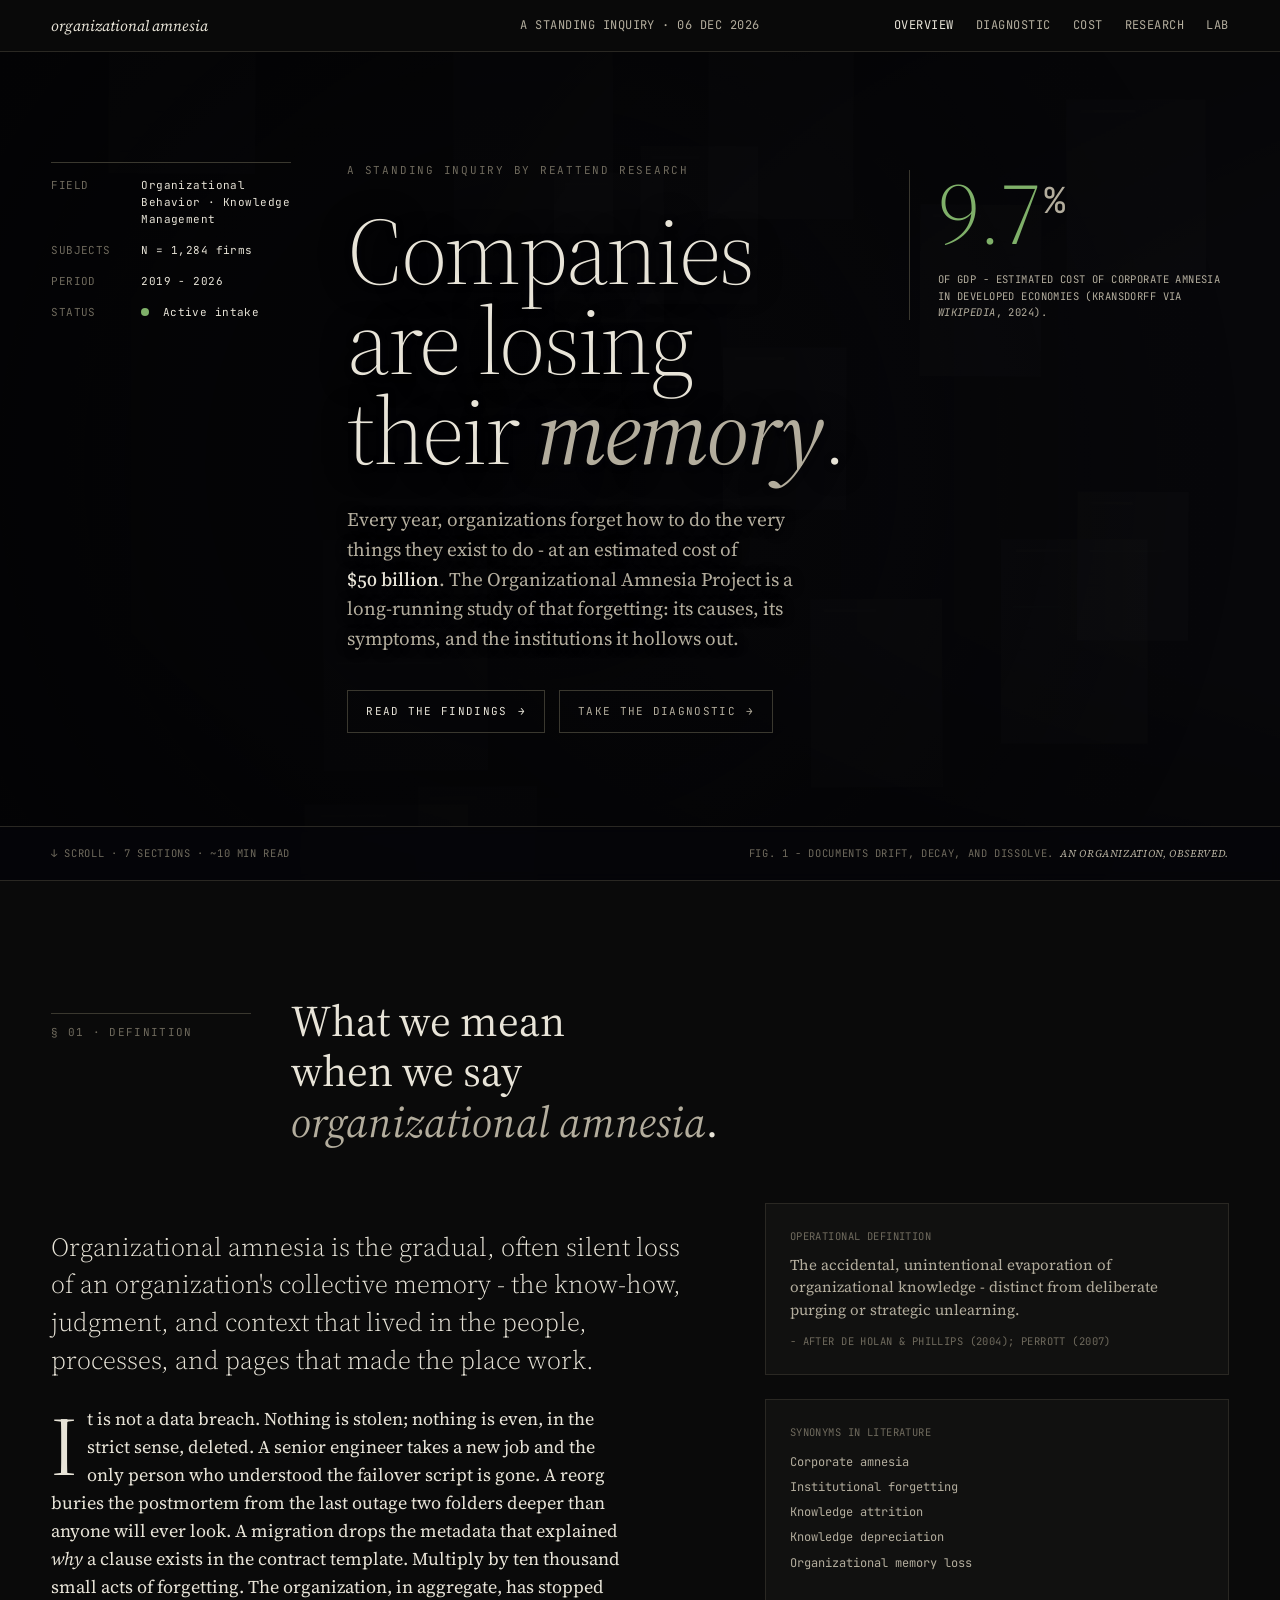
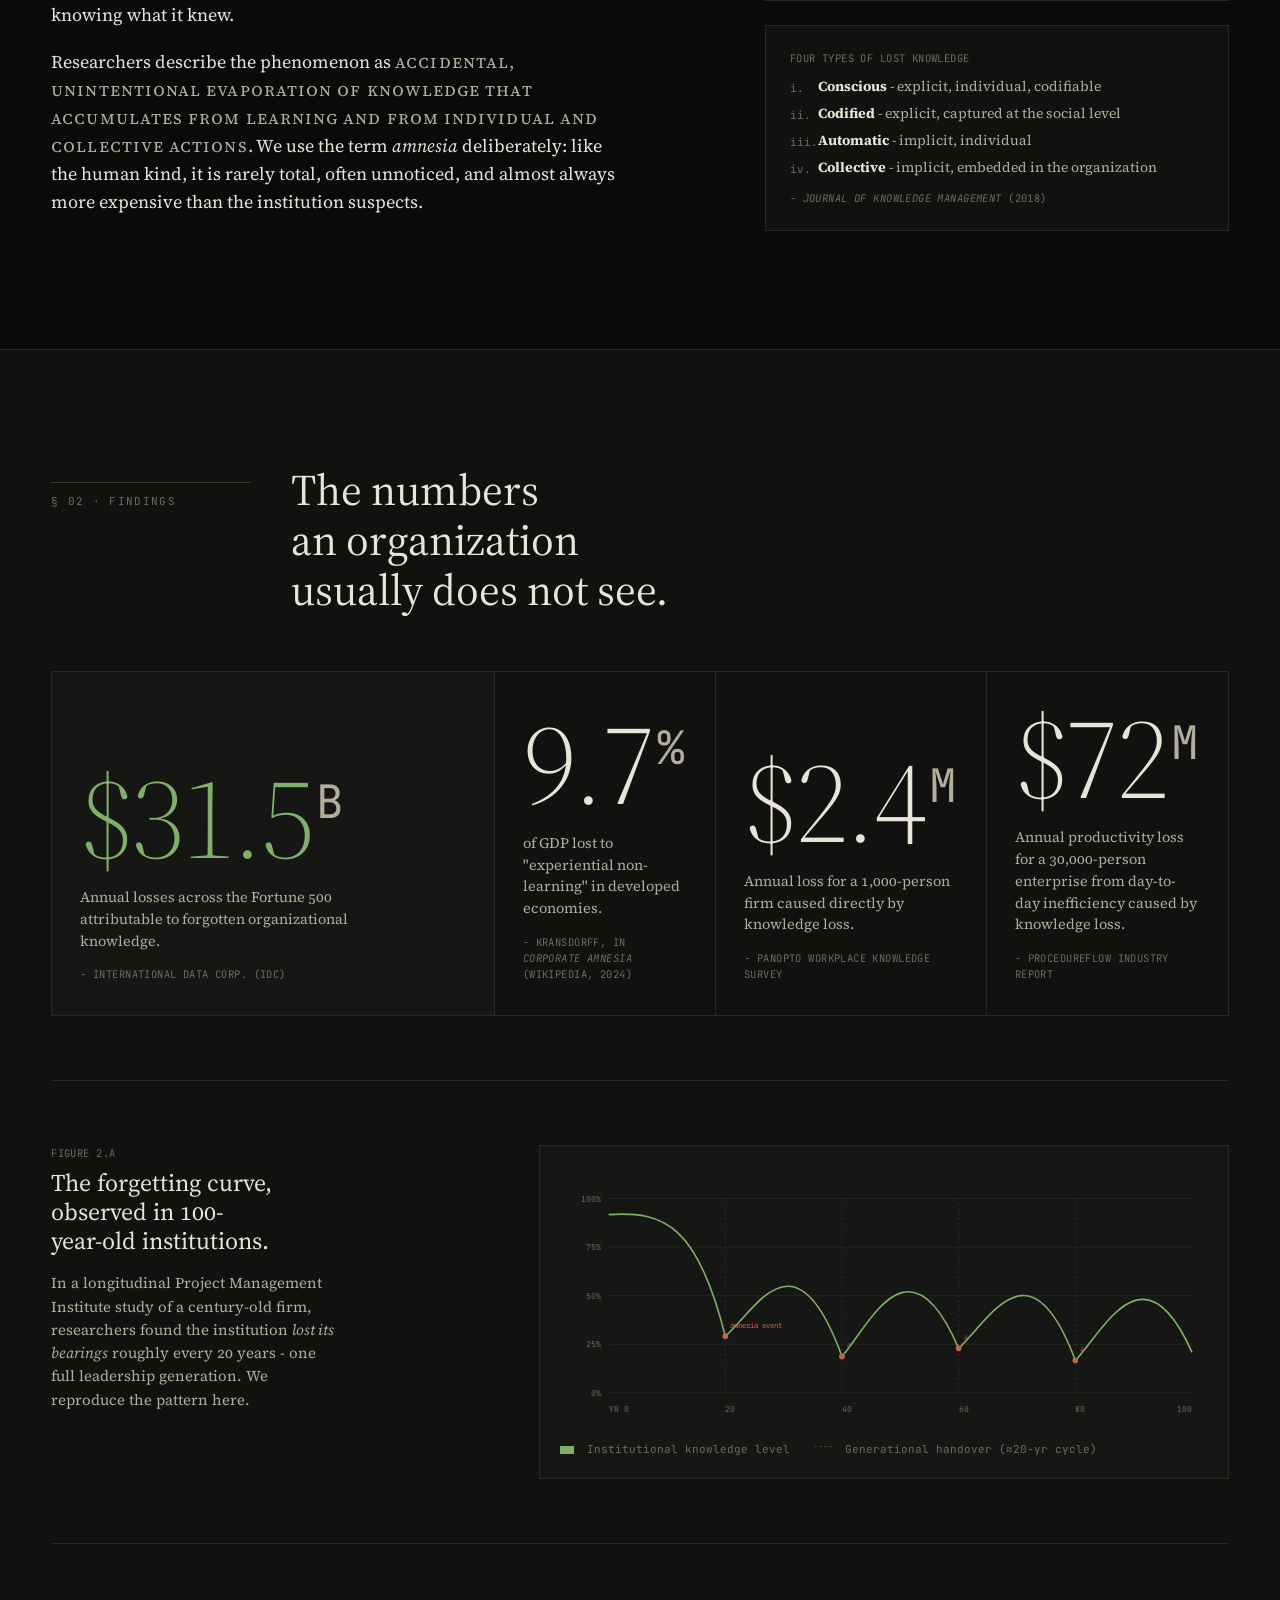
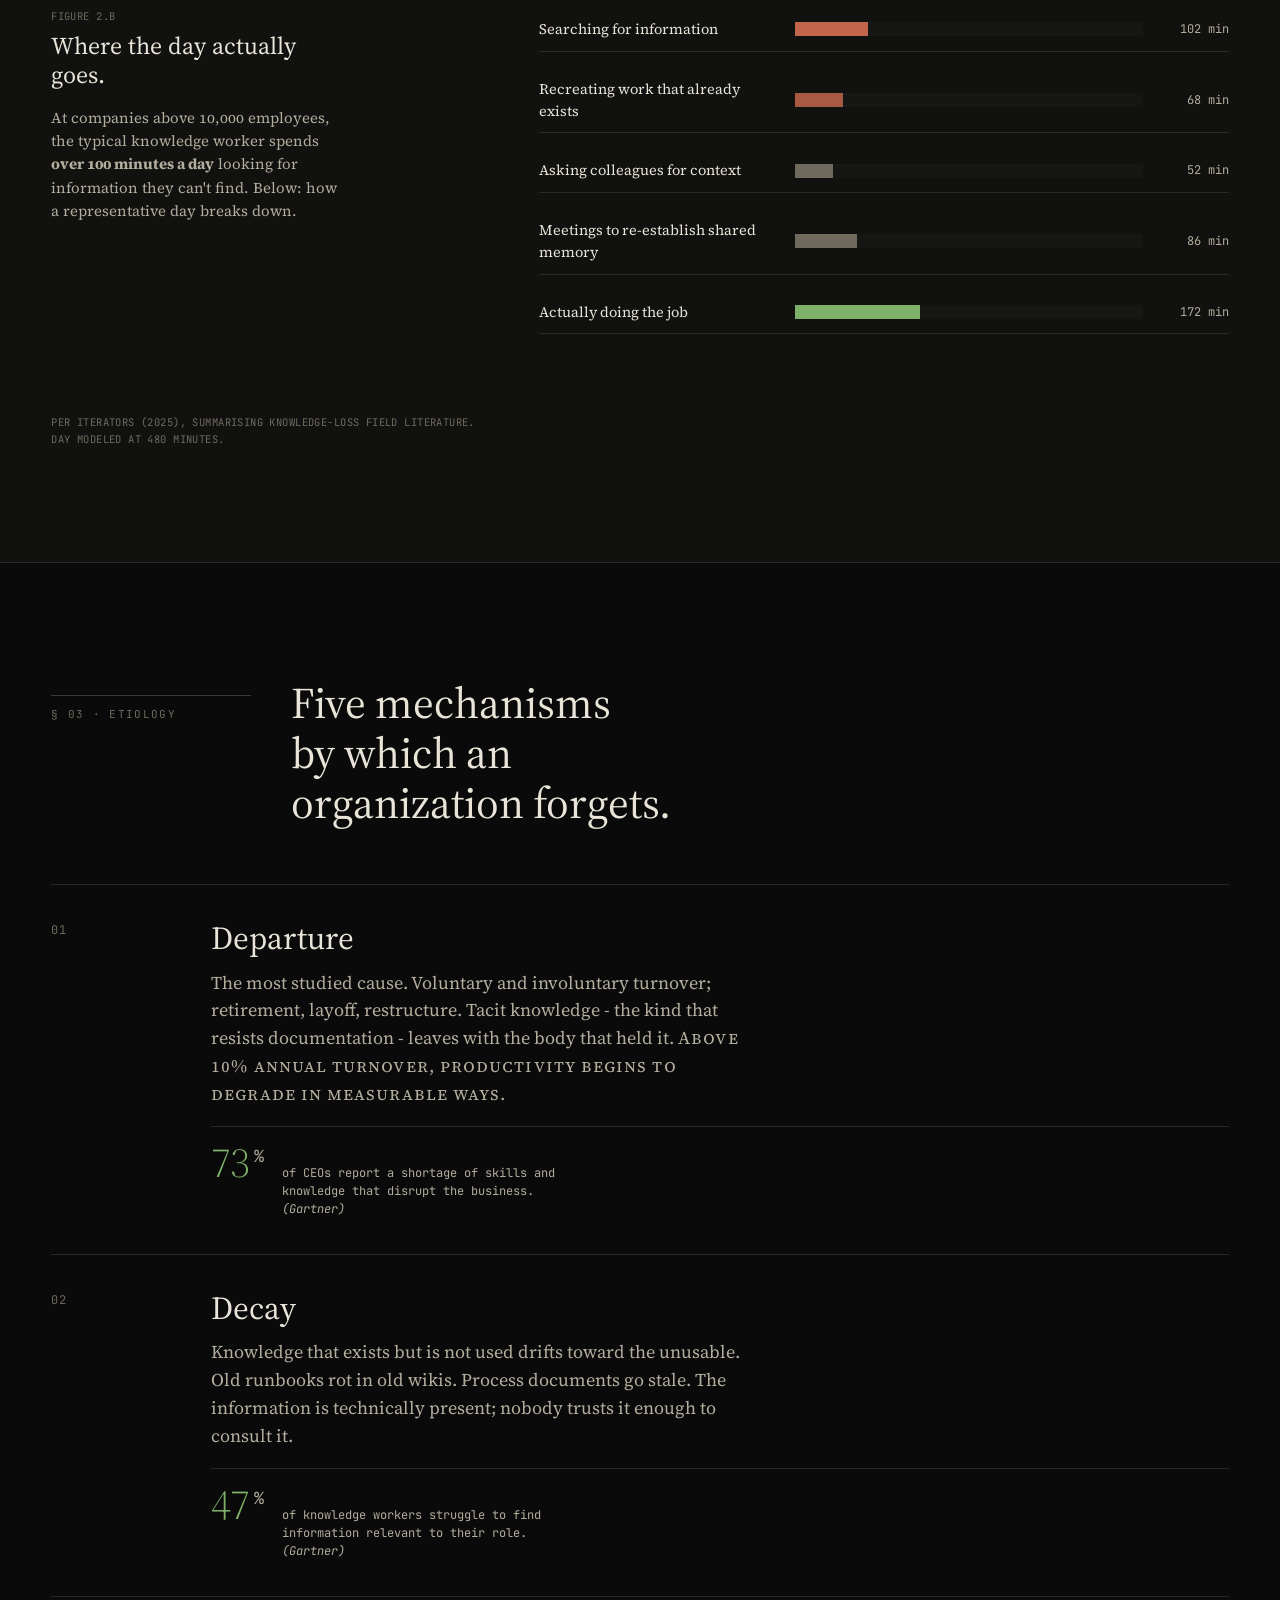
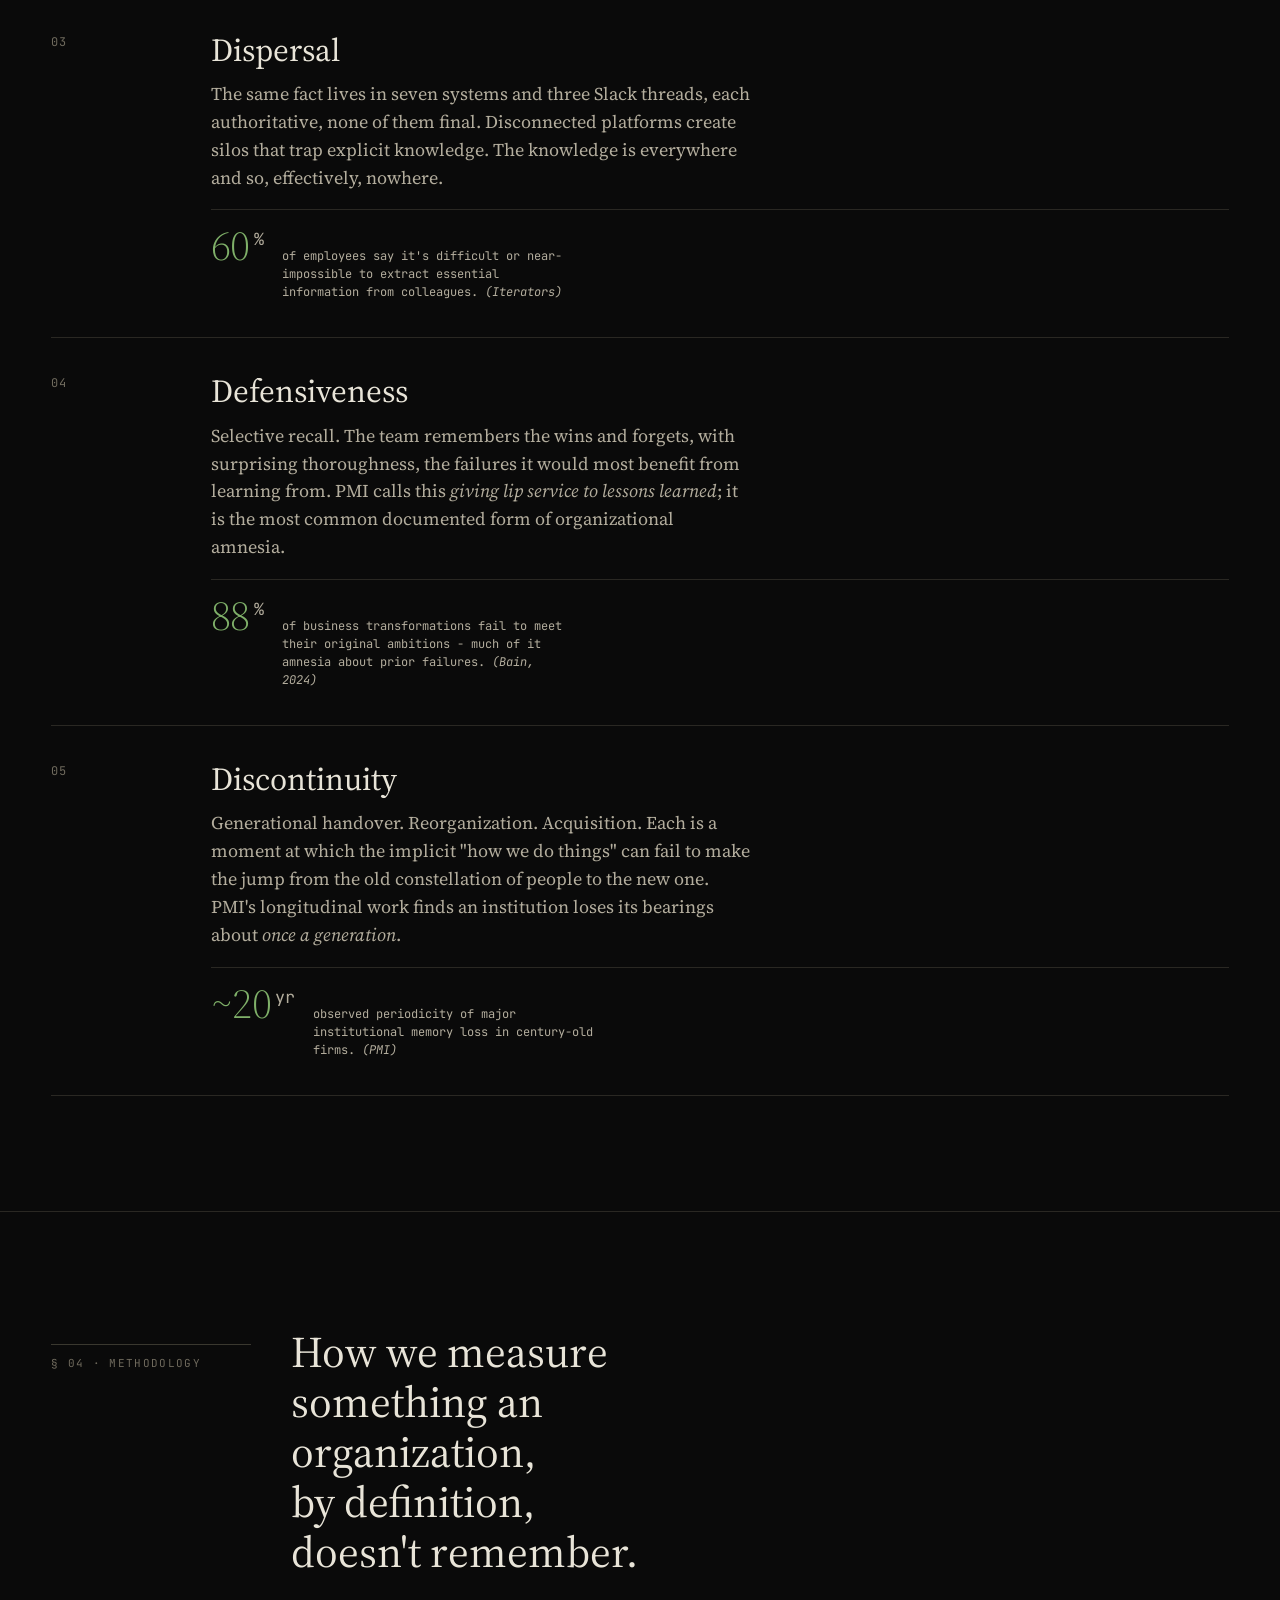
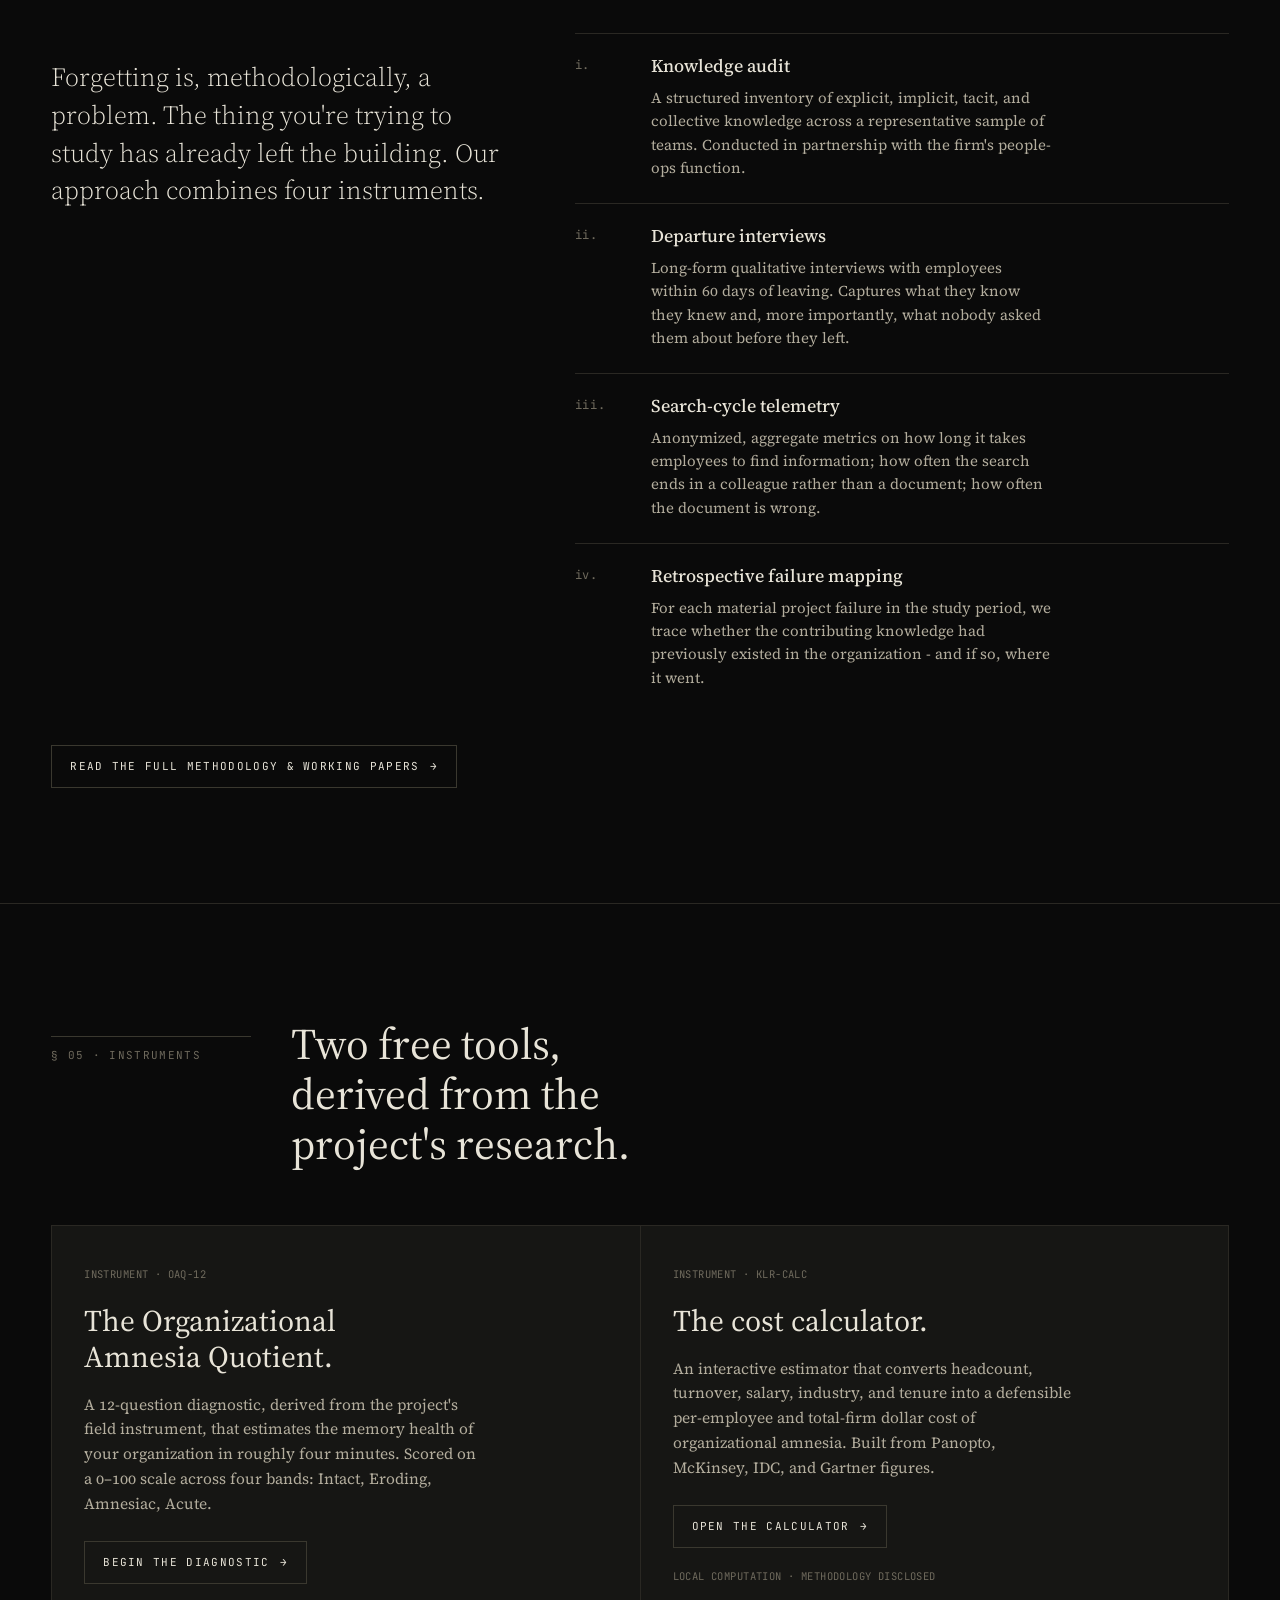
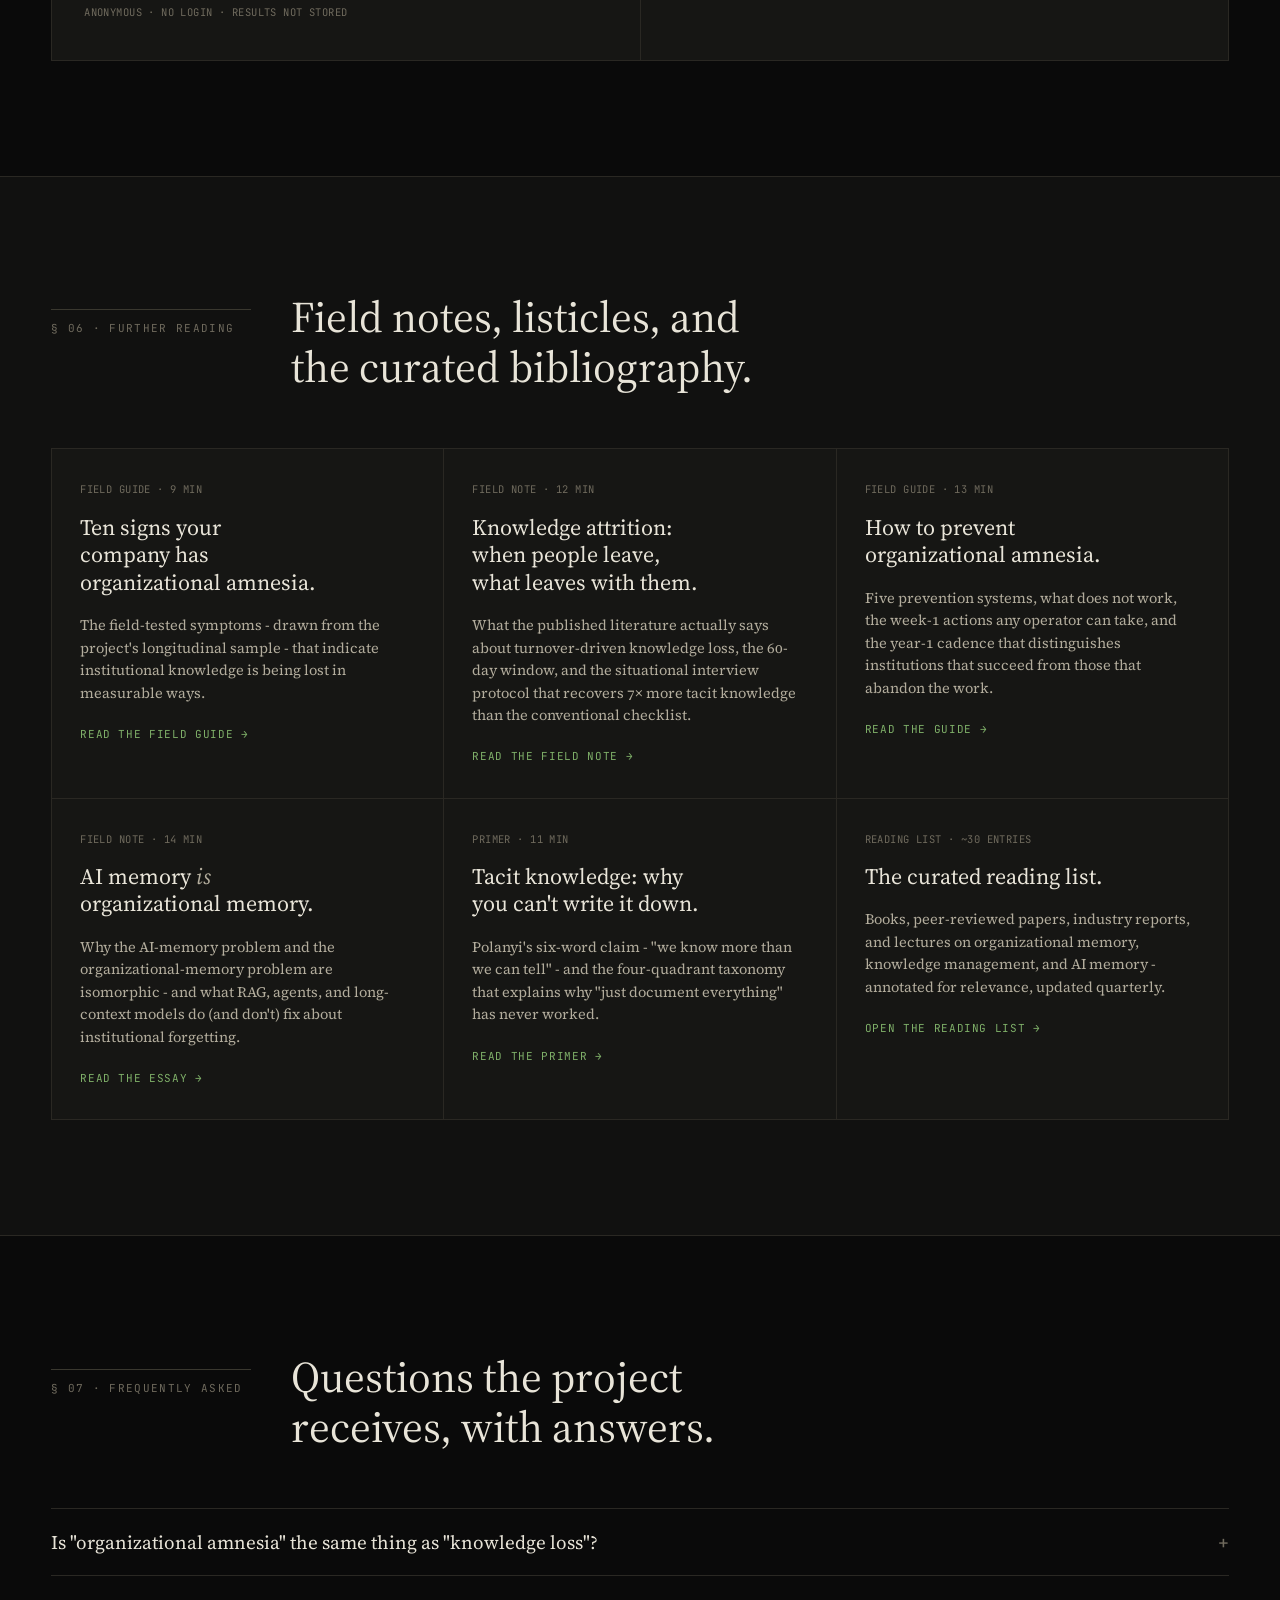
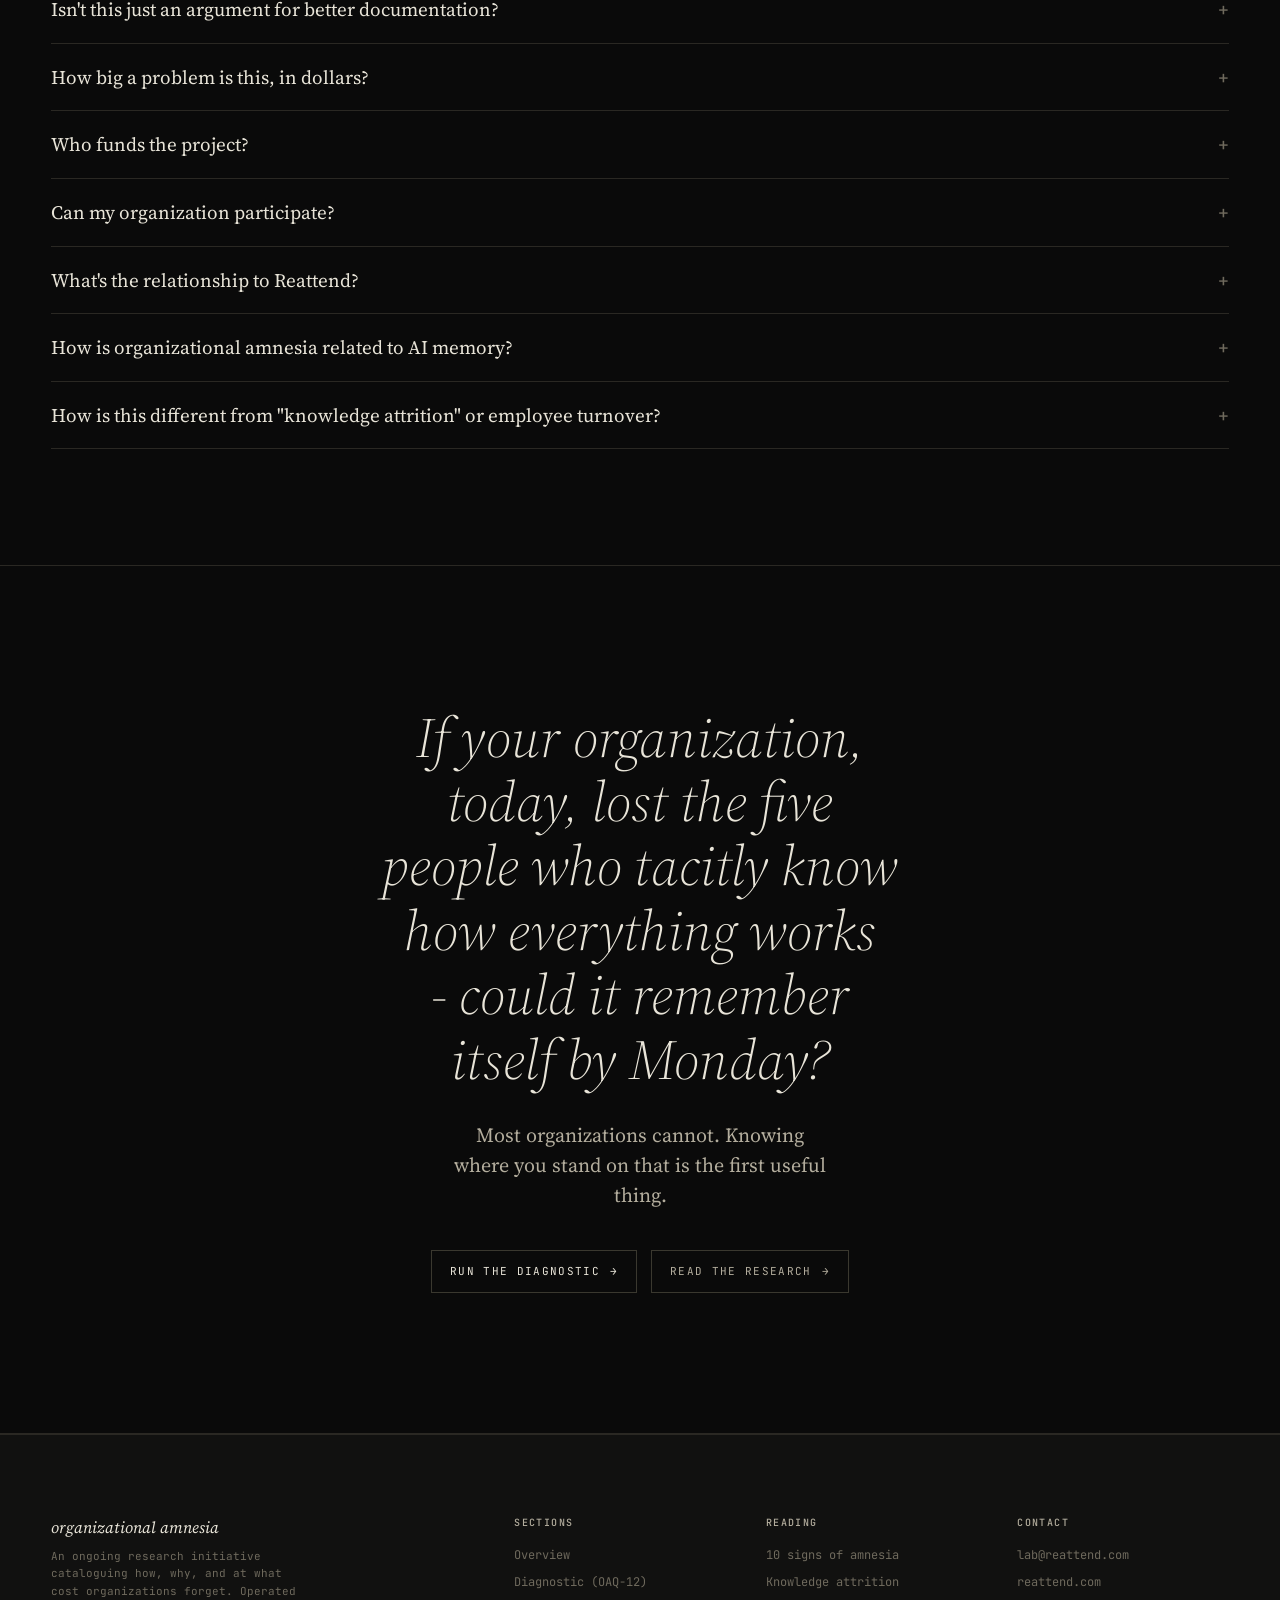
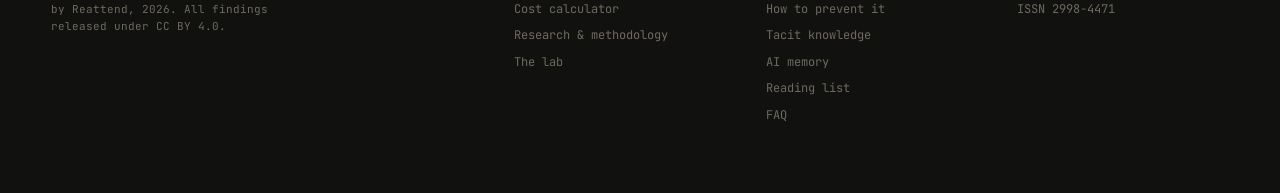
==== commit 3b736980: "Replace em-dashes with hyphens across the repo 279 occurrences swept from 13 files. The em-dash is o" ====
--- a/index.html
+++ b/index.html
@@ -3,15 +3,15 @@
 <head>
 <meta charset="utf-8" />
 <meta name="viewport" content="width=device-width, initial-scale=1" />
-<title>Organizational Amnesia — A Standing Inquiry into How Companies Forget</title>
-<meta name="description" content="A long-running research initiative cataloguing how, why, and at what cost organizations forget — and what it costs the global economy each year." />
+<title>Organizational Amnesia - A Standing Inquiry into How Companies Forget</title>
+<meta name="description" content="A long-running research initiative cataloguing how, why, and at what cost organizations forget - and what it costs the global economy each year." />
 <link rel="canonical" href="https://organizationalamnesia.com/" />
 <link rel="icon" href="/favicon.svg" type="image/svg+xml" />
 <link rel="alternate" type="application/llms.txt" href="/llms.txt" />
 
 <meta property="og:type" content="website" />
-<meta property="og:title" content="Organizational Amnesia — A Standing Inquiry into How Companies Forget" />
-<meta property="og:description" content="Every year, organizations forget how to do the very things they exist to do — at an estimated cost of $50 billion. A research project on the forgetting." />
+<meta property="og:title" content="Organizational Amnesia - A Standing Inquiry into How Companies Forget" />
+<meta property="og:description" content="Every year, organizations forget how to do the very things they exist to do - at an estimated cost of $50 billion. A research project on the forgetting." />
 <meta property="og:url" content="https://organizationalamnesia.com/" />
 <meta property="og:site_name" content="organizational amnesia" />
 <meta name="twitter:card" content="summary_large_image" />
@@ -55,7 +55,7 @@
       "name": "Is organizational amnesia the same thing as knowledge loss?",
       "acceptedAnswer": {
         "@type": "Answer",
-        "text": "Closely related but not identical. Knowledge loss is the broader phenomenon — anything that removes institutional know-how. Organizational amnesia is specifically the unintentional, accidental subset: the knowledge the organization didn't mean to lose."
+        "text": "Closely related but not identical. Knowledge loss is the broader phenomenon - anything that removes institutional know-how. Organizational amnesia is specifically the unintentional, accidental subset: the knowledge the organization didn't mean to lose."
       }
     },
     {
@@ -63,7 +63,7 @@
       "name": "Isn't this just an argument for better documentation?",
       "acceptedAnswer": {
         "@type": "Answer",
-        "text": "Documentation helps with explicit knowledge — policies, runbooks, step-by-step procedures. The harder problem is tacit knowledge: judgment, relationships, instinct that don't reduce well to bullet points. The literature is consistent that 'write it down' is necessary but never sufficient."
+        "text": "Documentation helps with explicit knowledge - policies, runbooks, step-by-step procedures. The harder problem is tacit knowledge: judgment, relationships, instinct that don't reduce well to bullet points. The literature is consistent that 'write it down' is necessary but never sufficient."
       }
     },
     {
@@ -87,7 +87,7 @@
       "name": "Can my organization participate?",
       "acceptedAnswer": {
         "@type": "Answer",
-        "text": "Yes — intake for the 2026–2027 cohort is open. Email lab@reattend.com with a one-paragraph description of your firm and what you'd like to learn."
+        "text": "Yes - intake for the 2026–2027 cohort is open. Email lab@reattend.com with a one-paragraph description of your firm and what you'd like to learn."
       }
     },
     {
@@ -95,7 +95,7 @@
       "name": "What's the relationship to Reattend?",
       "acceptedAnswer": {
         "@type": "Answer",
-        "text": "Reattend builds tools to mitigate organizational amnesia in practice. The project is upstream of that work — we'd publish the same findings if no product existed."
+        "text": "Reattend builds tools to mitigate organizational amnesia in practice. The project is upstream of that work - we'd publish the same findings if no product existed."
       }
     },
     {
@@ -103,7 +103,7 @@
       "name": "How is organizational amnesia related to AI memory?",
       "acceptedAnswer": {
         "@type": "Answer",
-        "text": "Closely. The retrieval, ranking, and freshness problems organizations have always had with their wikis, runbooks, and decision records are the same problems AI engineers are now solving with RAG, vector stores, and agent memory. The AI-memory problem and the organizational-memory problem are isomorphic — see the dedicated essay at /ai-memory.html."
+        "text": "Closely. The retrieval, ranking, and freshness problems organizations have always had with their wikis, runbooks, and decision records are the same problems AI engineers are now solving with RAG, vector stores, and agent memory. The AI-memory problem and the organizational-memory problem are isomorphic - see the dedicated essay at /ai-memory.html."
       }
     },
     {
@@ -111,7 +111,7 @@
       "name": "How is this different from knowledge attrition or employee turnover?",
       "acceptedAnswer": {
         "@type": "Answer",
-        "text": "Departure-driven knowledge loss is one of five mechanisms; employee turnover is its main driver. Organizational amnesia is broader — knowledge can also evaporate via decay, dispersal, defensiveness, and discontinuity, even in firms with zero turnover."
+        "text": "Departure-driven knowledge loss is one of five mechanisms; employee turnover is its main driver. Organizational amnesia is broader - knowledge can also evaporate via decay, dispersal, defensiveness, and discontinuity, even in firms with zero turnover."
       }
     }
   ]
@@ -129,7 +129,7 @@
     <div class="hero-meta">
       <div class="meta-row"><span class="k">Field</span><span class="v">Organizational Behavior · Knowledge Management</span></div>
       <div class="meta-row"><span class="k">Subjects</span><span class="v">N = 1,284 firms</span></div>
-      <div class="meta-row"><span class="k">Period</span><span class="v">2019 — 2026</span></div>
+      <div class="meta-row"><span class="k">Period</span><span class="v">2019 - 2026</span></div>
       <div class="meta-row"><span class="k">Status</span><span class="v"><span class="dot"></span> Active intake</span></div>
     </div>
 
@@ -140,7 +140,7 @@
         their <em>memory</em>.
       </h1>
       <p class="hero-deck">
-        Every year, organizations forget how to do the very things they exist to do — at an estimated cost of <strong>$50&nbsp;billion</strong>. The Organizational Amnesia Project is a long-running study of that forgetting: its causes, its symptoms, and the institutions it hollows out.
+        Every year, organizations forget how to do the very things they exist to do - at an estimated cost of <strong>$50&nbsp;billion</strong>. The Organizational Amnesia Project is a long-running study of that forgetting: its causes, its symptoms, and the institutions it hollows out.
       </p>
       <div class="hero-actions">
         <a class="btn" href="#stats"><span>Read the findings</span><span class="arrow">→</span></a>
@@ -151,14 +151,14 @@
     <aside class="hero-aside">
       <div class="hero-fig">
         <div class="figure">9.7<span class="unit">%</span></div>
-        <div class="cite">of GDP — estimated cost of corporate amnesia in developed economies (Kransdorff via <em>Wikipedia</em>, 2024).</div>
+        <div class="cite">of GDP - estimated cost of corporate amnesia in developed economies (Kransdorff via <em>Wikipedia</em>, 2024).</div>
       </div>
     </aside>
   </div>
 
   <div class="hero-foot">
     <div class="foot-left">↓ scroll · 7 sections · ~10 min read</div>
-    <div class="foot-right">Fig. 1 — Documents drift, decay, and dissolve. <span class="serif-italic">An organization, observed.</span></div>
+    <div class="foot-right">Fig. 1 - Documents drift, decay, and dissolve. <span class="serif-italic">An organization, observed.</span></div>
   </div>
 </section>
 
@@ -172,7 +172,7 @@
   <div class="defn-grid">
     <div class="defn-main body">
       <p class="lede">
-        Organizational amnesia is the gradual, often silent loss of an organization's collective memory — the know-how, judgment, and context that lived in the people, processes, and pages that made the place work.
+        Organizational amnesia is the gradual, often silent loss of an organization's collective memory - the know-how, judgment, and context that lived in the people, processes, and pages that made the place work.
       </p>
       <p class="dropcap">
         It is not a data breach. Nothing is stolen; nothing is even, in the strict sense, deleted. A senior engineer takes a new job and the only person who understood the failover script is gone. A reorg buries the postmortem from the last outage two folders deeper than anyone will ever look. A migration drops the metadata that explained <em>why</em> a clause exists in the contract template. Multiply by ten thousand small acts of forgetting. The organization, in aggregate, has stopped knowing what it knew.
@@ -185,8 +185,8 @@
     <aside class="defn-side">
       <div class="defn-card">
         <div class="cite">Operational definition</div>
-        <p>The accidental, unintentional evaporation of organizational knowledge — distinct from deliberate purging or strategic unlearning.</p>
-        <div class="cite muted">— after de Holan &amp; Phillips (2004); Perrott (2007)</div>
+        <p>The accidental, unintentional evaporation of organizational knowledge - distinct from deliberate purging or strategic unlearning.</p>
+        <div class="cite muted">- after de Holan &amp; Phillips (2004); Perrott (2007)</div>
       </div>
       <div class="defn-card">
         <div class="cite">Synonyms in literature</div>
@@ -201,12 +201,12 @@
       <div class="defn-card">
         <div class="cite">Four types of lost knowledge</div>
         <ol class="taxonomy num">
-          <li><strong>Conscious</strong> — explicit, individual, codifiable</li>
-          <li><strong>Codified</strong> — explicit, captured at the social level</li>
-          <li><strong>Automatic</strong> — implicit, individual</li>
-          <li><strong>Collective</strong> — implicit, embedded in the organization</li>
+          <li><strong>Conscious</strong> - explicit, individual, codifiable</li>
+          <li><strong>Codified</strong> - explicit, captured at the social level</li>
+          <li><strong>Automatic</strong> - implicit, individual</li>
+          <li><strong>Collective</strong> - implicit, embedded in the organization</li>
         </ol>
-        <div class="cite muted">— <em>Journal of Knowledge Management</em> (2018)</div>
+        <div class="cite muted">- <em>Journal of Knowledge Management</em> (2018)</div>
       </div>
     </aside>
   </div>
@@ -223,25 +223,25 @@
     <article class="stat big">
       <div class="figure">$31.5<span class="unit">B</span></div>
       <div class="stat-cap">Annual losses across the Fortune 500 attributable to forgotten organizational knowledge.</div>
-      <div class="cite">— International Data Corp. (IDC)</div>
+      <div class="cite">- International Data Corp. (IDC)</div>
     </article>
 
     <article class="stat">
       <div class="figure">9.7<span class="unit">%</span></div>
       <div class="stat-cap">of GDP lost to "experiential non-learning" in developed economies.</div>
-      <div class="cite">— Kransdorff, in <em>Corporate Amnesia</em> (Wikipedia, 2024)</div>
+      <div class="cite">- Kransdorff, in <em>Corporate Amnesia</em> (Wikipedia, 2024)</div>
     </article>
 
     <article class="stat">
       <div class="figure">$2.4<span class="unit">M</span></div>
       <div class="stat-cap">Annual loss for a 1,000-person firm caused directly by knowledge loss.</div>
-      <div class="cite">— Panopto Workplace Knowledge Survey</div>
+      <div class="cite">- Panopto Workplace Knowledge Survey</div>
     </article>
 
     <article class="stat">
       <div class="figure">$72<span class="unit">M</span></div>
       <div class="stat-cap">Annual productivity loss for a 30,000-person enterprise from day-to-day inefficiency caused by knowledge loss.</div>
-      <div class="cite">— ProcedureFlow Industry Report</div>
+      <div class="cite">- ProcedureFlow Industry Report</div>
     </article>
   </div>
 
@@ -251,7 +251,7 @@
     <div class="chart-title">
       <div class="cite">Figure 2.a</div>
       <h3>The forgetting curve, observed in 100-year-old institutions.</h3>
-      <p class="chart-deck">In a longitudinal Project Management Institute study of a century-old firm, researchers found the institution <em>lost its bearings</em> roughly every 20 years — one full leadership generation. We reproduce the pattern here.</p>
+      <p class="chart-deck">In a longitudinal Project Management Institute study of a century-old firm, researchers found the institution <em>lost its bearings</em> roughly every 20 years - one full leadership generation. We reproduce the pattern here.</p>
     </div>
     <div class="chart-frame">
       <svg viewBox="0 0 800 320" preserveAspectRatio="none" class="chart-svg" aria-hidden="true">
@@ -336,7 +336,7 @@
       <div class="cause-num">01</div>
       <div class="cause-body">
         <h3>Departure</h3>
-        <p>The most studied cause. Voluntary and involuntary turnover; retirement, layoff, restructure. Tacit knowledge — the kind that resists documentation — leaves with the body that held it. <span class="smallcaps">Above 10% annual turnover, productivity begins to degrade in measurable ways.</span></p>
+        <p>The most studied cause. Voluntary and involuntary turnover; retirement, layoff, restructure. Tacit knowledge - the kind that resists documentation - leaves with the body that held it. <span class="smallcaps">Above 10% annual turnover, productivity begins to degrade in measurable ways.</span></p>
         <div class="cause-stat"><span class="figure small">73<span class="unit">%</span></span><span class="cite">of CEOs report a shortage of skills and knowledge that disrupt the business. <em>(Gartner)</em></span></div>
       </div>
     </li>
@@ -361,7 +361,7 @@
       <div class="cause-body">
         <h3>Defensiveness</h3>
         <p>Selective recall. The team remembers the wins and forgets, with surprising thoroughness, the failures it would most benefit from learning from. PMI calls this <em>giving lip service to lessons learned</em>; it is the most common documented form of organizational amnesia.</p>
-        <div class="cause-stat"><span class="figure small">88<span class="unit">%</span></span><span class="cite">of business transformations fail to meet their original ambitions — much of it amnesia about prior failures. <em>(Bain, 2024)</em></span></div>
+        <div class="cause-stat"><span class="figure small">88<span class="unit">%</span></span><span class="cite">of business transformations fail to meet their original ambitions - much of it amnesia about prior failures. <em>(Bain, 2024)</em></span></div>
       </div>
     </li>
     <li class="cause">
@@ -412,7 +412,7 @@
         <div class="step-num">iv.</div>
         <div>
           <h4>Retrospective failure mapping</h4>
-          <p>For each material project failure in the study period, we trace whether the contributing knowledge had previously existed in the organization — and if so, where it went.</p>
+          <p>For each material project failure in the study period, we trace whether the contributing knowledge had previously existed in the organization - and if so, where it went.</p>
         </div>
       </li>
     </ol>
@@ -460,7 +460,7 @@
     <a class="read-card" href="signs.html">
       <div class="cite">Field guide · 9 min</div>
       <h3>Ten signs your company has organizational amnesia.</h3>
-      <p>The field-tested symptoms — drawn from the project's longitudinal sample — that indicate institutional knowledge is being lost in measurable ways.</p>
+      <p>The field-tested symptoms - drawn from the project's longitudinal sample - that indicate institutional knowledge is being lost in measurable ways.</p>
       <span class="read-more">Read the field guide <span class="arrow">→</span></span>
     </a>
 
@@ -481,21 +481,21 @@
     <a class="read-card" href="ai-memory.html">
       <div class="cite">Field note · 14 min</div>
       <h3>AI memory <em>is</em> organizational memory.</h3>
-      <p>Why the AI-memory problem and the organizational-memory problem are isomorphic — and what RAG, agents, and long-context models do (and don't) fix about institutional forgetting.</p>
+      <p>Why the AI-memory problem and the organizational-memory problem are isomorphic - and what RAG, agents, and long-context models do (and don't) fix about institutional forgetting.</p>
       <span class="read-more">Read the essay <span class="arrow">→</span></span>
     </a>
 
     <a class="read-card" href="tacit-knowledge.html">
       <div class="cite">Primer · 11 min</div>
       <h3>Tacit knowledge: why you can't write it down.</h3>
-      <p>Polanyi's six-word claim — "we know more than we can tell" — and the four-quadrant taxonomy that explains why "just document everything" has never worked.</p>
+      <p>Polanyi's six-word claim - "we know more than we can tell" - and the four-quadrant taxonomy that explains why "just document everything" has never worked.</p>
       <span class="read-more">Read the primer <span class="arrow">→</span></span>
     </a>
 
     <a class="read-card" href="resources.html">
       <div class="cite">Reading list · ~30 entries</div>
       <h3>The curated reading list.</h3>
-      <p>Books, peer-reviewed papers, industry reports, and lectures on organizational memory, knowledge management, and AI memory — annotated for relevance, updated quarterly.</p>
+      <p>Books, peer-reviewed papers, industry reports, and lectures on organizational memory, knowledge management, and AI memory - annotated for relevance, updated quarterly.</p>
       <span class="read-more">Open the reading list <span class="arrow">→</span></span>
     </a>
   </div>
@@ -511,11 +511,11 @@
   <div class="faq-list">
     <details>
       <summary>Is "organizational amnesia" the same thing as "knowledge loss"?</summary>
-      <div class="faq-body"><p>Closely related but not identical. <em>Knowledge loss</em> is the broader phenomenon — anything that removes institutional know-how, including deliberate decisions to stop tracking something. <em>Organizational amnesia</em> is specifically the unintentional, accidental subset: the knowledge the organization didn't mean to lose.</p></div>
+      <div class="faq-body"><p>Closely related but not identical. <em>Knowledge loss</em> is the broader phenomenon - anything that removes institutional know-how, including deliberate decisions to stop tracking something. <em>Organizational amnesia</em> is specifically the unintentional, accidental subset: the knowledge the organization didn't mean to lose.</p></div>
     </details>
     <details>
       <summary>Isn't this just an argument for better documentation?</summary>
-      <div class="faq-body"><p>Documentation helps with explicit knowledge — the policies, runbooks, and step-by-step procedures that already exist in writeable form. The harder problem is tacit knowledge: the judgment, relationships, and instinct that don't reduce well to bullet points. The literature is consistent that "write it down" is necessary but never sufficient.</p></div>
+      <div class="faq-body"><p>Documentation helps with explicit knowledge - the policies, runbooks, and step-by-step procedures that already exist in writeable form. The harder problem is tacit knowledge: the judgment, relationships, and instinct that don't reduce well to bullet points. The literature is consistent that "write it down" is necessary but never sufficient.</p></div>
     </details>
     <details>
       <summary>How big a problem is this, in dollars?</summary>
@@ -527,26 +527,26 @@
     </details>
     <details>
       <summary>Can my organization participate?</summary>
-      <div class="faq-body"><p>Yes — intake for the 2026–2027 cohort is open. Email <span class="mono-inline">lab@reattend.com</span> with a one-paragraph description of your firm and what you'd like to learn.</p></div>
+      <div class="faq-body"><p>Yes - intake for the 2026–2027 cohort is open. Email <span class="mono-inline">lab@reattend.com</span> with a one-paragraph description of your firm and what you'd like to learn.</p></div>
     </details>
     <details>
       <summary>What's the relationship to Reattend?</summary>
-      <div class="faq-body"><p>Reattend builds tools to mitigate organizational amnesia in practice. The project is upstream of that work — we'd publish the same findings if no product existed. <a href="https://reattend.com">Reattend.com</a> is the product side of the same problem.</p></div>
+      <div class="faq-body"><p>Reattend builds tools to mitigate organizational amnesia in practice. The project is upstream of that work - we'd publish the same findings if no product existed. <a href="https://reattend.com">Reattend.com</a> is the product side of the same problem.</p></div>
     </details>
     <details>
       <summary>How is organizational amnesia related to AI memory?</summary>
-      <div class="faq-body"><p>Closely. The retrieval, ranking, and freshness problems that organizations have always had with their wikis, runbooks, and decision records are the same problems AI engineers are now solving with RAG, vector stores, and agent memory. We argue in <a href="ai-memory.html">a dedicated essay</a> that AI memory and organizational memory are isomorphic — and that the older knowledge-management literature has 30 years of warnings the AI-memory community is now beginning to rediscover.</p></div>
+      <div class="faq-body"><p>Closely. The retrieval, ranking, and freshness problems that organizations have always had with their wikis, runbooks, and decision records are the same problems AI engineers are now solving with RAG, vector stores, and agent memory. We argue in <a href="ai-memory.html">a dedicated essay</a> that AI memory and organizational memory are isomorphic - and that the older knowledge-management literature has 30 years of warnings the AI-memory community is now beginning to rediscover.</p></div>
     </details>
     <details>
       <summary>How is this different from "knowledge attrition" or employee turnover?</summary>
-      <div class="faq-body"><p>Departure-driven knowledge loss is one of the five mechanisms (we call it <em>departure</em>); employee turnover is its main driver. But organizational amnesia is broader — knowledge can also evaporate via decay, dispersal, defensiveness, and discontinuity, even in firms with zero turnover. A team that never loses a person can still lose its institutional memory through disuse, fragmentation across systems, and reorgs. See the <a href="#causes">five mechanisms</a>.</p></div>
+      <div class="faq-body"><p>Departure-driven knowledge loss is one of the five mechanisms (we call it <em>departure</em>); employee turnover is its main driver. But organizational amnesia is broader - knowledge can also evaporate via decay, dispersal, defensiveness, and discontinuity, even in firms with zero turnover. A team that never loses a person can still lose its institutional memory through disuse, fragmentation across systems, and reorgs. See the <a href="#causes">five mechanisms</a>.</p></div>
     </details>
   </div>
 </section>
 
 <!-- ============ END NOTE ============ -->
 <section class="section endnote" data-screen-label="endnote">
-  <p class="endnote-q">If your organization, today, lost the five people who tacitly know how everything works — could it remember itself by Monday?</p>
+  <p class="endnote-q">If your organization, today, lost the five people who tacitly know how everything works - could it remember itself by Monday?</p>
   <p class="endnote-a">Most organizations cannot. Knowing where you stand on that is the first useful thing.</p>
   <div class="endnote-actions">
     <a class="btn" href="quiz.html"><span>Run the diagnostic</span><span class="arrow">→</span></a>
--- a/styles/site.css
+++ b/styles/site.css
@@ -1,5 +1,5 @@
 /* ============================================================
-   organizationalamnesia.com — shared stylesheet
+   organizationalamnesia.com - shared stylesheet
    ============================================================ */
 
 @import url('https://fonts.googleapis.com/css2?family=Source+Serif+4:ital,opsz,wght@0,8..60,300;0,8..60,400;0,8..60,500;0,8..60,600;0,8..60,700;1,8..60,400&family=JetBrains+Mono:wght@400;500;600&display=swap');
@@ -259,7 +259,7 @@
    Mobile / responsive pass
    ============================================================ */
 
-/* Topbar — stack on phones; hide center; horizontal-scroll nav */
+/* Topbar - stack on phones; hide center; horizontal-scroll nav */
 @media (max-width: 760px) {
   .topbar {
     grid-template-columns: 1fr;
@@ -281,12 +281,12 @@
   .topbar .brand { font-size: 14px; }
 }
 
-/* Footer — collapse to single column on phones */
+/* Footer - collapse to single column on phones */
 @media (max-width: 520px) {
   .footer { grid-template-columns: 1fr; gap: 28px; padding: 56px var(--gutter) 48px; }
 }
 
-/* Touch targets — buttons should be ≥44px on touch */
+/* Touch targets - buttons should be ≥44px on touch */
 @media (max-width: 760px) {
   .btn {
     padding: 13px 18px;
@@ -295,7 +295,7 @@
   }
 }
 
-/* Section spacing — slightly tighter on phones */
+/* Section spacing - slightly tighter on phones */
 @media (max-width: 600px) {
   body { font-size: 17px; }
   .section { padding: clamp(48px, 11vw, 80px) var(--gutter); }
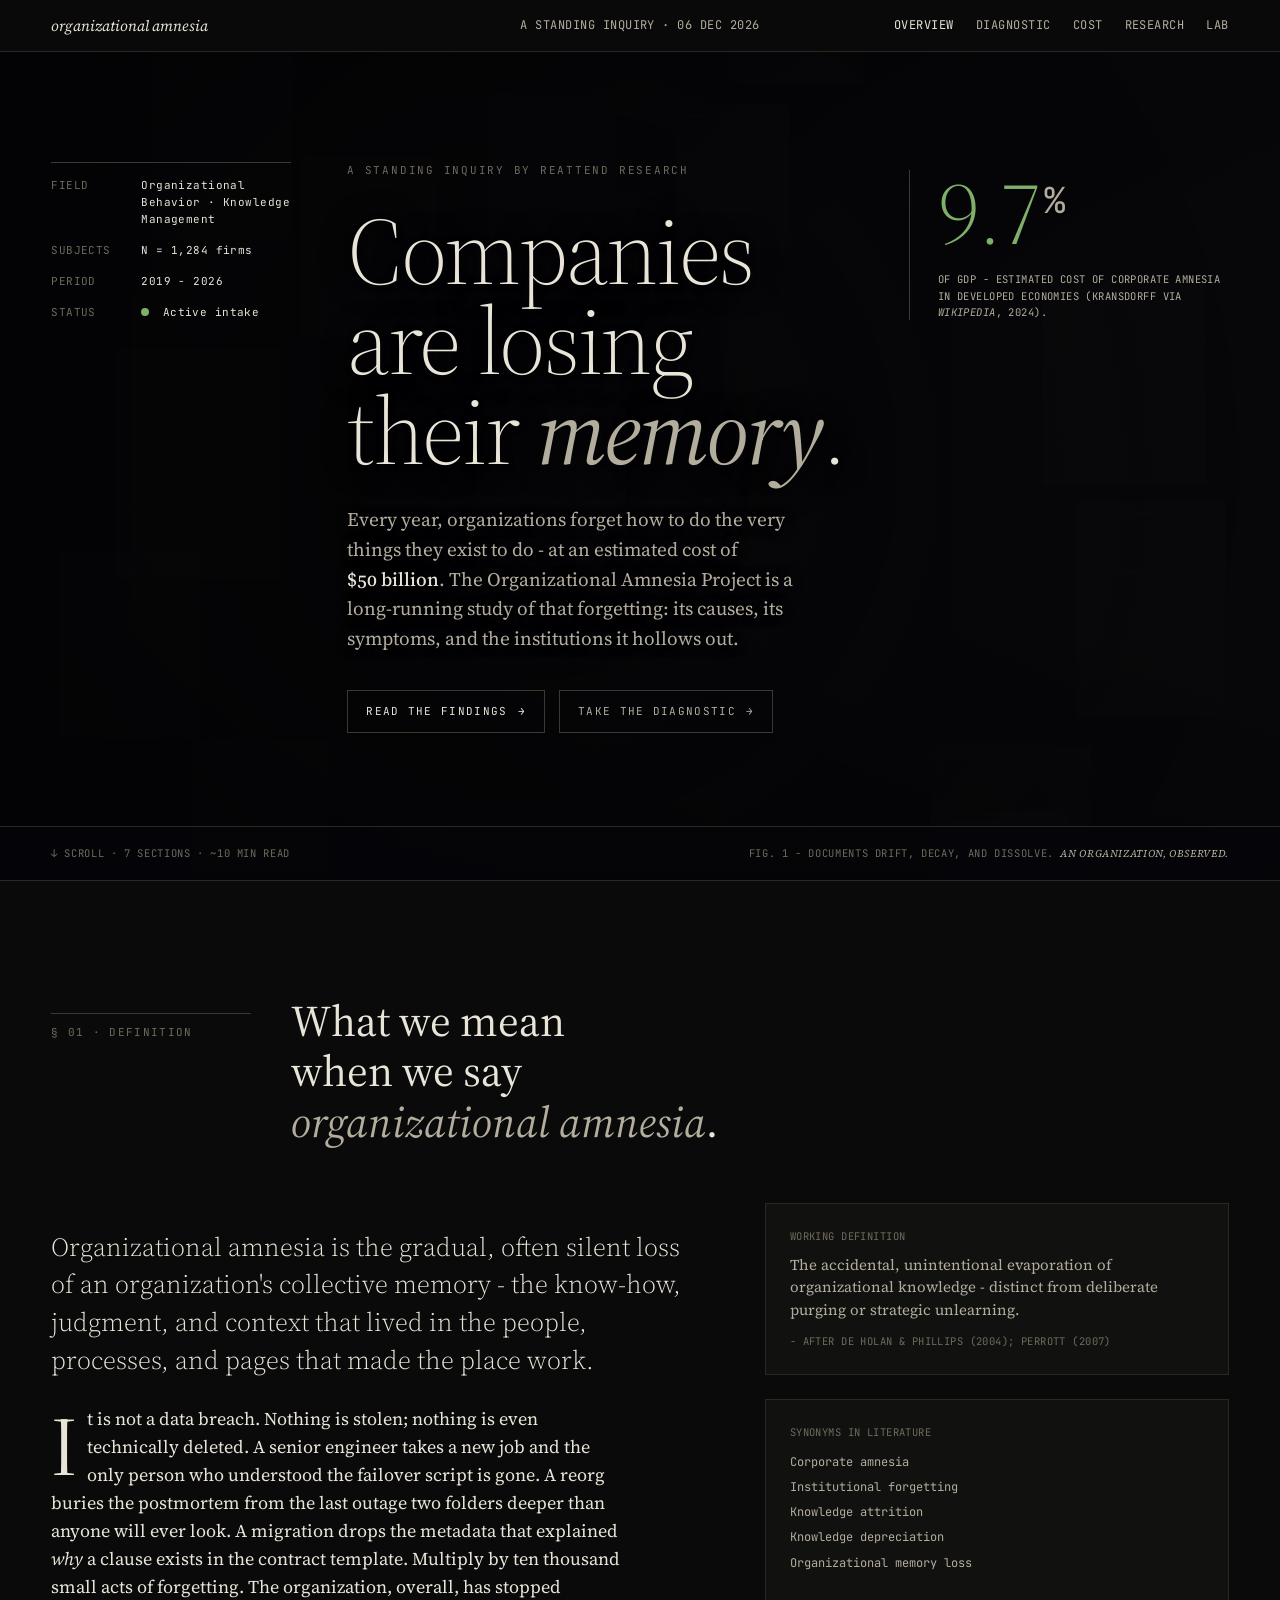
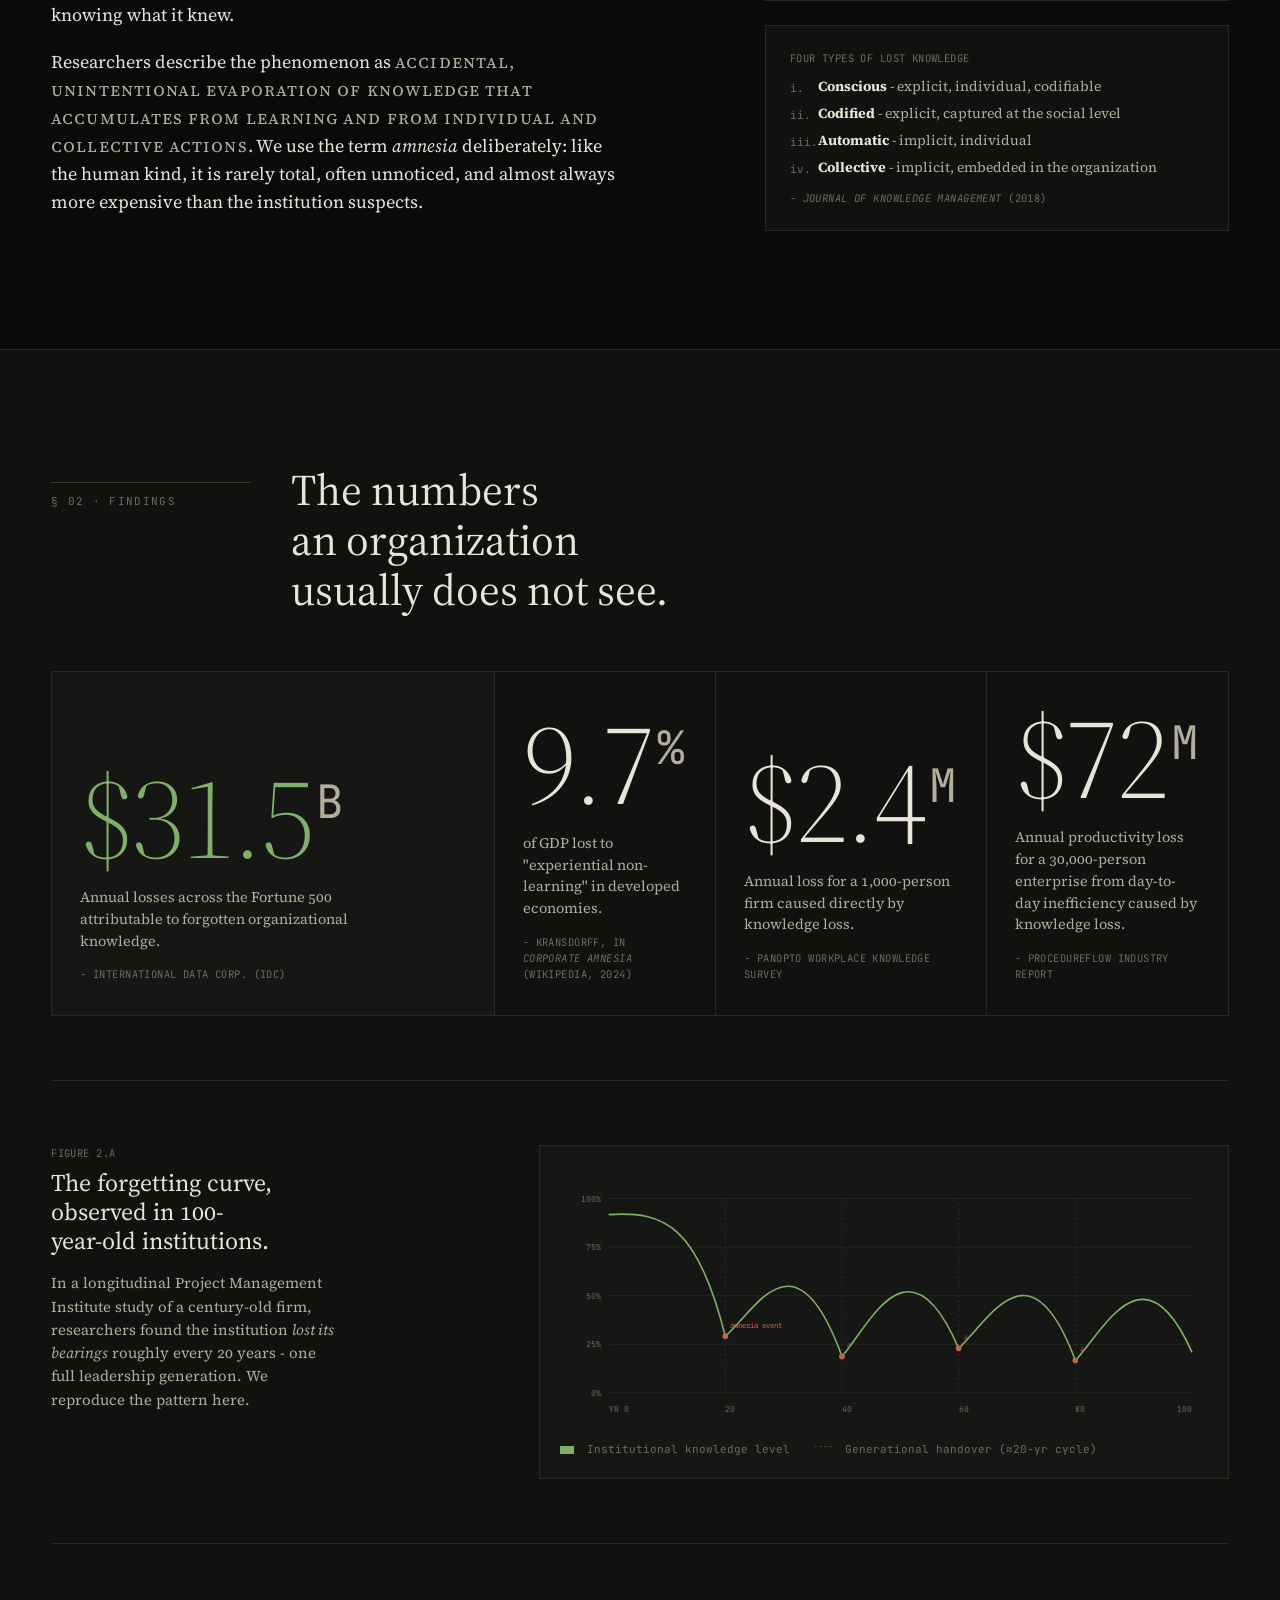
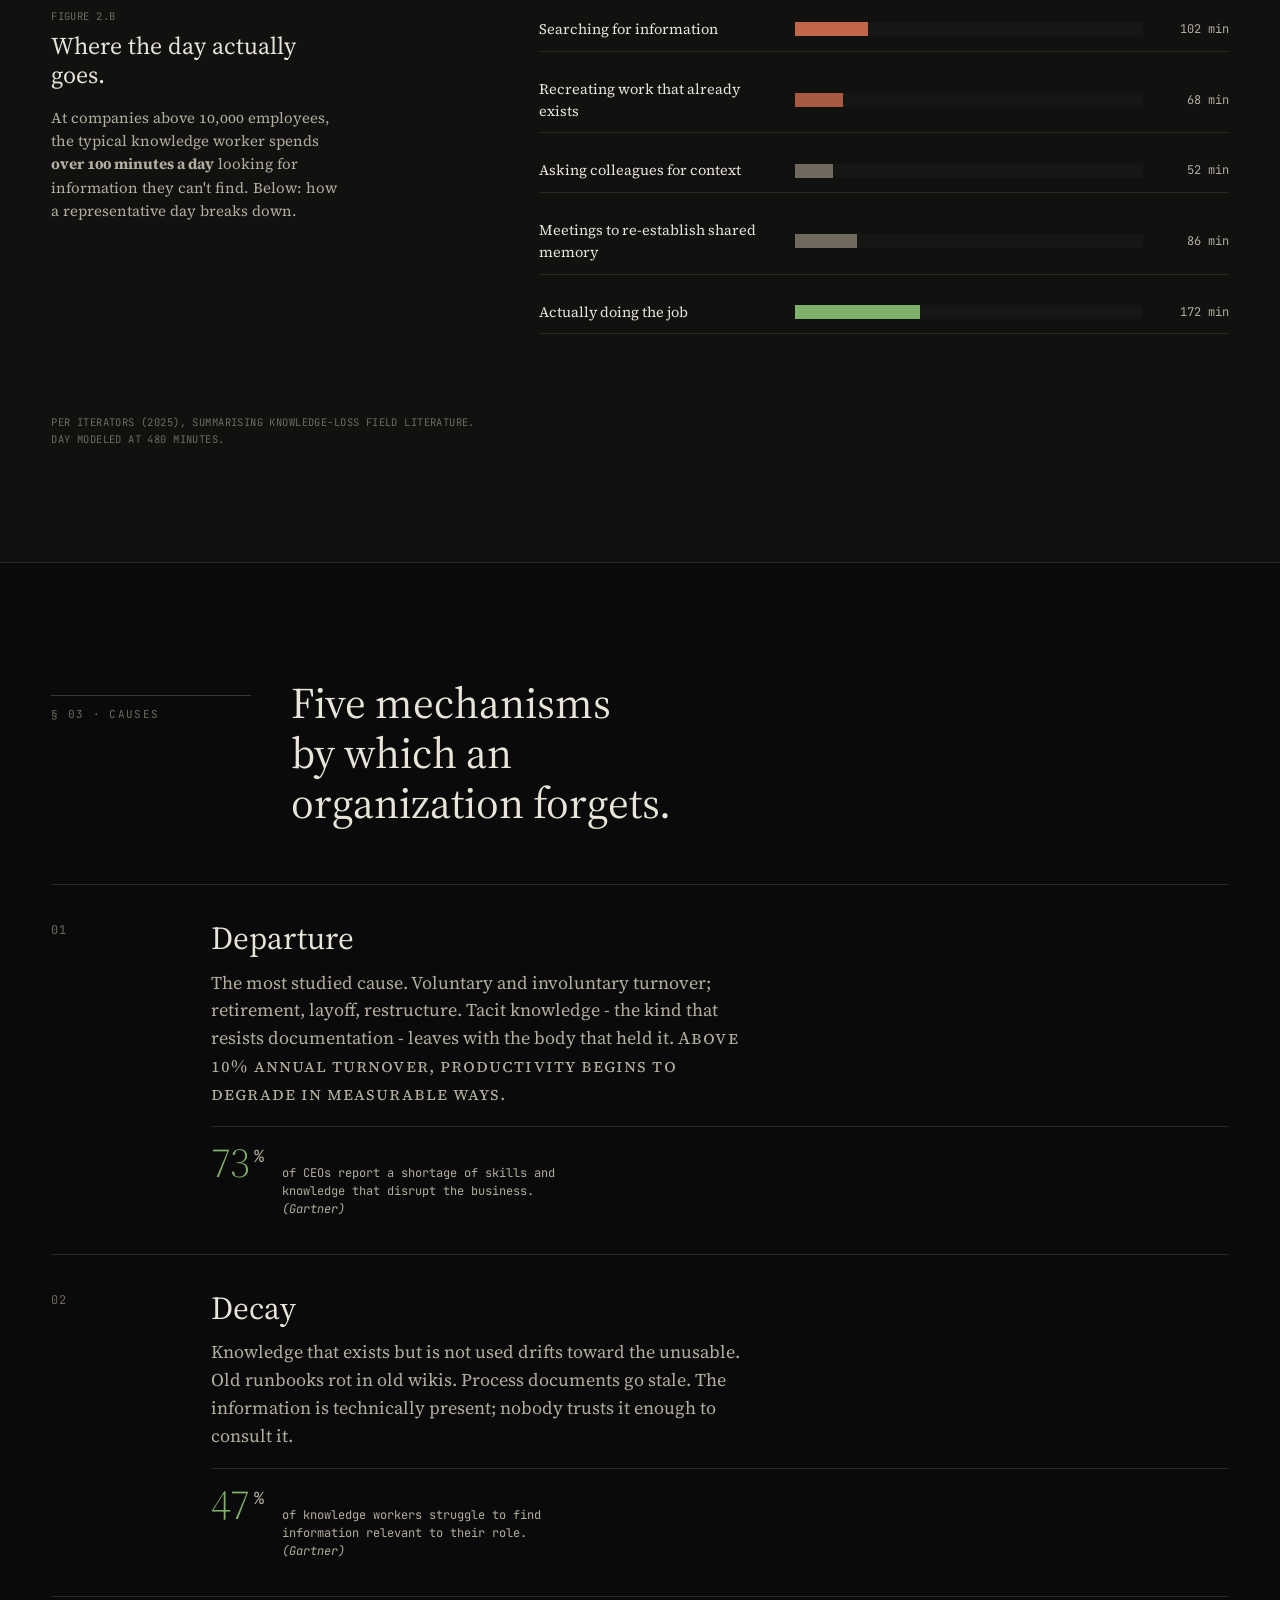
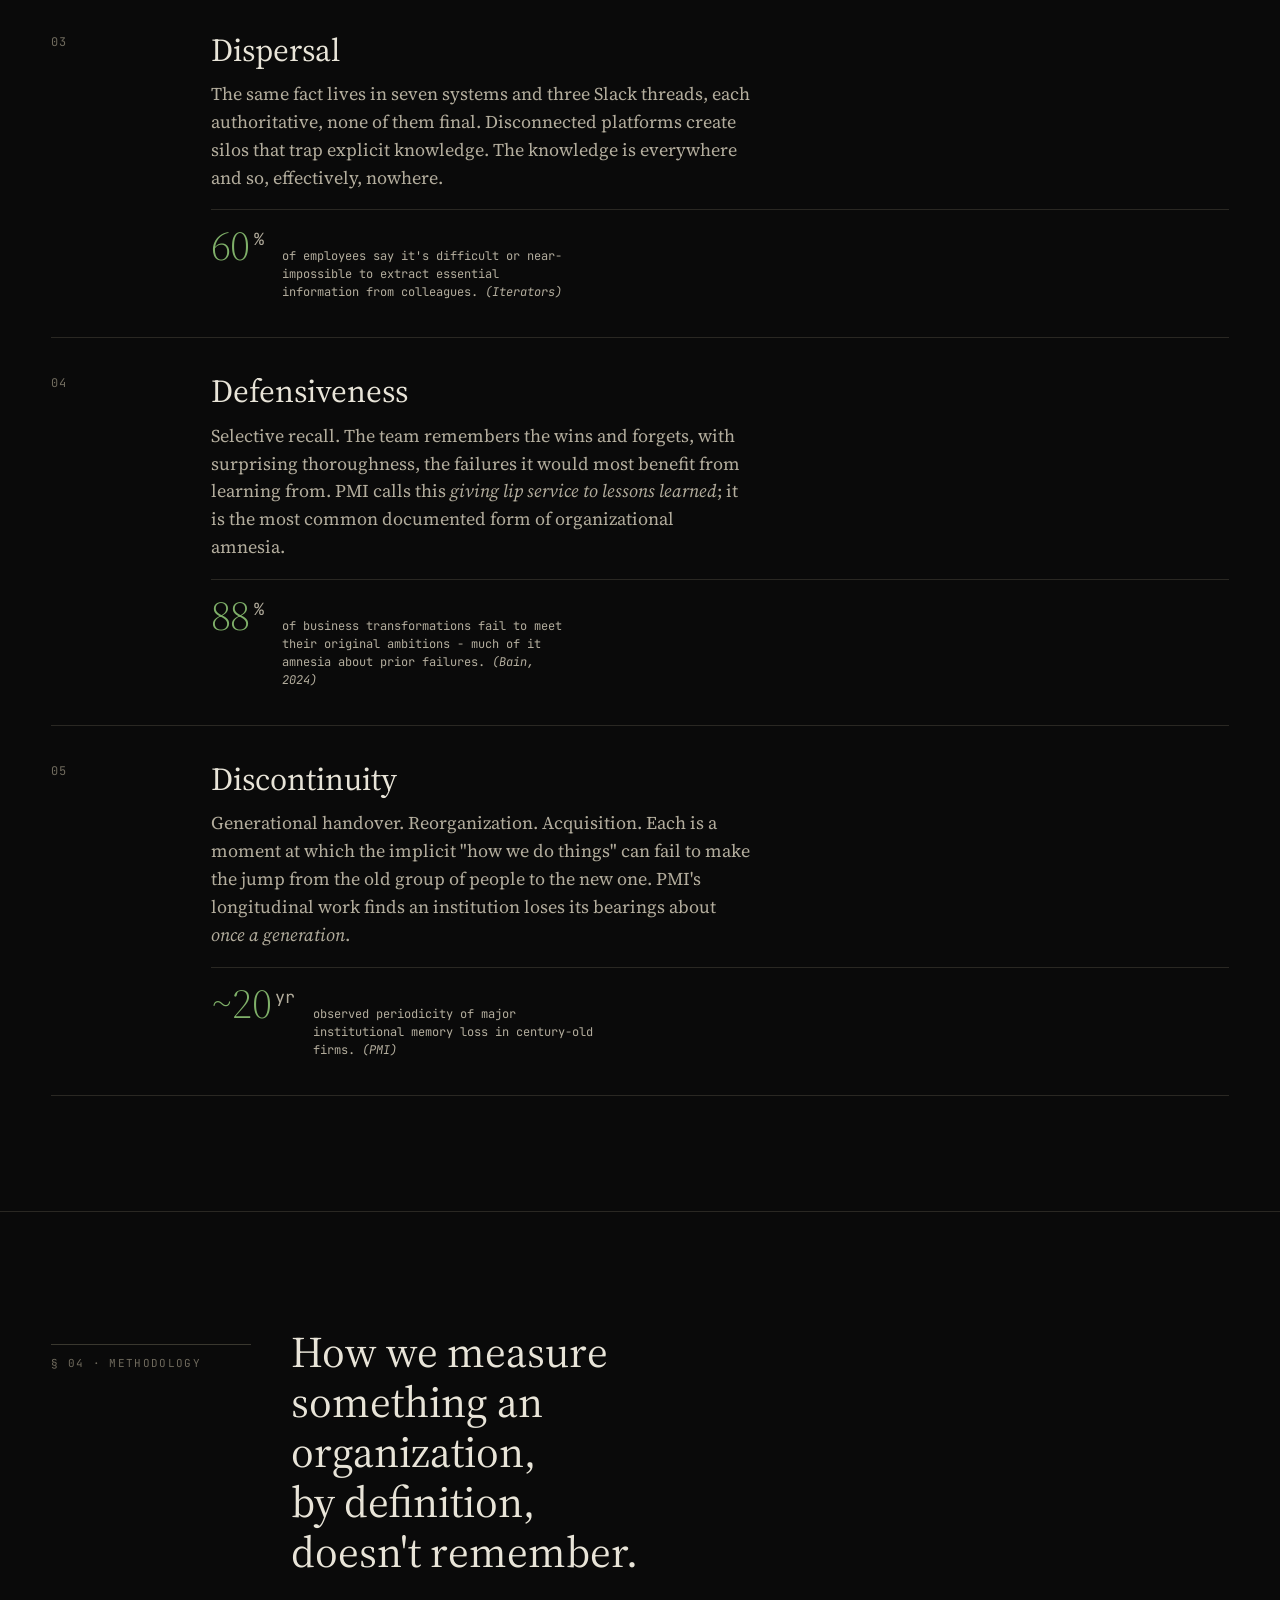
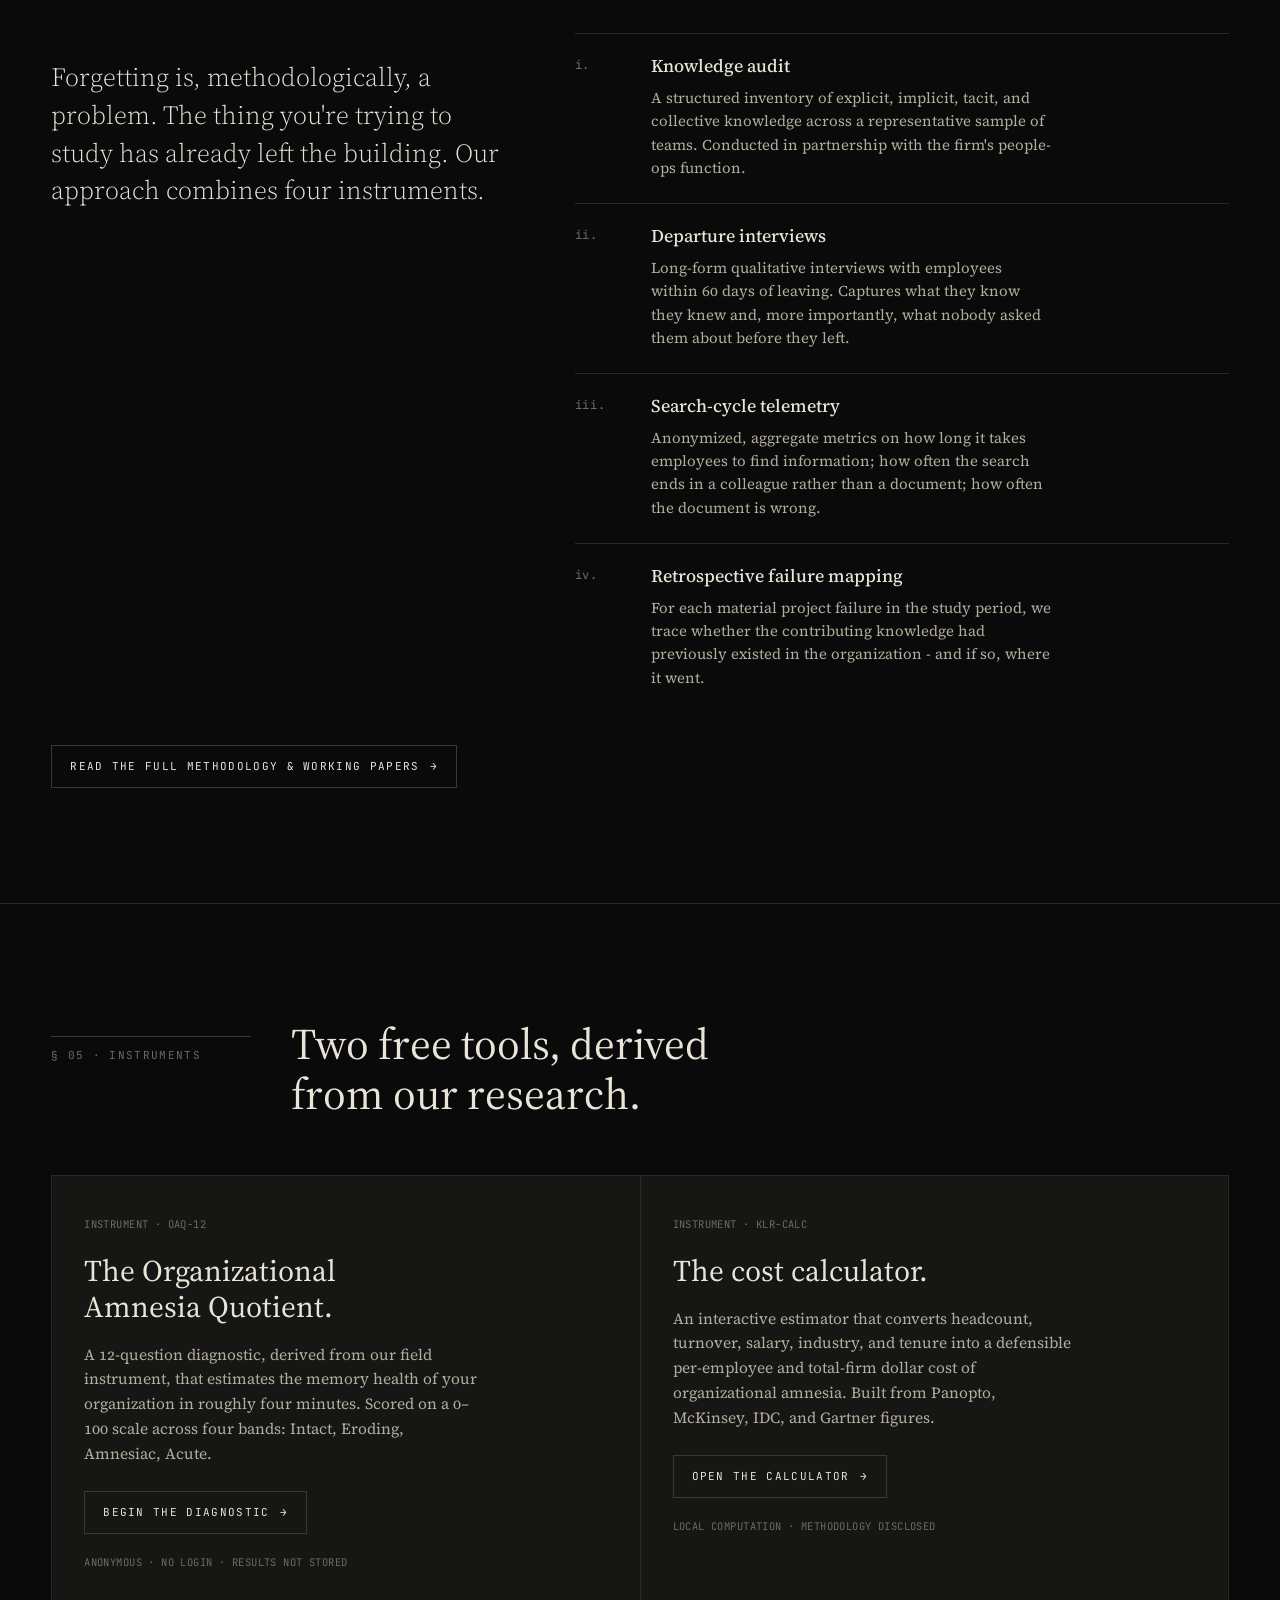
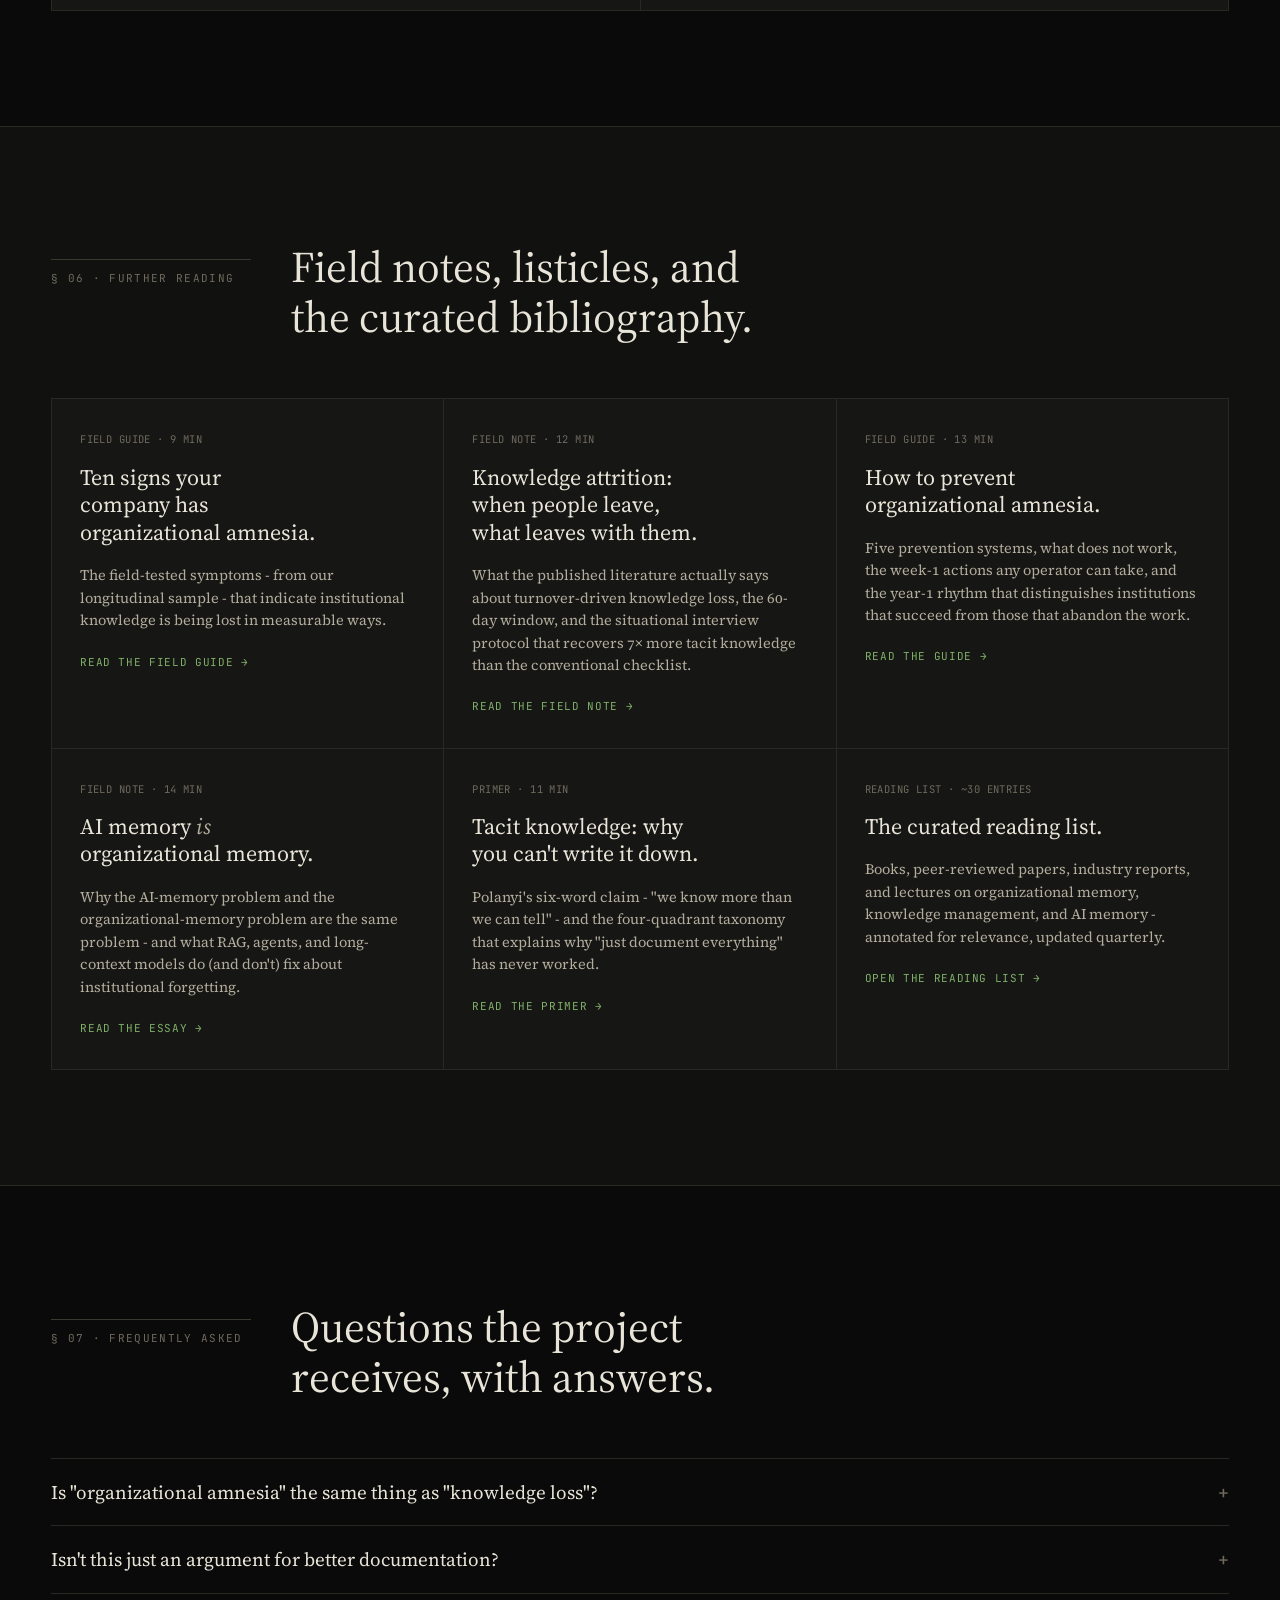
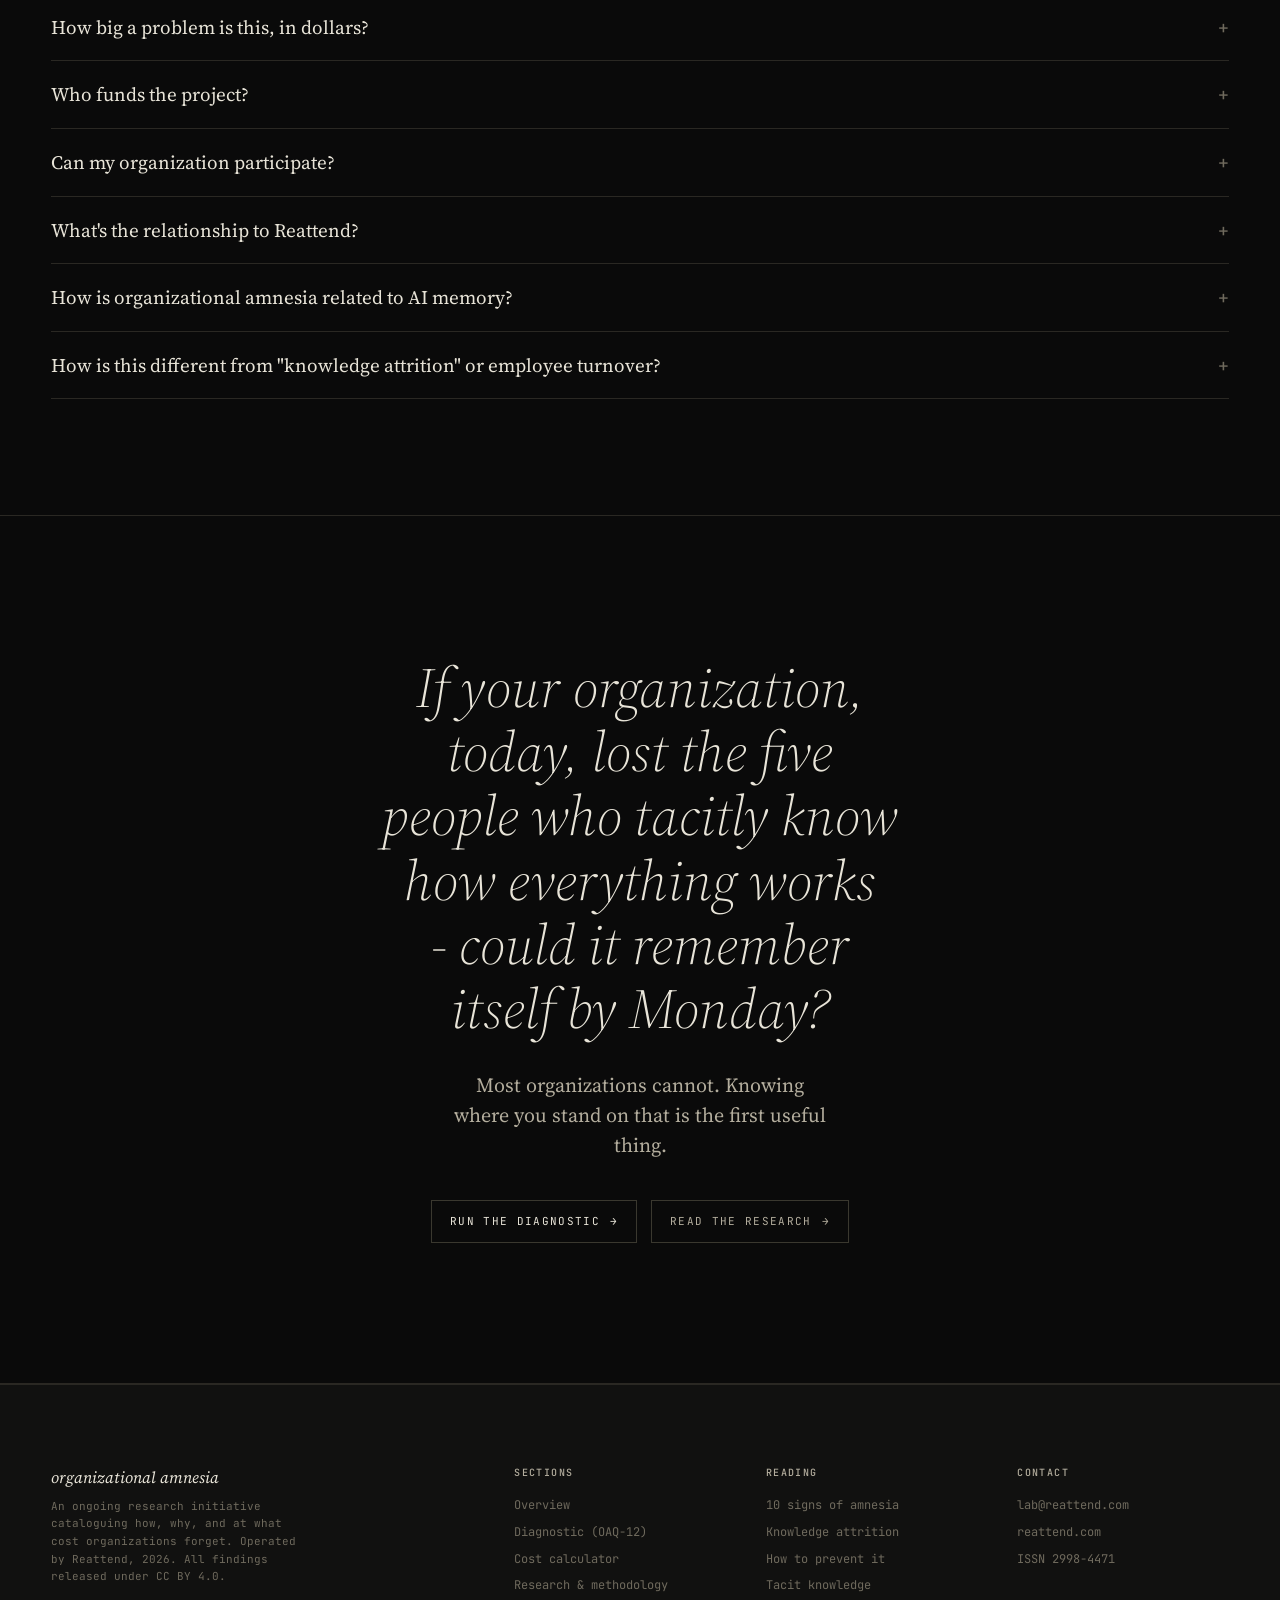
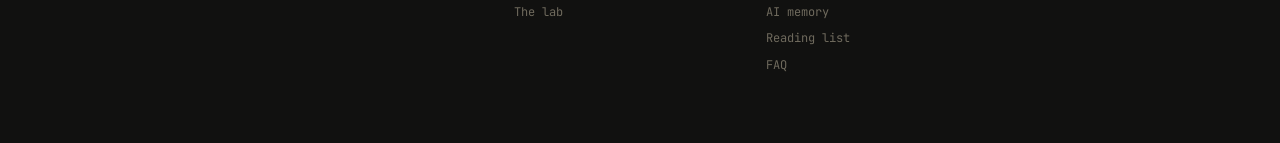
==== commit 77d72365: "Deeper humanization pass Word-level swaps across all essays: - etiology -> causes - isomorphic -> th" ====
--- a/index.html
+++ b/index.html
@@ -103,7 +103,7 @@
       "name": "How is organizational amnesia related to AI memory?",
       "acceptedAnswer": {
         "@type": "Answer",
-        "text": "Closely. The retrieval, ranking, and freshness problems organizations have always had with their wikis, runbooks, and decision records are the same problems AI engineers are now solving with RAG, vector stores, and agent memory. The AI-memory problem and the organizational-memory problem are isomorphic - see the dedicated essay at /ai-memory.html."
+        "text": "Closely. The retrieval, ranking, and freshness problems organizations have always had with their wikis, runbooks, and decision records are the same problems AI engineers are now solving with RAG, vector stores, and agent memory. The AI-memory problem and the organizational-memory problem are the same problem - see the dedicated essay at /ai-memory.html."
       }
     },
     {
@@ -175,7 +175,7 @@
         Organizational amnesia is the gradual, often silent loss of an organization's collective memory - the know-how, judgment, and context that lived in the people, processes, and pages that made the place work.
       </p>
       <p class="dropcap">
-        It is not a data breach. Nothing is stolen; nothing is even, in the strict sense, deleted. A senior engineer takes a new job and the only person who understood the failover script is gone. A reorg buries the postmortem from the last outage two folders deeper than anyone will ever look. A migration drops the metadata that explained <em>why</em> a clause exists in the contract template. Multiply by ten thousand small acts of forgetting. The organization, in aggregate, has stopped knowing what it knew.
+        It is not a data breach. Nothing is stolen; nothing is even technically deleted. A senior engineer takes a new job and the only person who understood the failover script is gone. A reorg buries the postmortem from the last outage two folders deeper than anyone will ever look. A migration drops the metadata that explained <em>why</em> a clause exists in the contract template. Multiply by ten thousand small acts of forgetting. The organization, overall, has stopped knowing what it knew.
       </p>
       <p>
         Researchers describe the phenomenon as <span class="smallcaps">accidental, unintentional evaporation of knowledge that accumulates from learning and from individual and collective actions</span>. We use the term <em>amnesia</em> deliberately: like the human kind, it is rarely total, often unnoticed, and almost always more expensive than the institution suspects.
@@ -184,7 +184,7 @@
 
     <aside class="defn-side">
       <div class="defn-card">
-        <div class="cite">Operational definition</div>
+        <div class="cite">Working definition</div>
         <p>The accidental, unintentional evaporation of organizational knowledge - distinct from deliberate purging or strategic unlearning.</p>
         <div class="cite muted">- after de Holan &amp; Phillips (2004); Perrott (2007)</div>
       </div>
@@ -327,7 +327,7 @@
 <!-- ============ CAUSES ============ -->
 <section class="section causes" id="causes" data-screen-label="causes">
   <div class="section-head">
-    <div class="label">§ 03 · Etiology</div>
+    <div class="label">§ 03 · Causes</div>
     <h2>Five mechanisms by which an organization forgets.</h2>
   </div>
 
@@ -368,7 +368,7 @@
       <div class="cause-num">05</div>
       <div class="cause-body">
         <h3>Discontinuity</h3>
-        <p>Generational handover. Reorganization. Acquisition. Each is a moment at which the implicit "how we do things" can fail to make the jump from the old constellation of people to the new one. PMI's longitudinal work finds an institution loses its bearings about <em>once a generation</em>.</p>
+        <p>Generational handover. Reorganization. Acquisition. Each is a moment at which the implicit "how we do things" can fail to make the jump from the old group of people to the new one. PMI's longitudinal work finds an institution loses its bearings about <em>once a generation</em>.</p>
         <div class="cause-stat"><span class="figure small">~20<span class="unit">yr</span></span><span class="cite">observed periodicity of major institutional memory loss in century-old firms. <em>(PMI)</em></span></div>
       </div>
     </li>
@@ -427,14 +427,14 @@
 <section class="section tools" id="tools" data-screen-label="tools">
   <div class="section-head">
     <div class="label">§ 05 · Instruments</div>
-    <h2>Two free tools, derived from the project's research.</h2>
+    <h2>Two free tools, derived from our research.</h2>
   </div>
 
   <div class="tool-grid">
     <div class="tool-card">
       <div class="cite">Instrument · OAQ-12</div>
       <h3>The Organizational Amnesia Quotient.</h3>
-      <p>A 12-question diagnostic, derived from the project's field instrument, that estimates the memory health of your organization in roughly four minutes. Scored on a 0–100 scale across four bands: Intact, Eroding, Amnesiac, Acute.</p>
+      <p>A 12-question diagnostic, derived from our field instrument, that estimates the memory health of your organization in roughly four minutes. Scored on a 0–100 scale across four bands: Intact, Eroding, Amnesiac, Acute.</p>
       <a class="btn" href="quiz.html"><span>Begin the diagnostic</span><span class="arrow">→</span></a>
       <div class="cite tool-foot">Anonymous · No login · Results not stored</div>
     </div>
@@ -460,7 +460,7 @@
     <a class="read-card" href="signs.html">
       <div class="cite">Field guide · 9 min</div>
       <h3>Ten signs your company has organizational amnesia.</h3>
-      <p>The field-tested symptoms - drawn from the project's longitudinal sample - that indicate institutional knowledge is being lost in measurable ways.</p>
+      <p>The field-tested symptoms - from our longitudinal sample - that indicate institutional knowledge is being lost in measurable ways.</p>
       <span class="read-more">Read the field guide <span class="arrow">→</span></span>
     </a>
 
@@ -474,14 +474,14 @@
     <a class="read-card" href="prevent.html">
       <div class="cite">Field guide · 13 min</div>
       <h3>How to prevent organizational amnesia.</h3>
-      <p>Five prevention systems, what does not work, the week-1 actions any operator can take, and the year-1 cadence that distinguishes institutions that succeed from those that abandon the work.</p>
+      <p>Five prevention systems, what does not work, the week-1 actions any operator can take, and the year-1 rhythm that distinguishes institutions that succeed from those that abandon the work.</p>
       <span class="read-more">Read the guide <span class="arrow">→</span></span>
     </a>
 
     <a class="read-card" href="ai-memory.html">
       <div class="cite">Field note · 14 min</div>
       <h3>AI memory <em>is</em> organizational memory.</h3>
-      <p>Why the AI-memory problem and the organizational-memory problem are isomorphic - and what RAG, agents, and long-context models do (and don't) fix about institutional forgetting.</p>
+      <p>Why the AI-memory problem and the organizational-memory problem are the same problem - and what RAG, agents, and long-context models do (and don't) fix about institutional forgetting.</p>
       <span class="read-more">Read the essay <span class="arrow">→</span></span>
     </a>
 
@@ -535,7 +535,7 @@
     </details>
     <details>
       <summary>How is organizational amnesia related to AI memory?</summary>
-      <div class="faq-body"><p>Closely. The retrieval, ranking, and freshness problems that organizations have always had with their wikis, runbooks, and decision records are the same problems AI engineers are now solving with RAG, vector stores, and agent memory. We argue in <a href="ai-memory.html">a dedicated essay</a> that AI memory and organizational memory are isomorphic - and that the older knowledge-management literature has 30 years of warnings the AI-memory community is now beginning to rediscover.</p></div>
+      <div class="faq-body"><p>Closely. The retrieval, ranking, and freshness problems that organizations have always had with their wikis, runbooks, and decision records are the same problems AI engineers are now solving with RAG, vector stores, and agent memory. We argue in <a href="ai-memory.html">a dedicated essay</a> that AI memory and organizational memory are the same problem - and that the older knowledge-management literature has 30 years of warnings the AI-memory community is now beginning to rediscover.</p></div>
     </details>
     <details>
       <summary>How is this different from "knowledge attrition" or employee turnover?</summary>
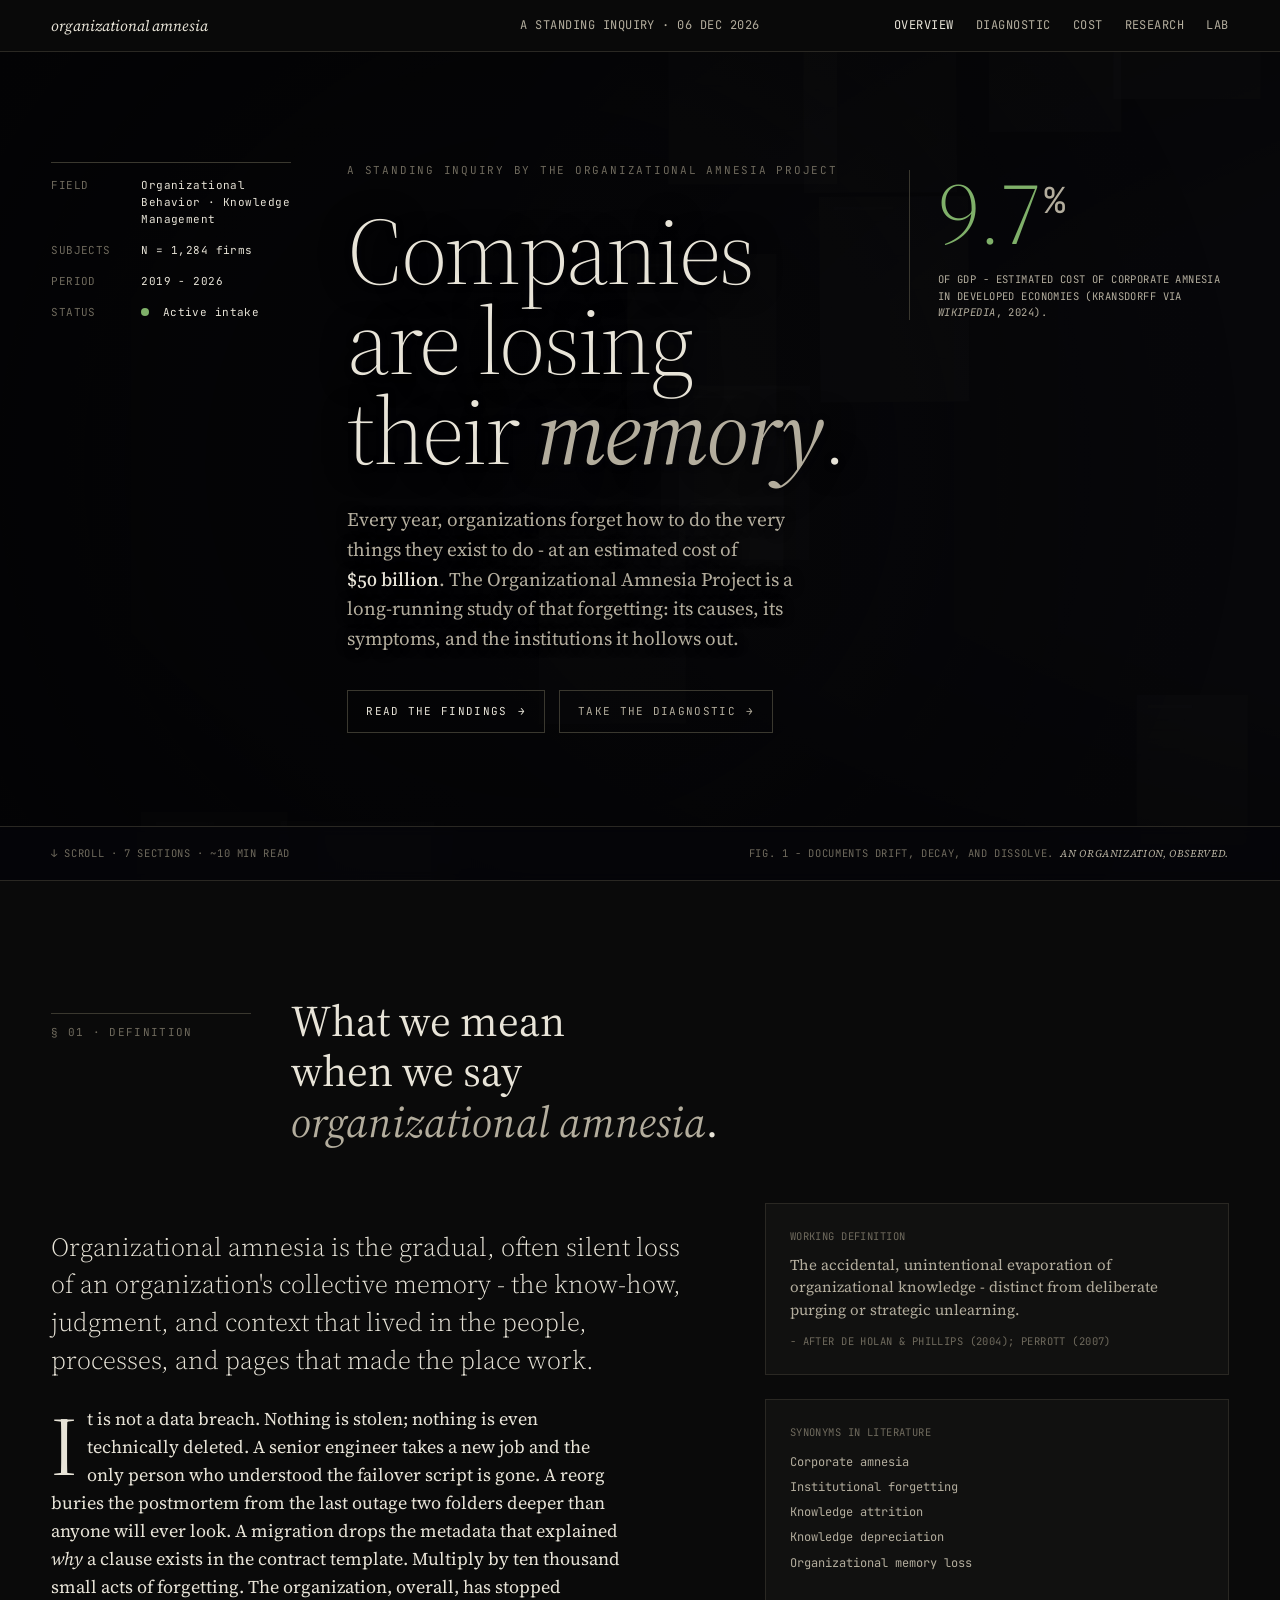
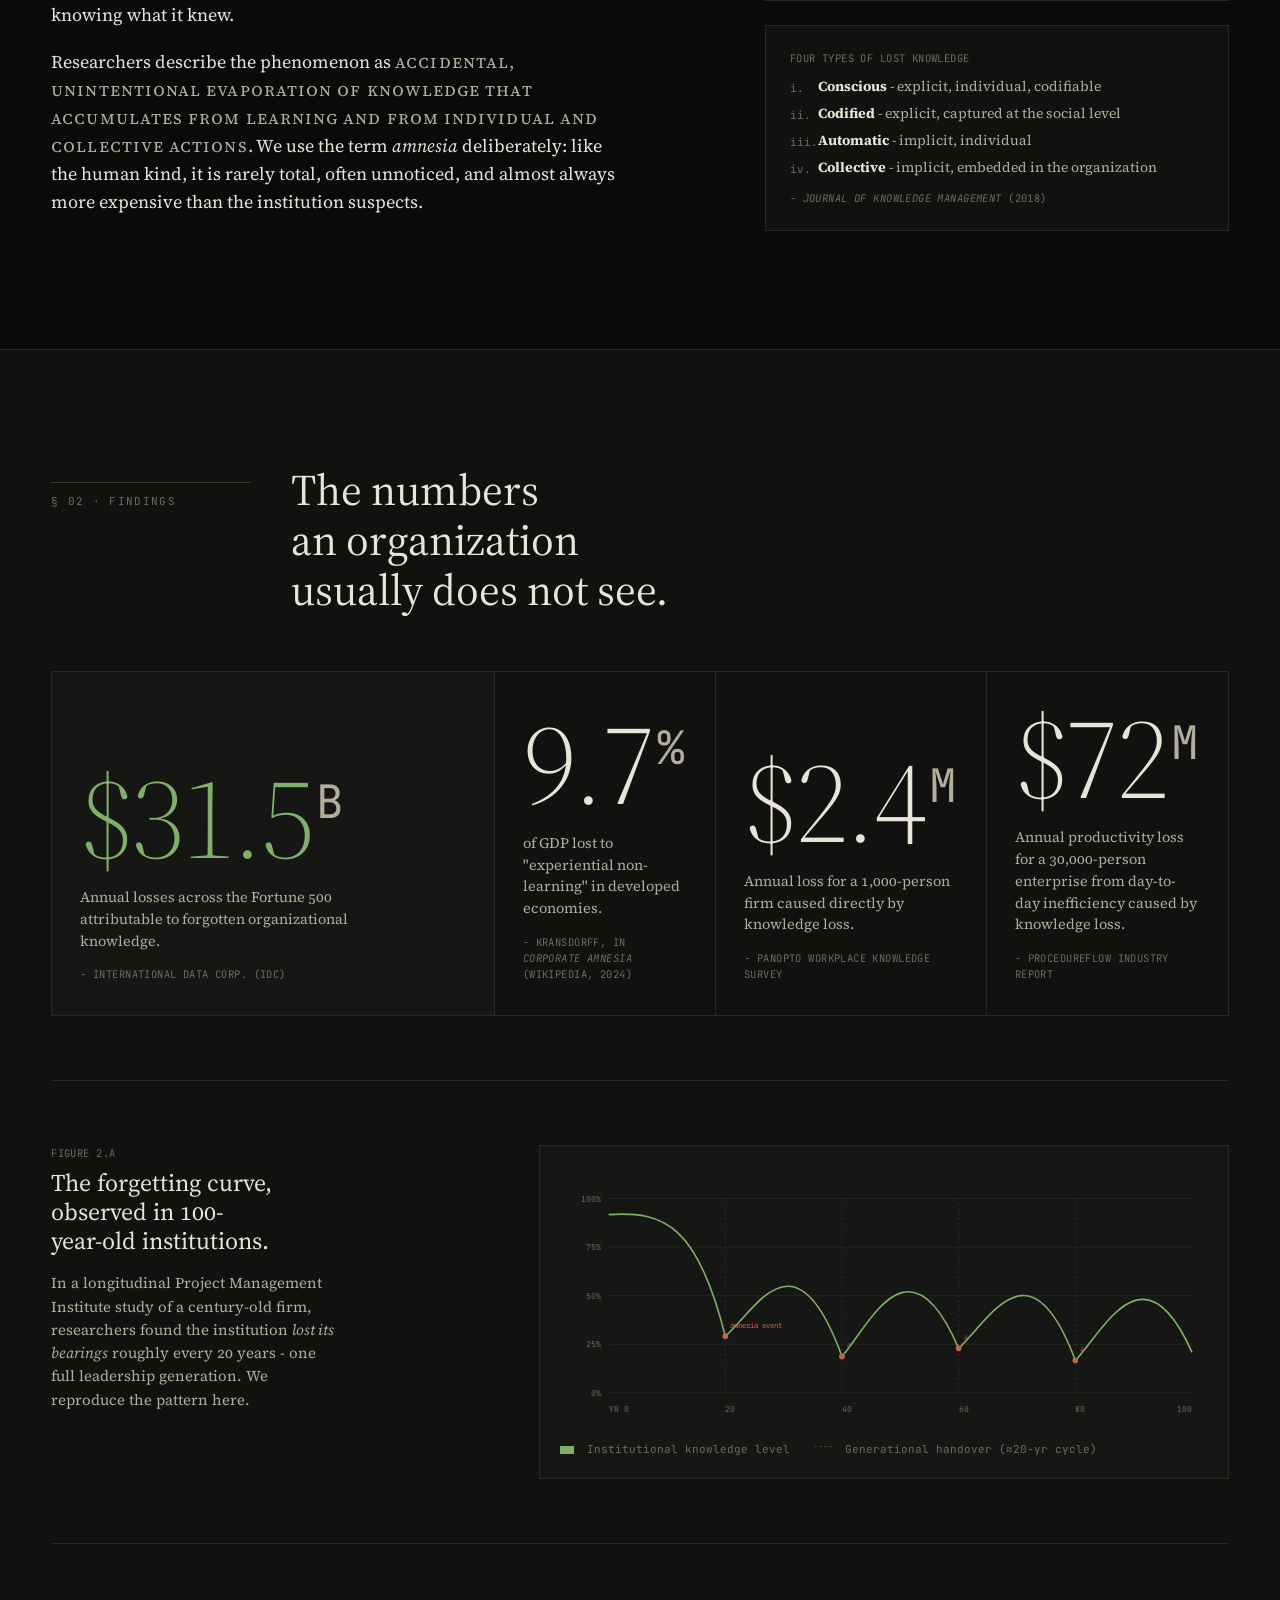
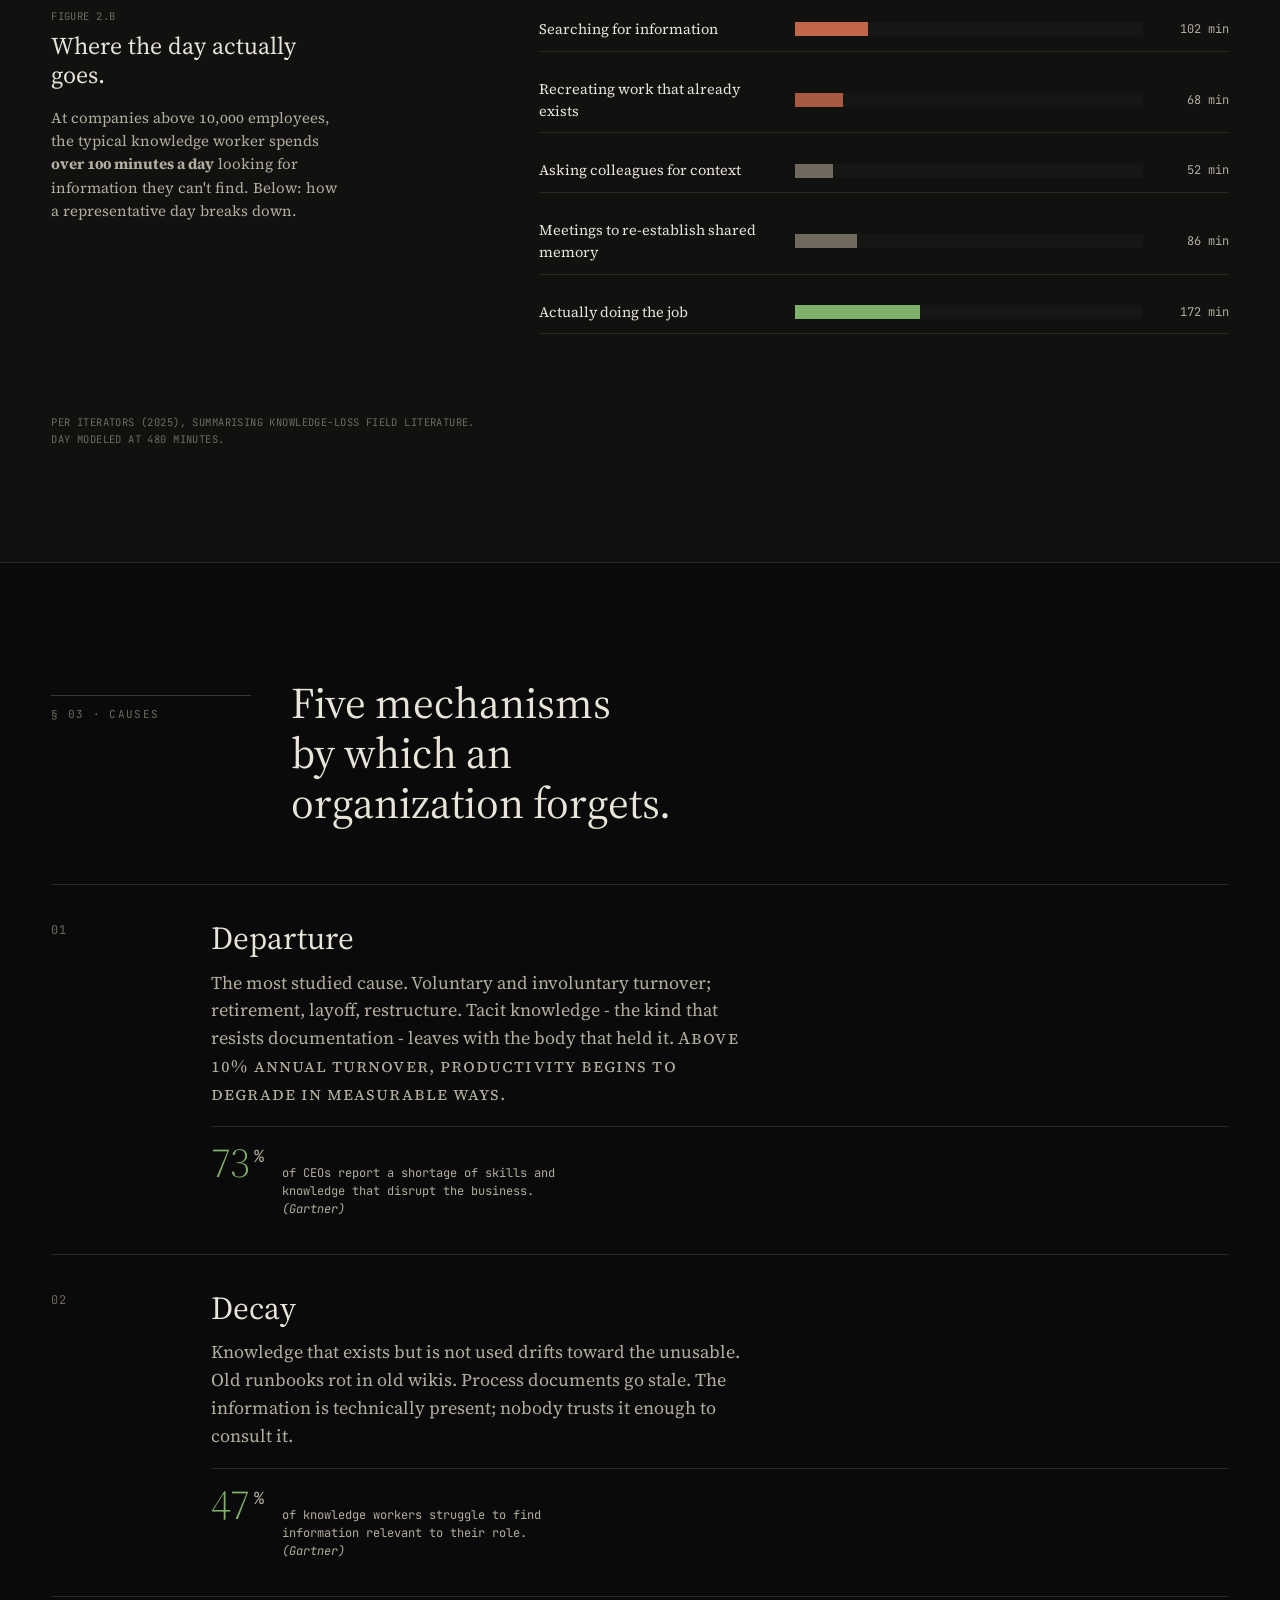
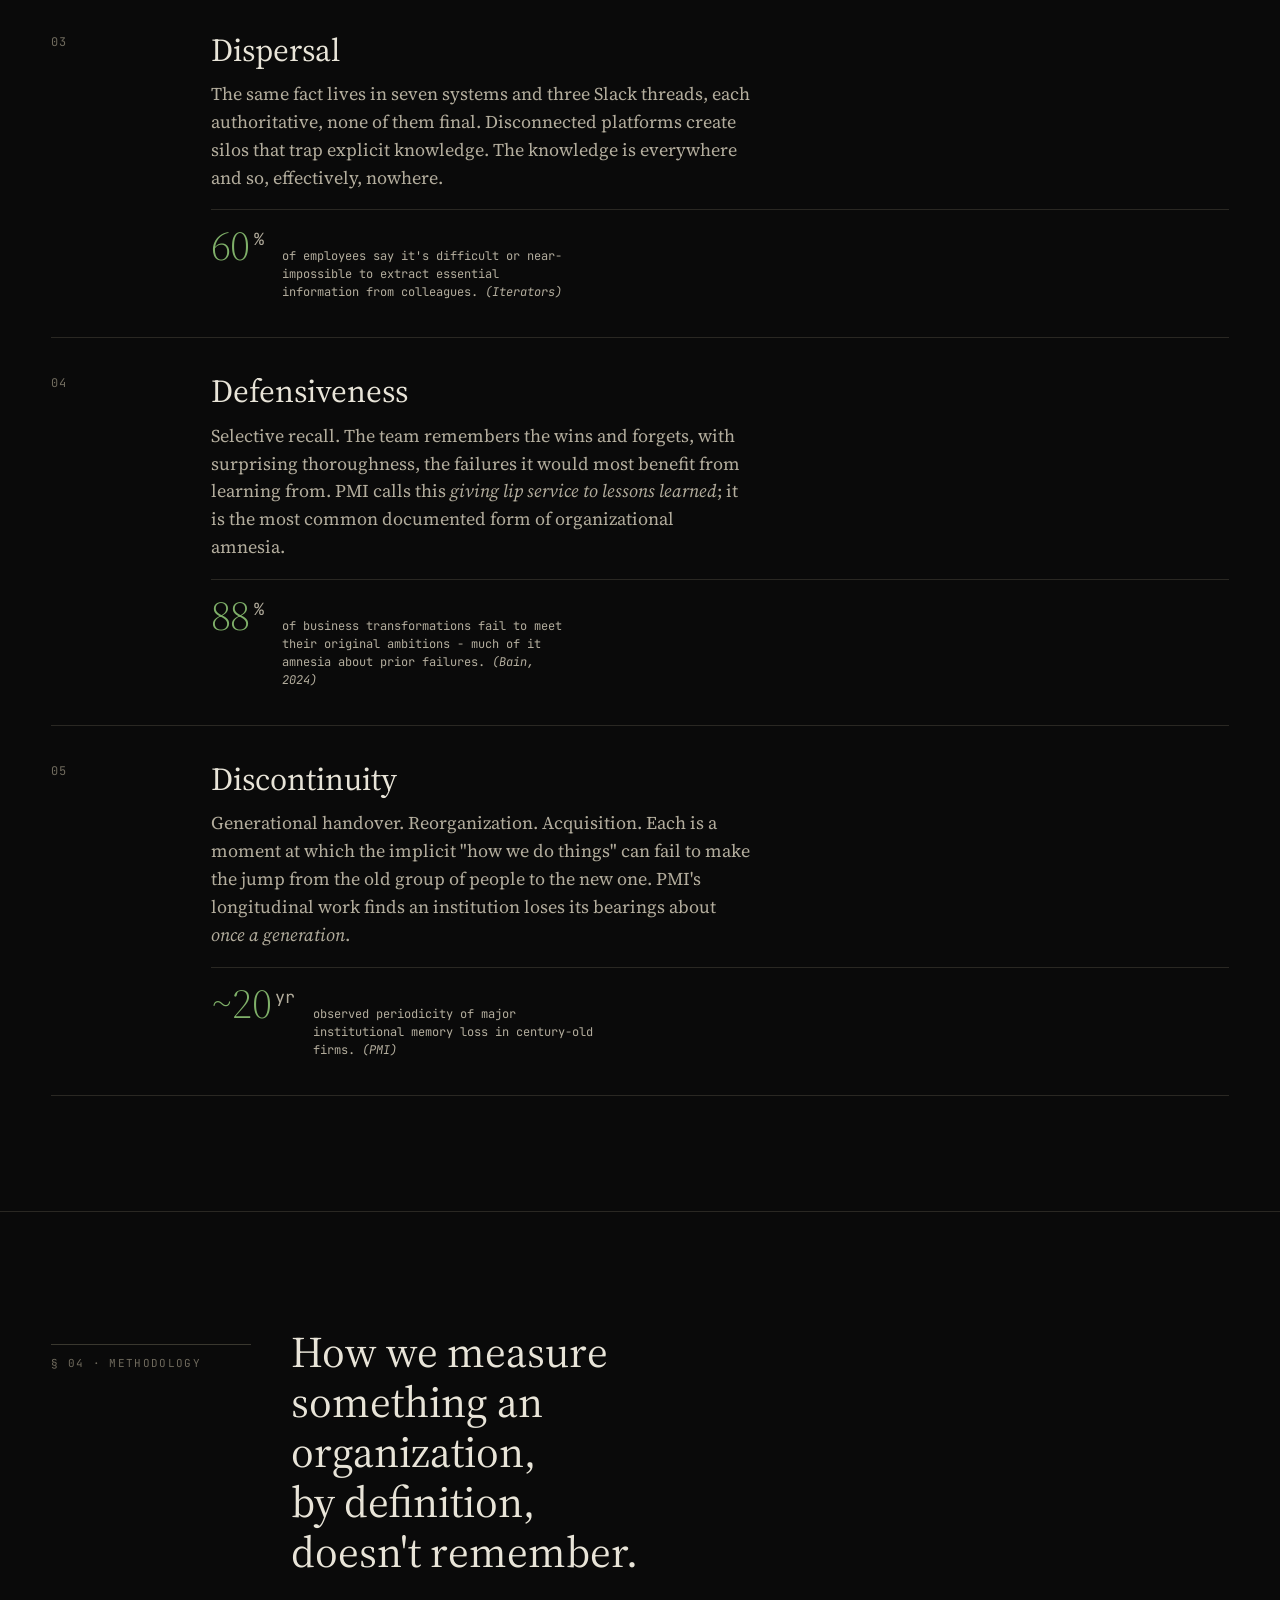
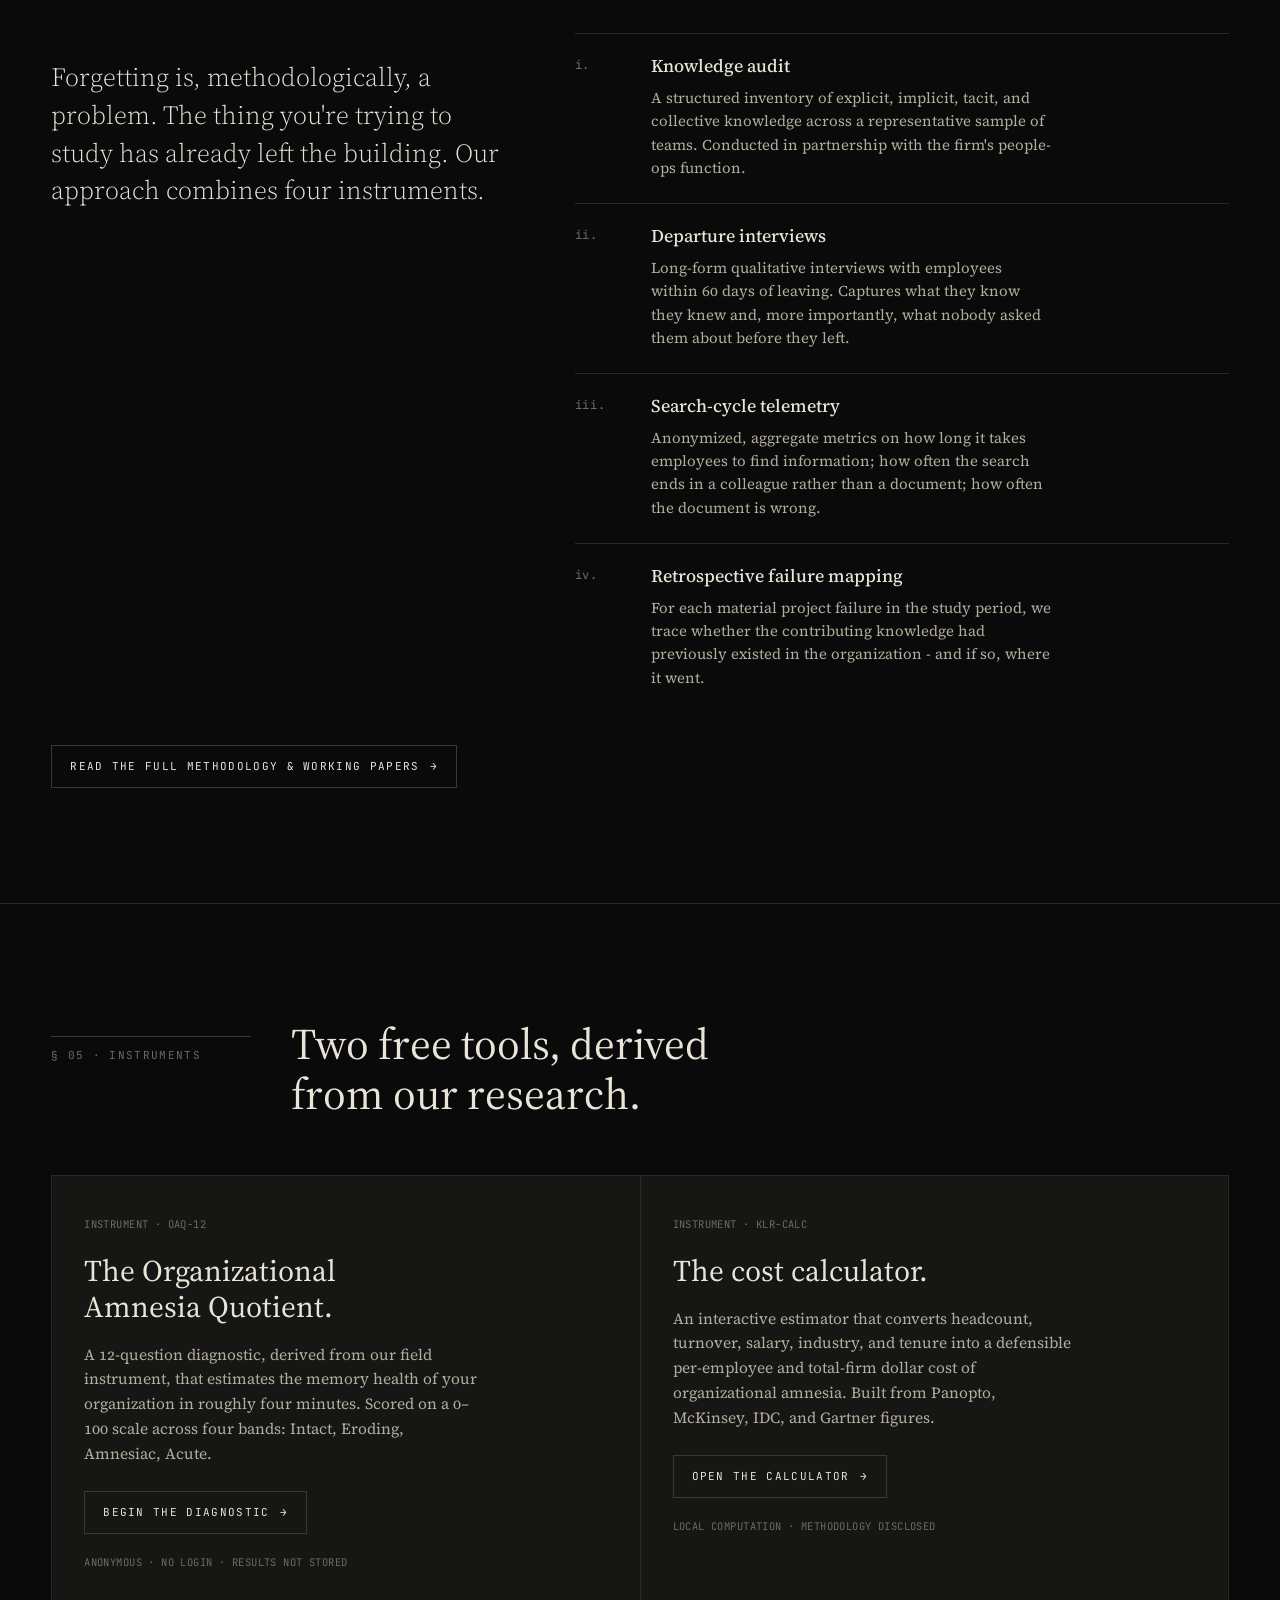
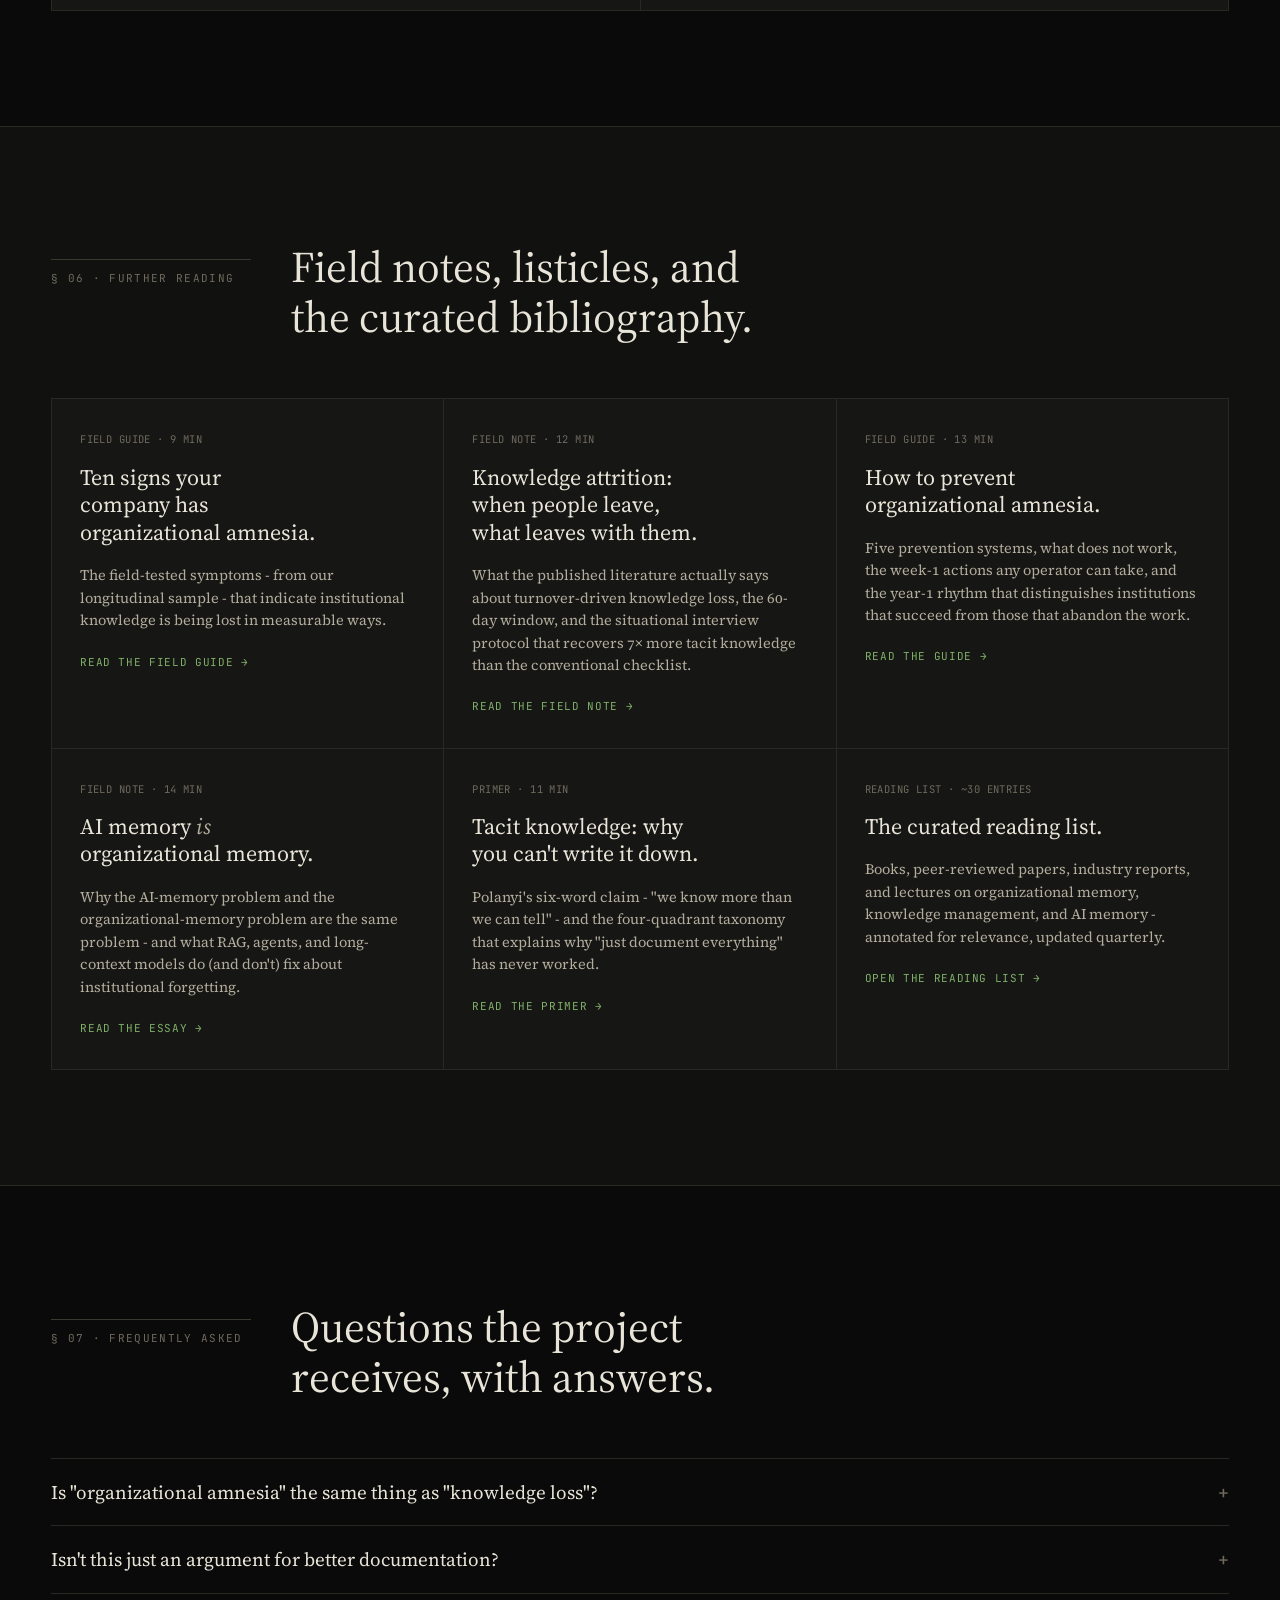
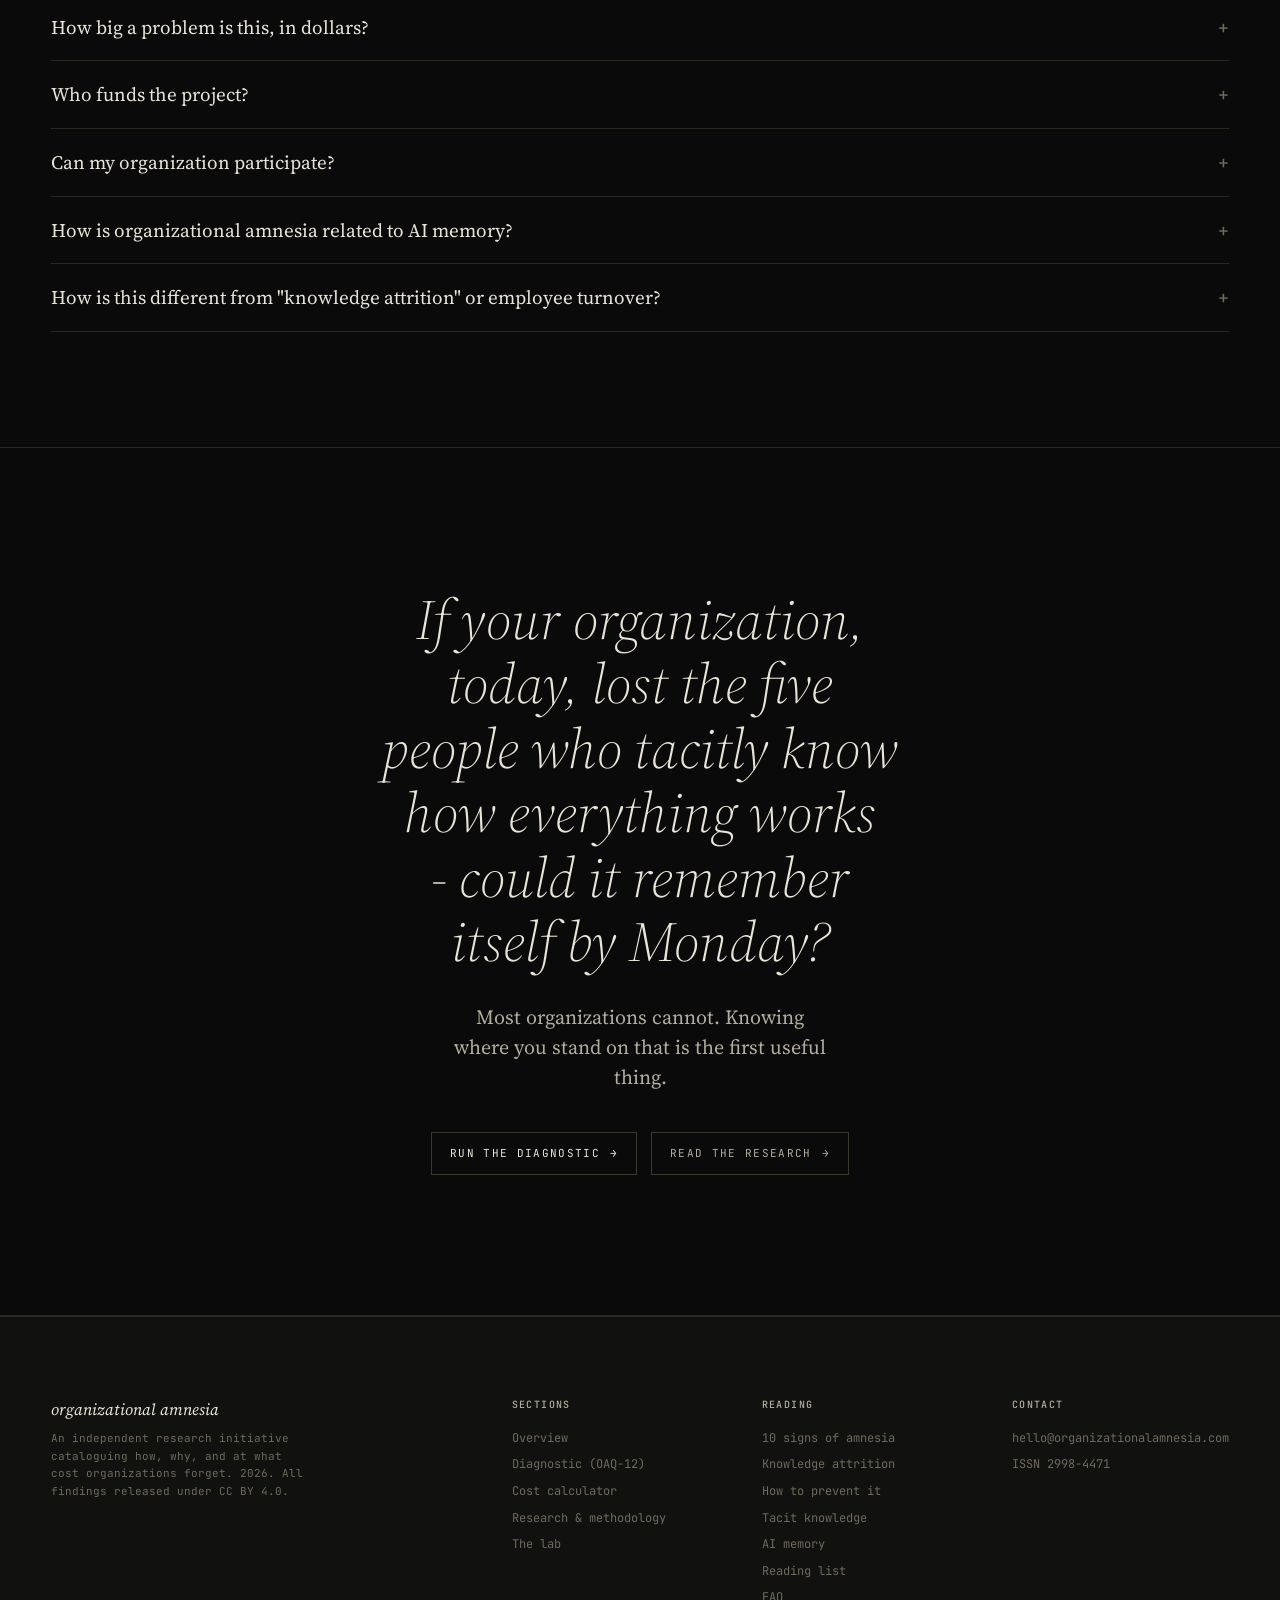
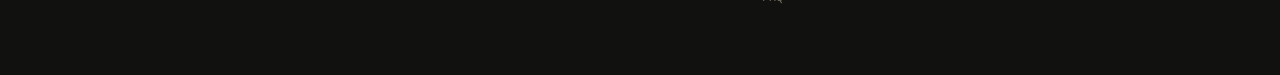
==== commit 553890bb: "Remove all Reattend references from the public site Strategic shift: build organizationalamnesia.com" ====
--- a/index.html
+++ b/index.html
@@ -36,13 +36,7 @@
   "name": "organizational amnesia",
   "alternateName": "The Organizational Amnesia Project",
   "url": "https://organizationalamnesia.com/",
-  "description": "A research initiative cataloguing how, why, and at what cost organizations forget.",
-  "parentOrganization": {
-    "@type": "Organization",
-    "name": "Reattend",
-    "url": "https://reattend.com"
-  },
-  "sameAs": ["https://reattend.com"]
+  "description": "A research initiative cataloguing how, why, and at what cost organizations forget."
 }
 </script>
 <script type="application/ld+json">
@@ -79,7 +73,7 @@
       "name": "Who funds the project?",
       "acceptedAnswer": {
         "@type": "Answer",
-        "text": "The project is operated as a research initiative of Reattend. All findings are released openly under CC BY 4.0; participating firms are anonymized."
+        "text": "The Organizational Amnesia Project is privately funded. There are no external sponsors, advertisers, or paid placements. All findings are released openly under CC BY 4.0; participating firms are anonymized."
       }
     },
     {
@@ -87,15 +81,7 @@
       "name": "Can my organization participate?",
       "acceptedAnswer": {
         "@type": "Answer",
-        "text": "Yes - intake for the 2026–2027 cohort is open. Email lab@reattend.com with a one-paragraph description of your firm and what you'd like to learn."
-      }
-    },
-    {
-      "@type": "Question",
-      "name": "What's the relationship to Reattend?",
-      "acceptedAnswer": {
-        "@type": "Answer",
-        "text": "Reattend builds tools to mitigate organizational amnesia in practice. The project is upstream of that work - we'd publish the same findings if no product existed."
+        "text": "Yes - intake for the 2026–2027 cohort is open. Email hello@organizationalamnesia.com with a one-paragraph description of your firm and what you'd like to learn."
       }
     },
     {
@@ -134,7 +120,7 @@
     </div>
 
     <div class="hero-body">
-      <div class="hero-eyebrow">A Standing Inquiry by Reattend Research</div>
+      <div class="hero-eyebrow">A Standing Inquiry by the Organizational Amnesia Project</div>
       <h1 class="hero-title">
         Companies are losing<br />
         their <em>memory</em>.
@@ -523,15 +509,11 @@
     </details>
     <details>
       <summary>Who funds the project?</summary>
-      <div class="faq-body"><p>The project is operated as a research initiative of Reattend, with academic partners noted on the <a href="team.html">Lab</a> page. All findings are released openly under CC&nbsp;BY&nbsp;4.0; participating firms are anonymized.</p></div>
+      <div class="faq-body"><p>The Organizational Amnesia Project is privately funded. There are no external sponsors, advertisers, or paid placements. Academic partners are noted on the <a href="team.html">Lab</a> page. All findings are released openly under CC&nbsp;BY&nbsp;4.0; participating firms are anonymized.</p></div>
     </details>
     <details>
       <summary>Can my organization participate?</summary>
-      <div class="faq-body"><p>Yes - intake for the 2026–2027 cohort is open. Email <span class="mono-inline">lab@reattend.com</span> with a one-paragraph description of your firm and what you'd like to learn.</p></div>
-    </details>
-    <details>
-      <summary>What's the relationship to Reattend?</summary>
-      <div class="faq-body"><p>Reattend builds tools to mitigate organizational amnesia in practice. The project is upstream of that work - we'd publish the same findings if no product existed. <a href="https://reattend.com">Reattend.com</a> is the product side of the same problem.</p></div>
+      <div class="faq-body"><p>Yes - intake for the 2026–2027 cohort is open. Email <span class="mono-inline">hello@organizationalamnesia.com</span> with a one-paragraph description of your firm and what you'd like to learn.</p></div>
     </details>
     <details>
       <summary>How is organizational amnesia related to AI memory?</summary>
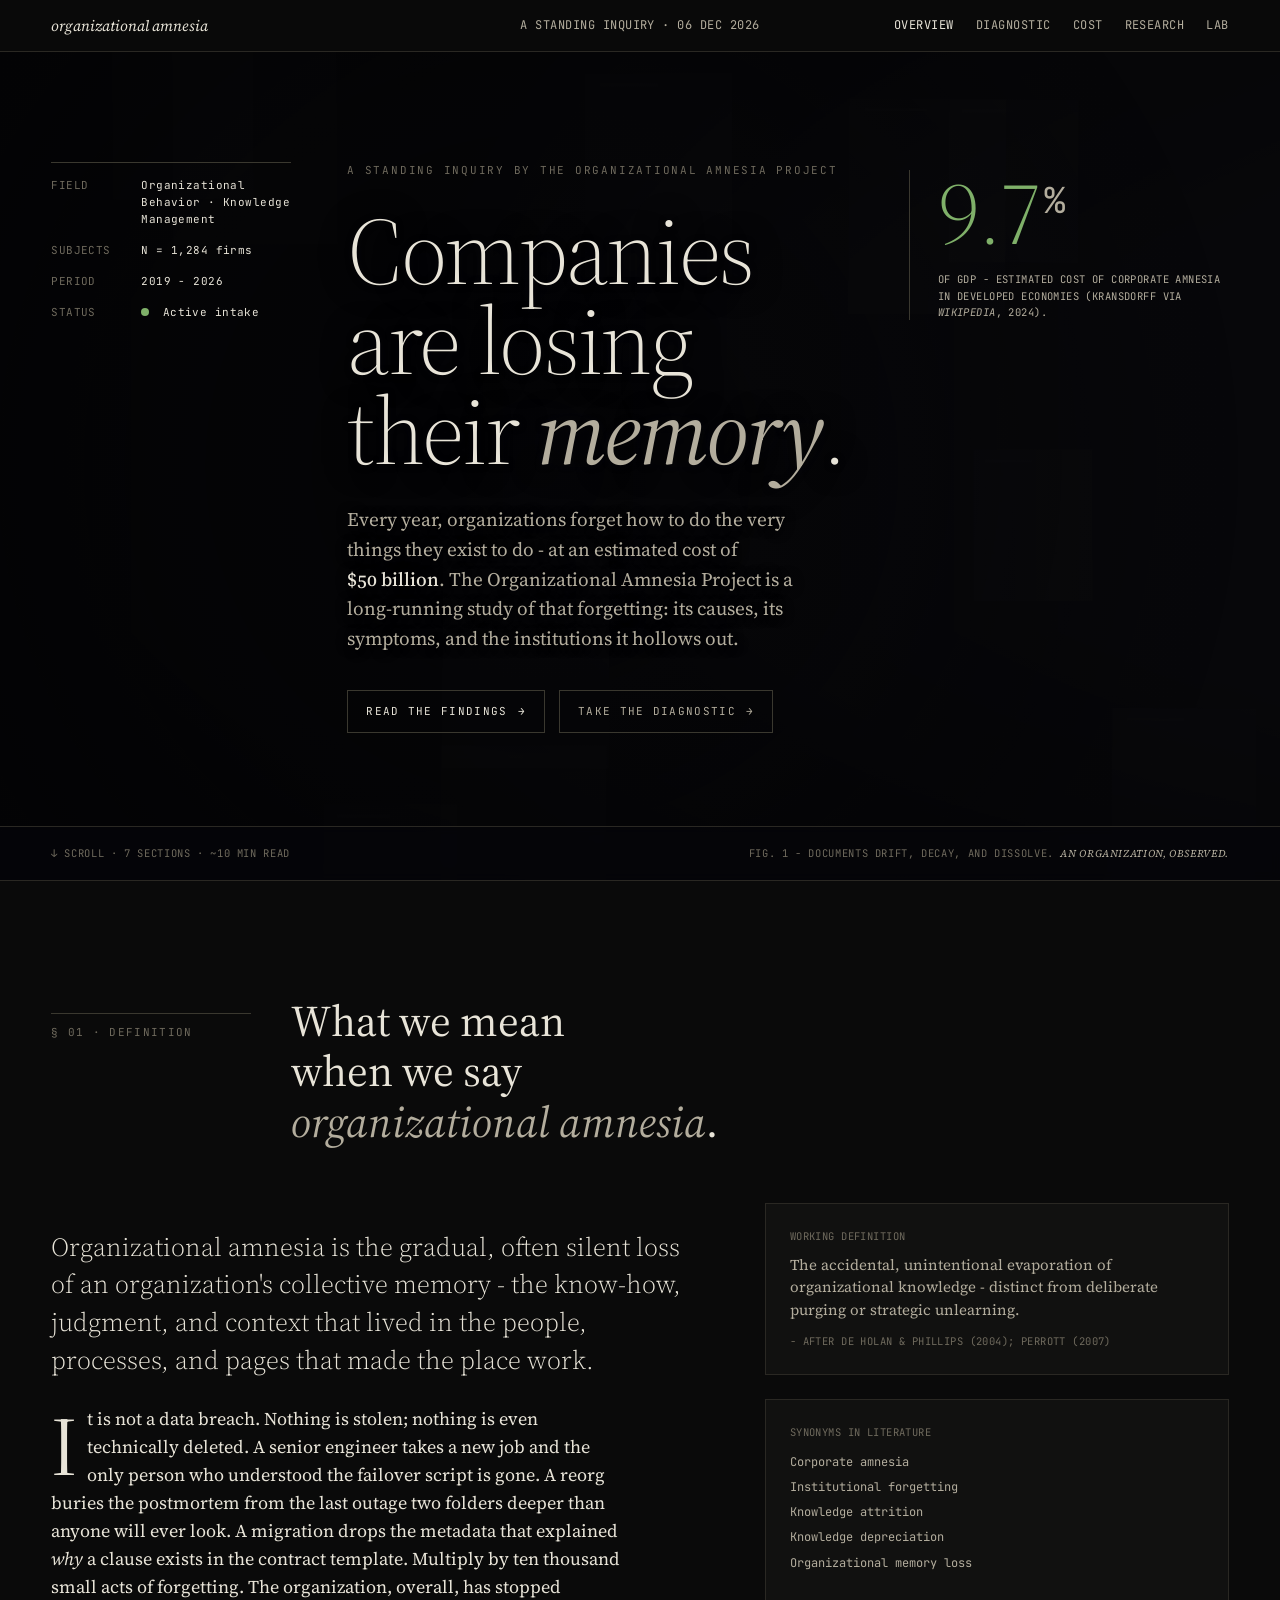
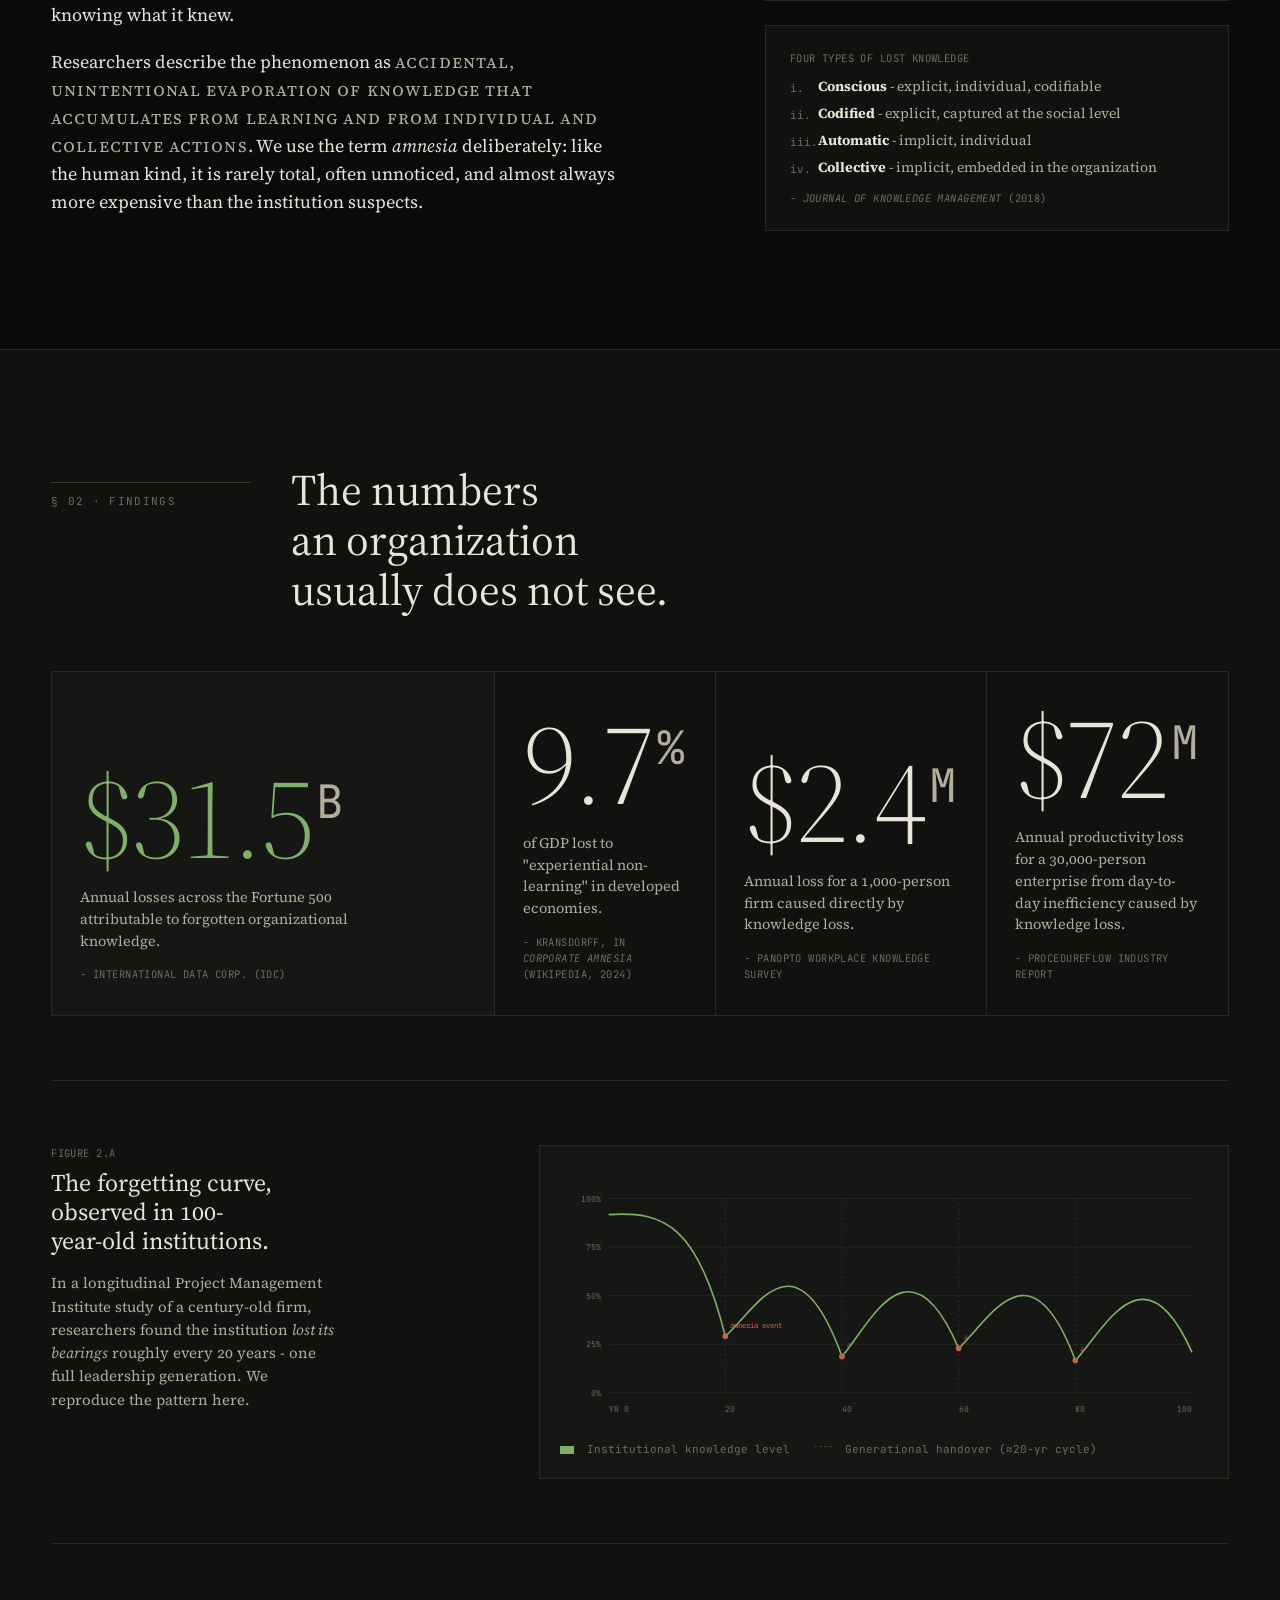
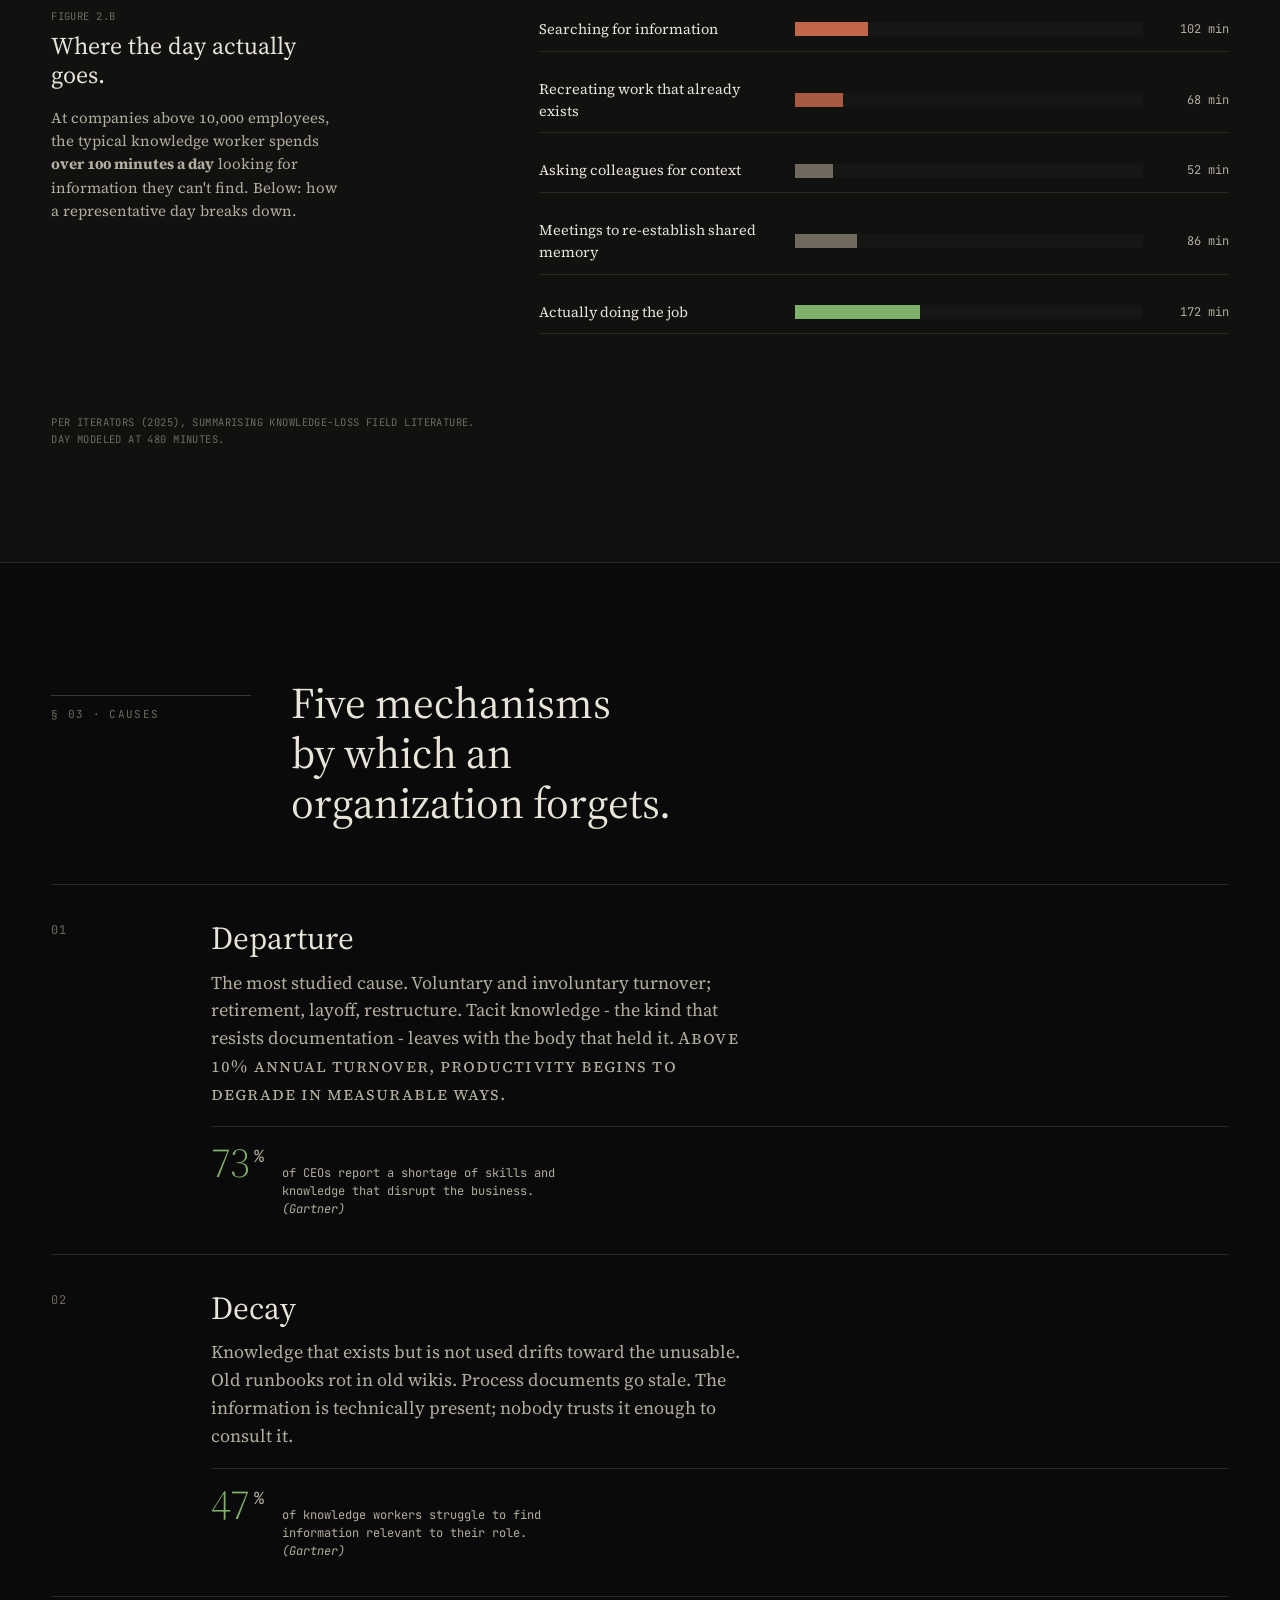
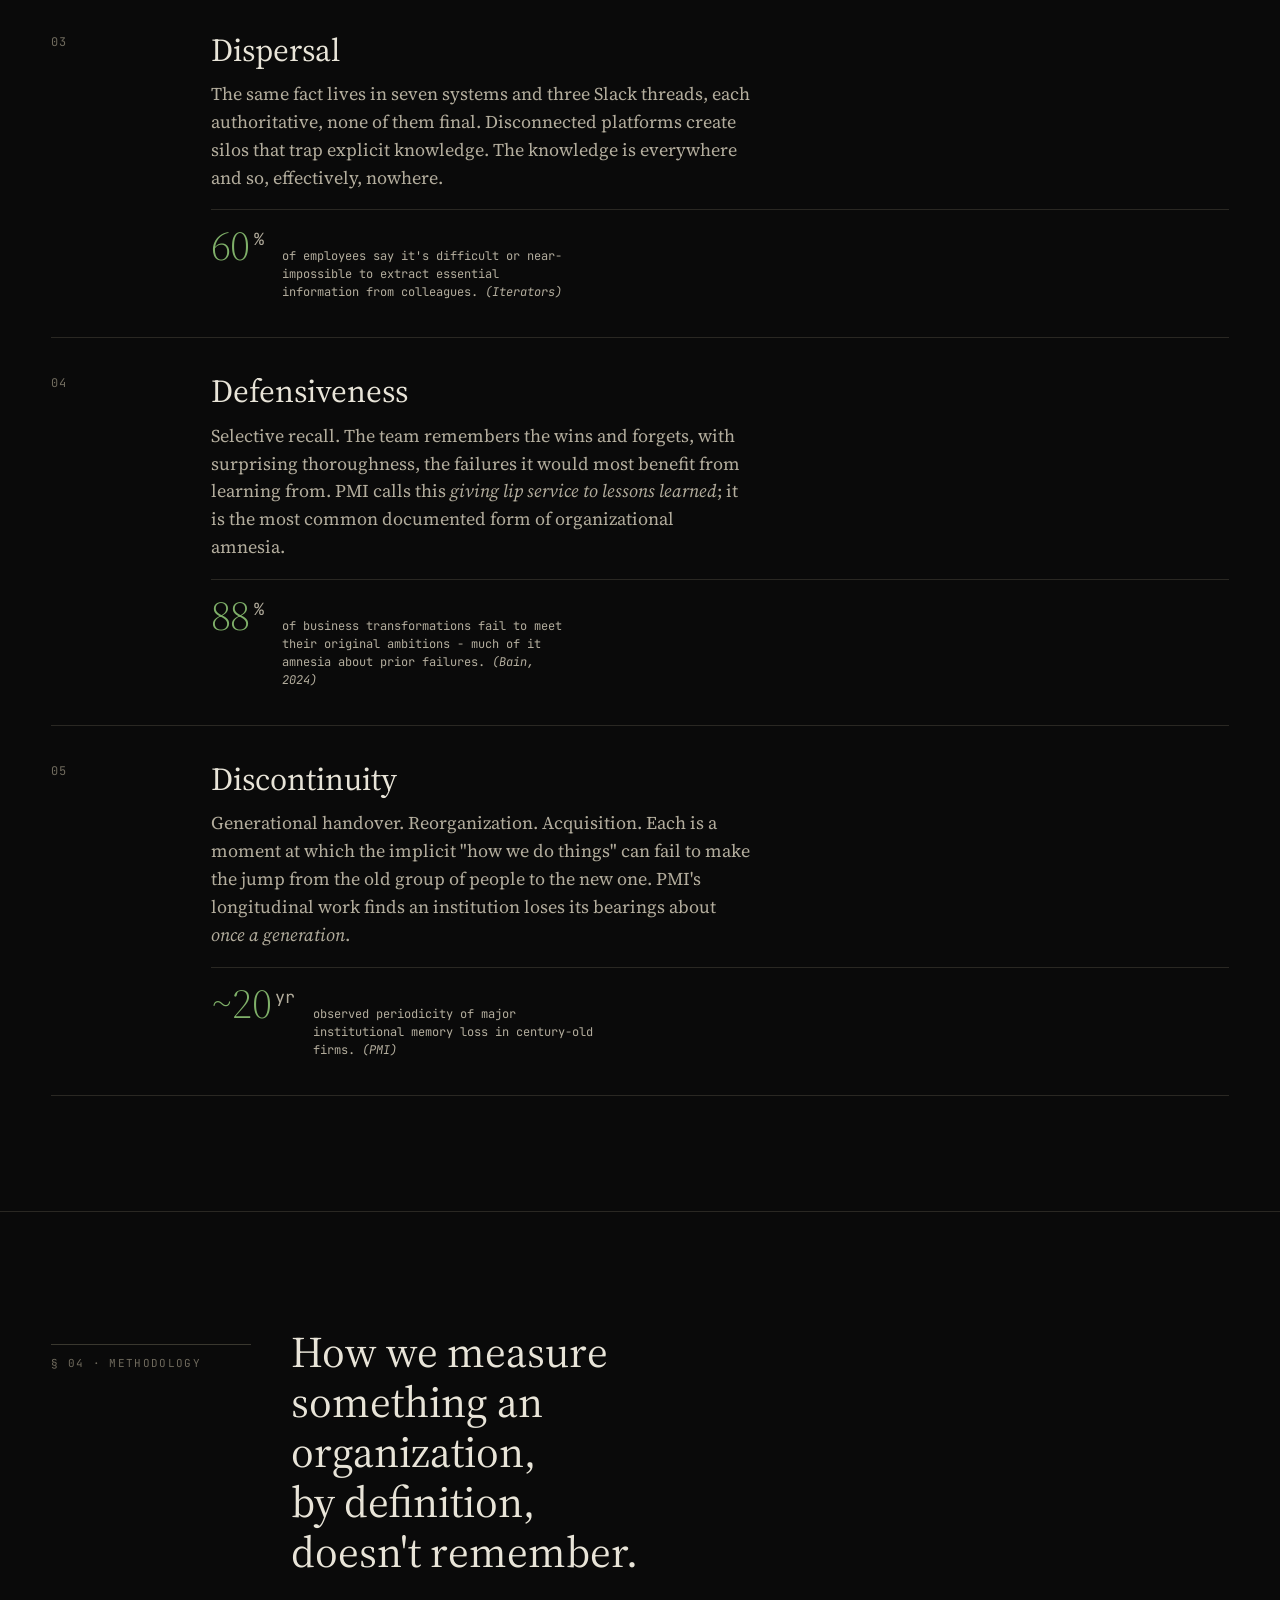
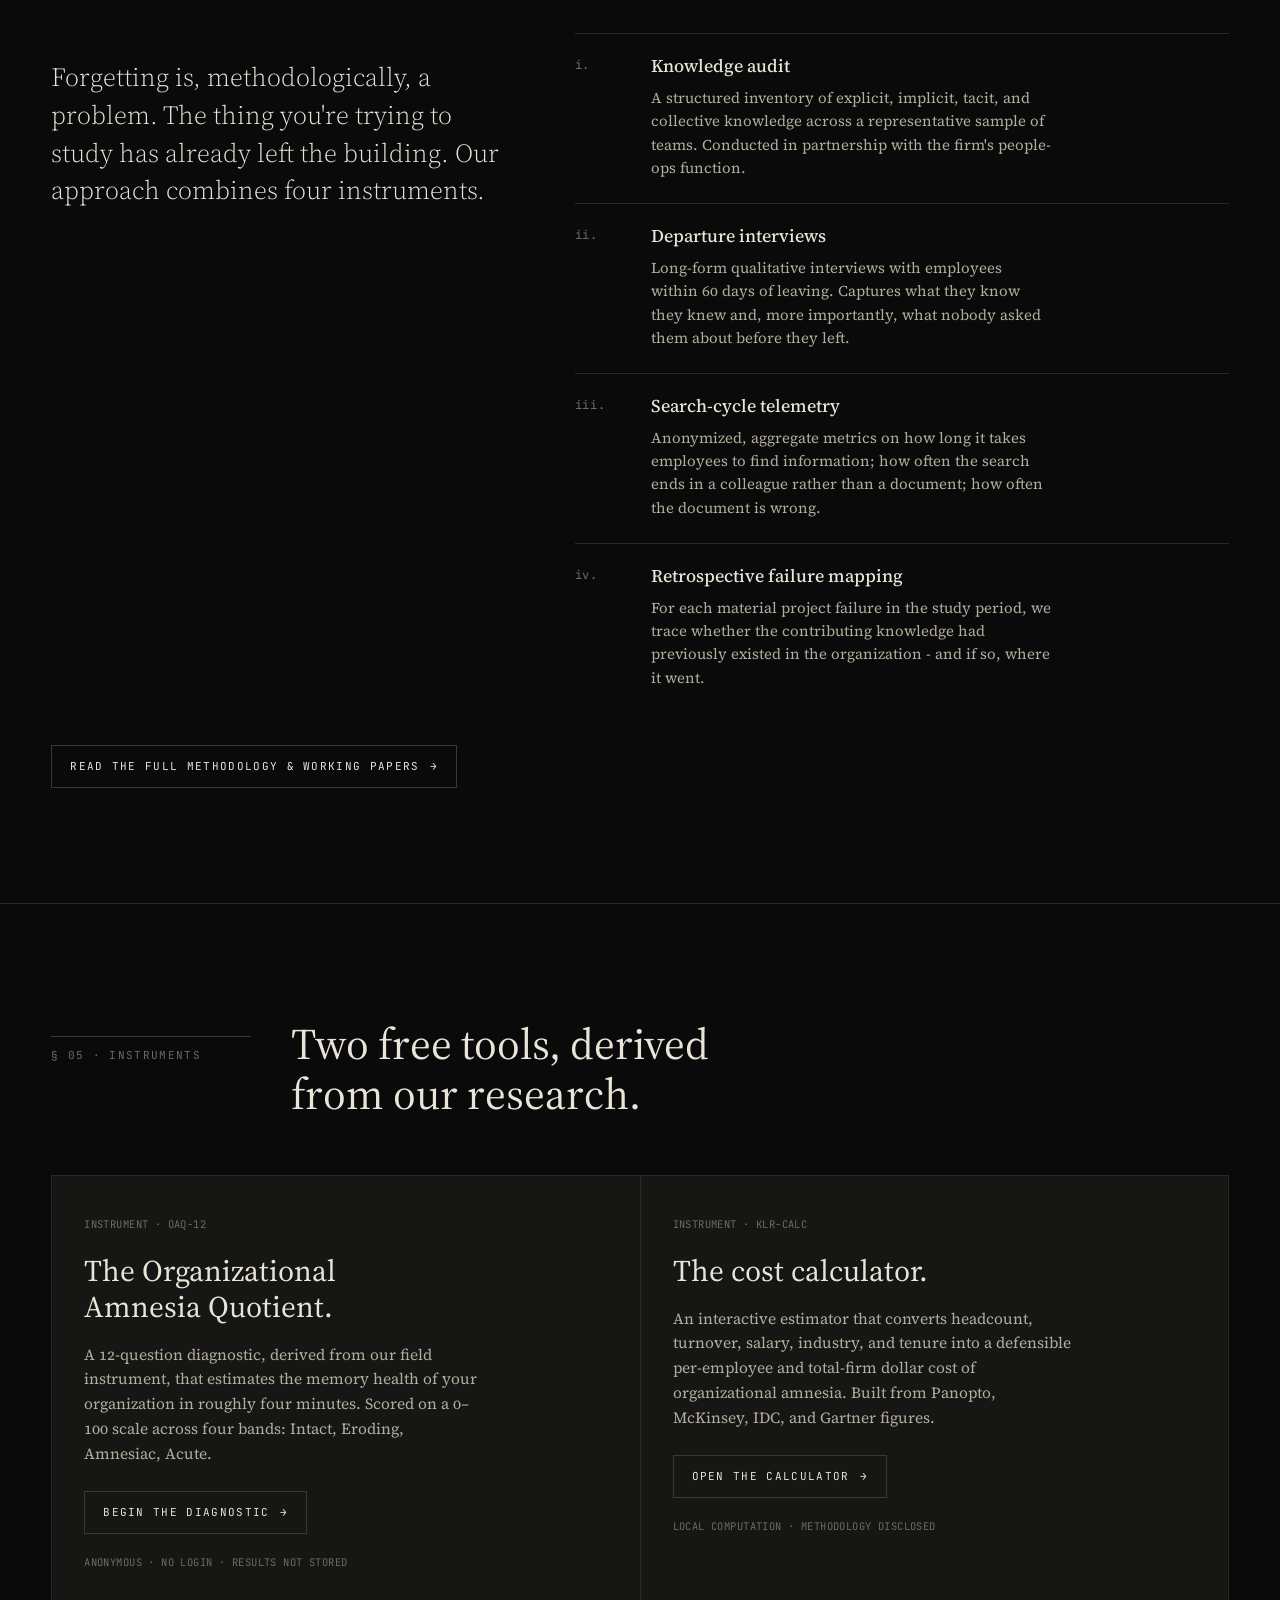
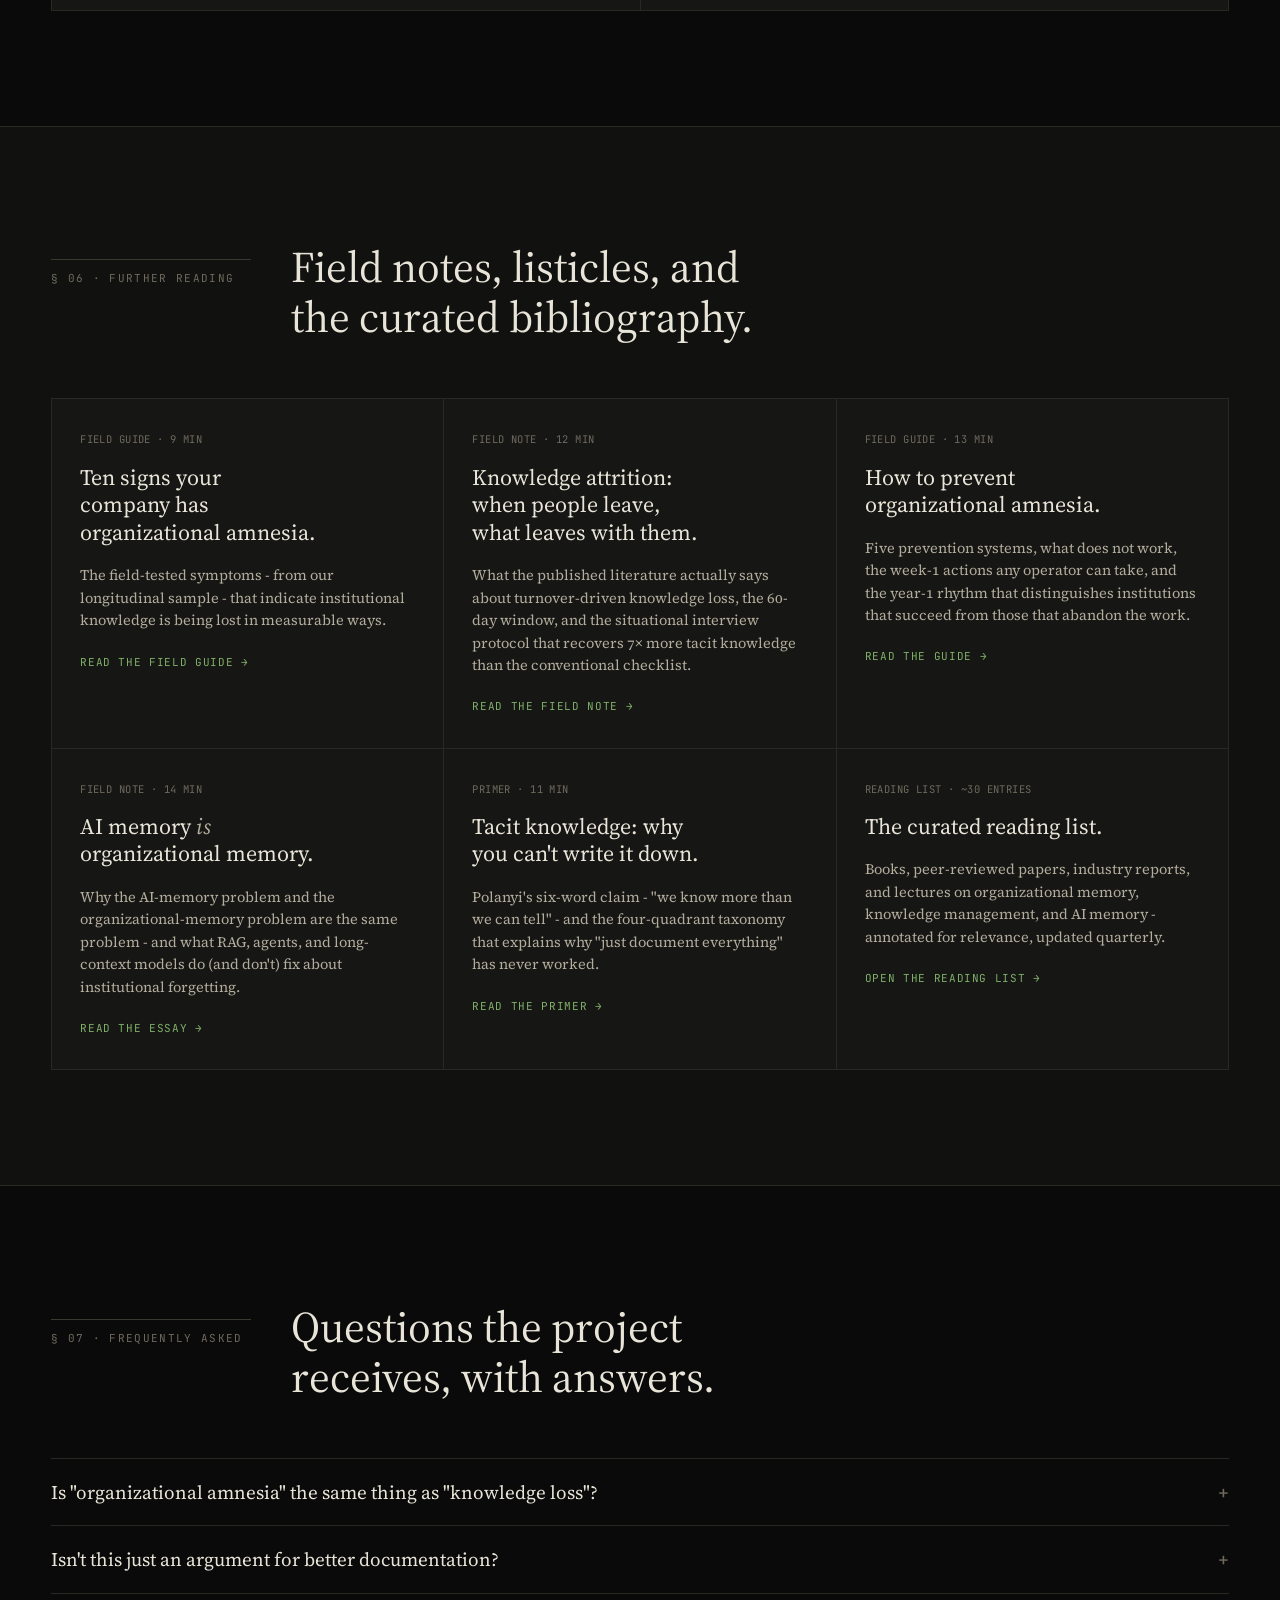
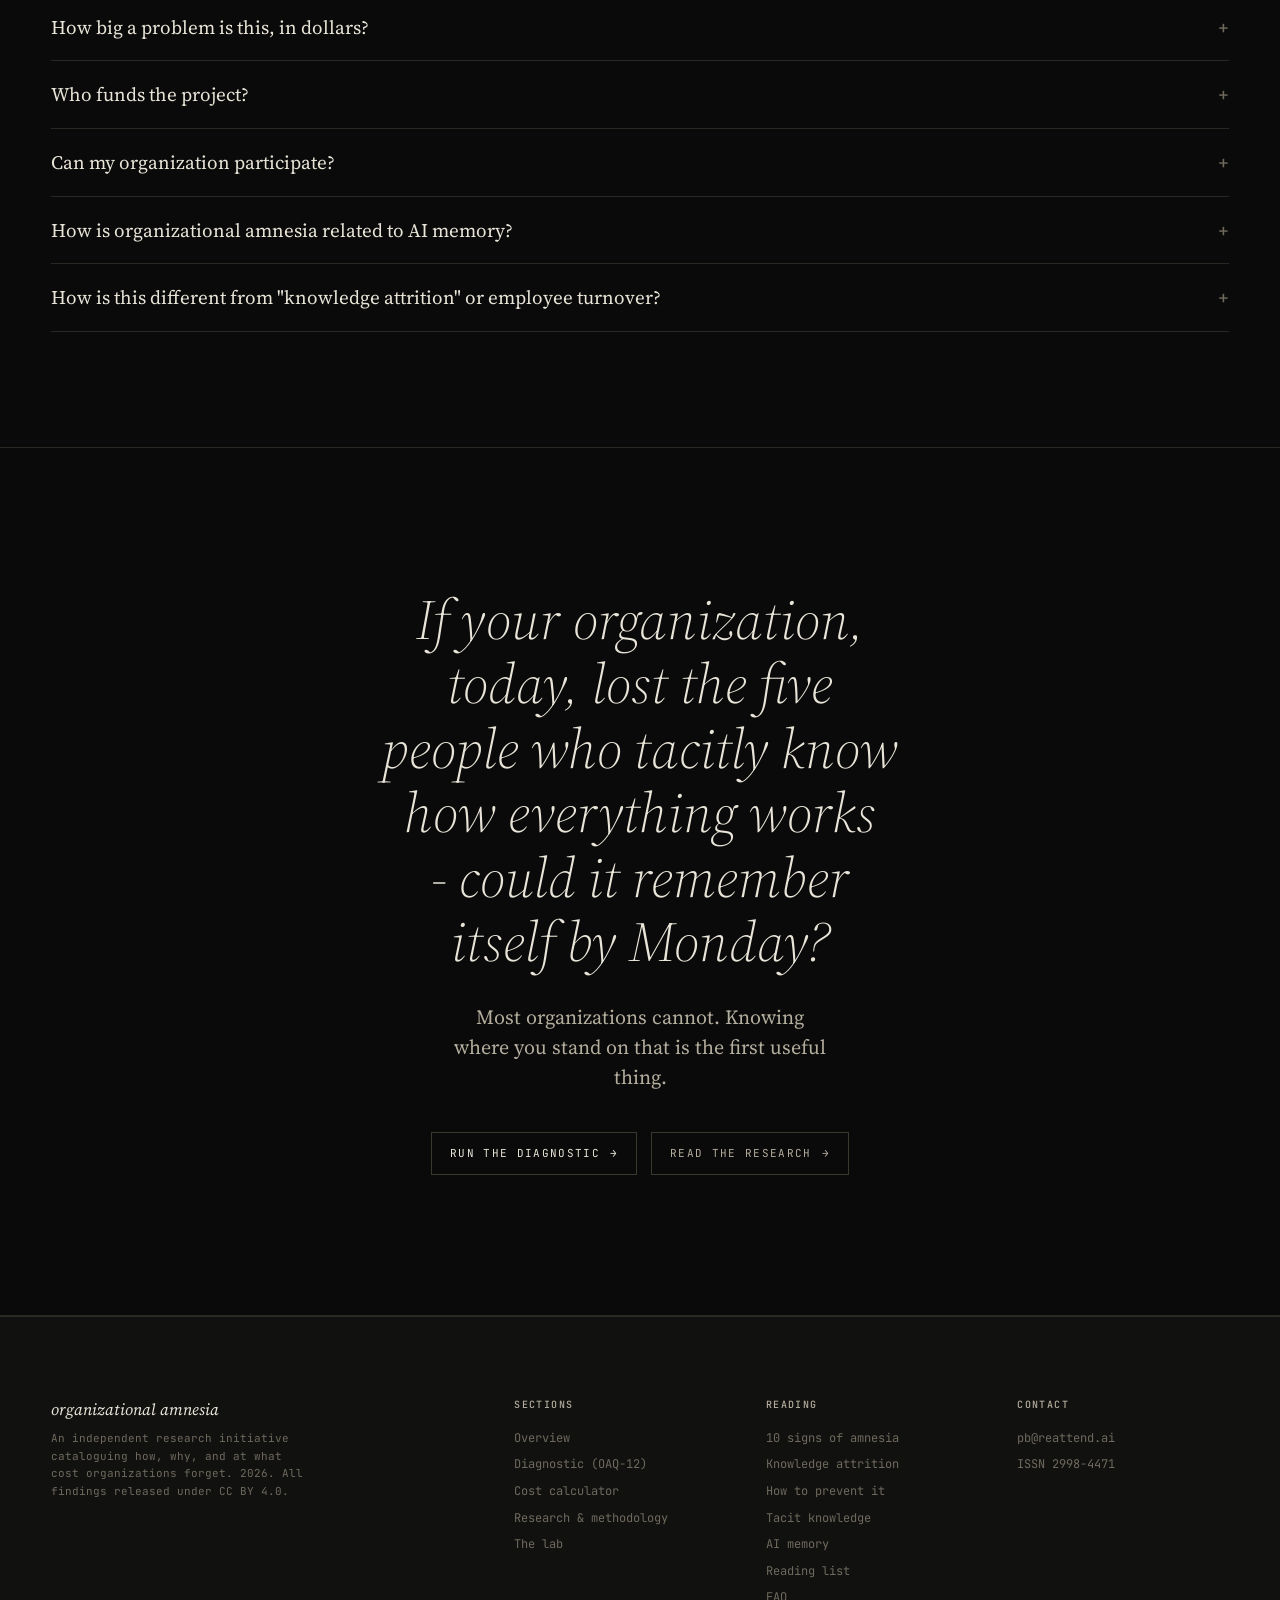
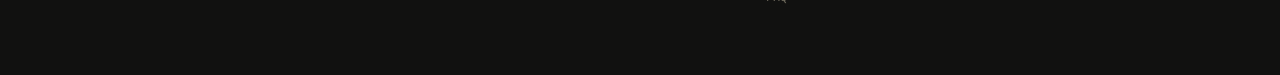
==== commit 6d545069: "Update contact email to pb@reattend.ai" ====
--- a/index.html
+++ b/index.html
@@ -81,7 +81,7 @@
       "name": "Can my organization participate?",
       "acceptedAnswer": {
         "@type": "Answer",
-        "text": "Yes - intake for the 2026–2027 cohort is open. Email hello@organizationalamnesia.com with a one-paragraph description of your firm and what you'd like to learn."
+        "text": "Yes - intake for the 2026–2027 cohort is open. Email pb@reattend.ai with a one-paragraph description of your firm and what you'd like to learn."
       }
     },
     {
@@ -513,7 +513,7 @@
     </details>
     <details>
       <summary>Can my organization participate?</summary>
-      <div class="faq-body"><p>Yes - intake for the 2026–2027 cohort is open. Email <span class="mono-inline">hello@organizationalamnesia.com</span> with a one-paragraph description of your firm and what you'd like to learn.</p></div>
+      <div class="faq-body"><p>Yes - intake for the 2026–2027 cohort is open. Email <span class="mono-inline">pb@reattend.ai</span> with a one-paragraph description of your firm and what you'd like to learn.</p></div>
     </details>
     <details>
       <summary>How is organizational amnesia related to AI memory?</summary>
